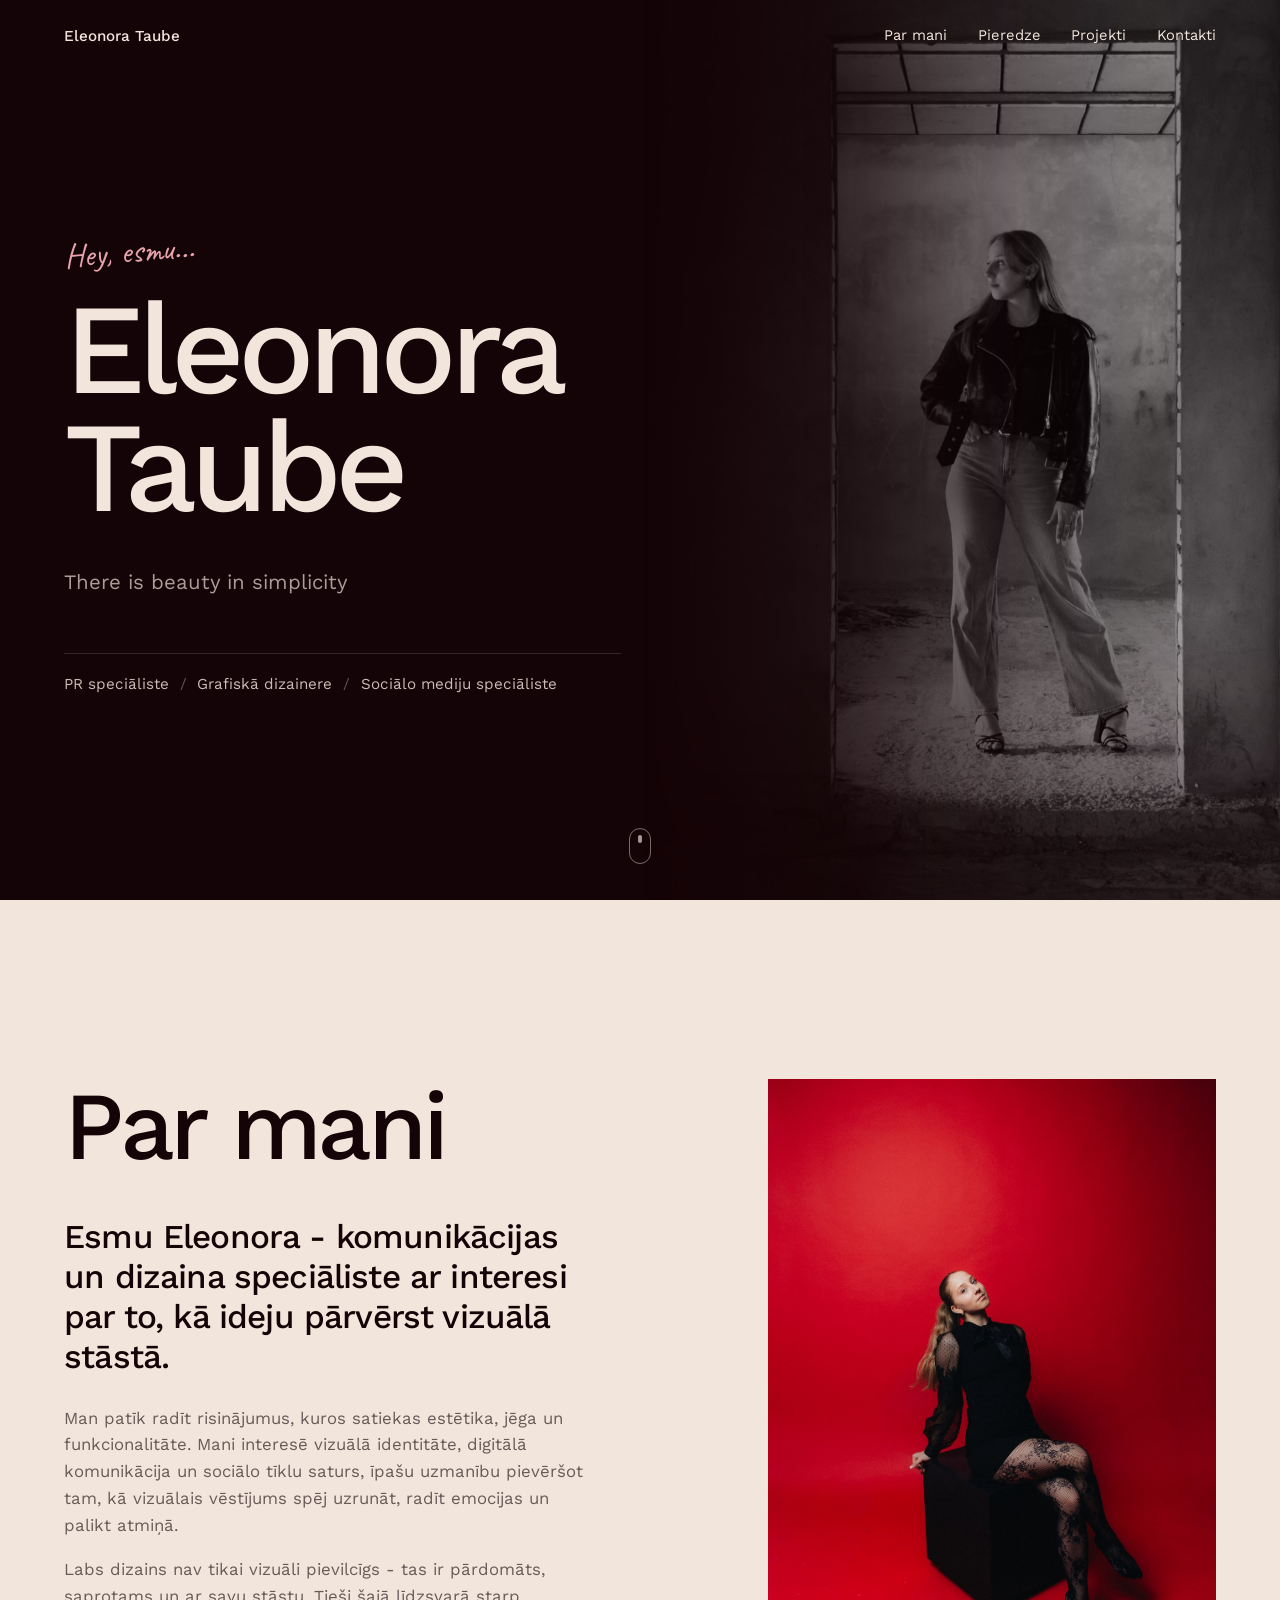
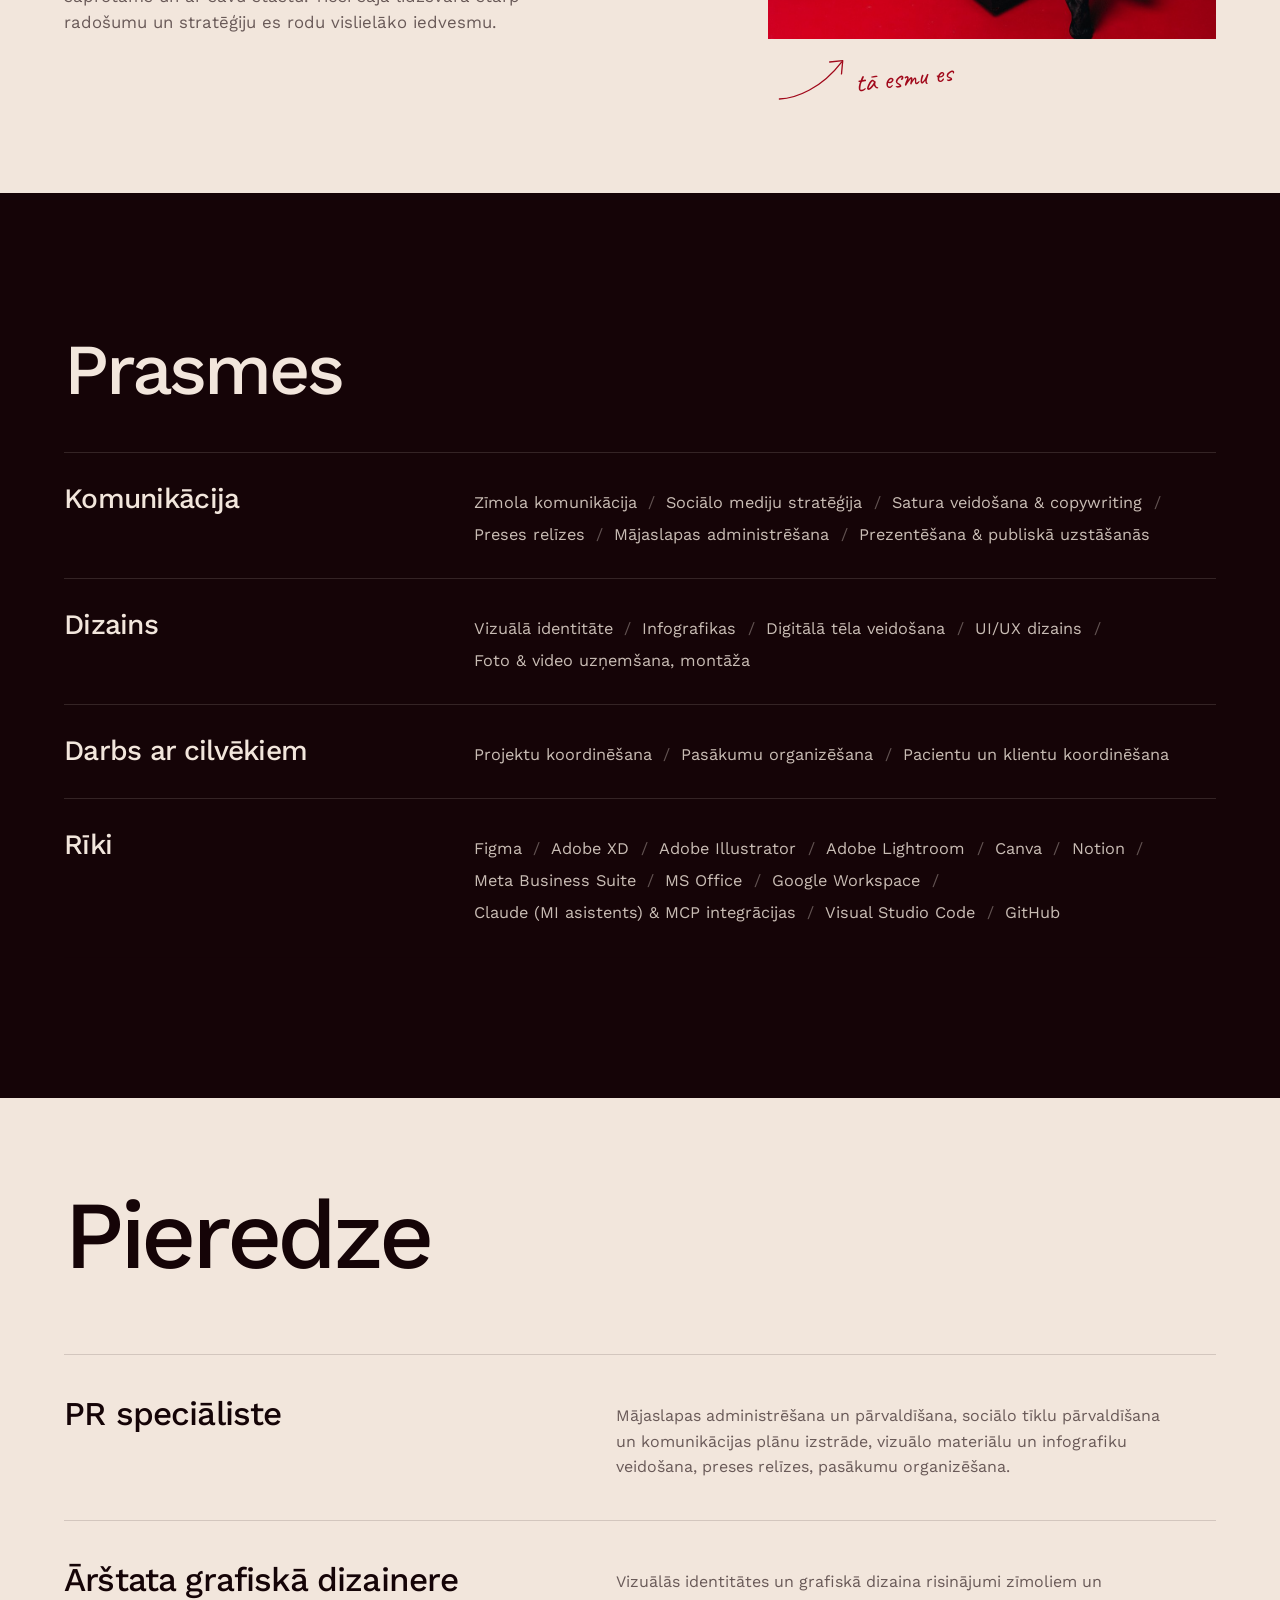
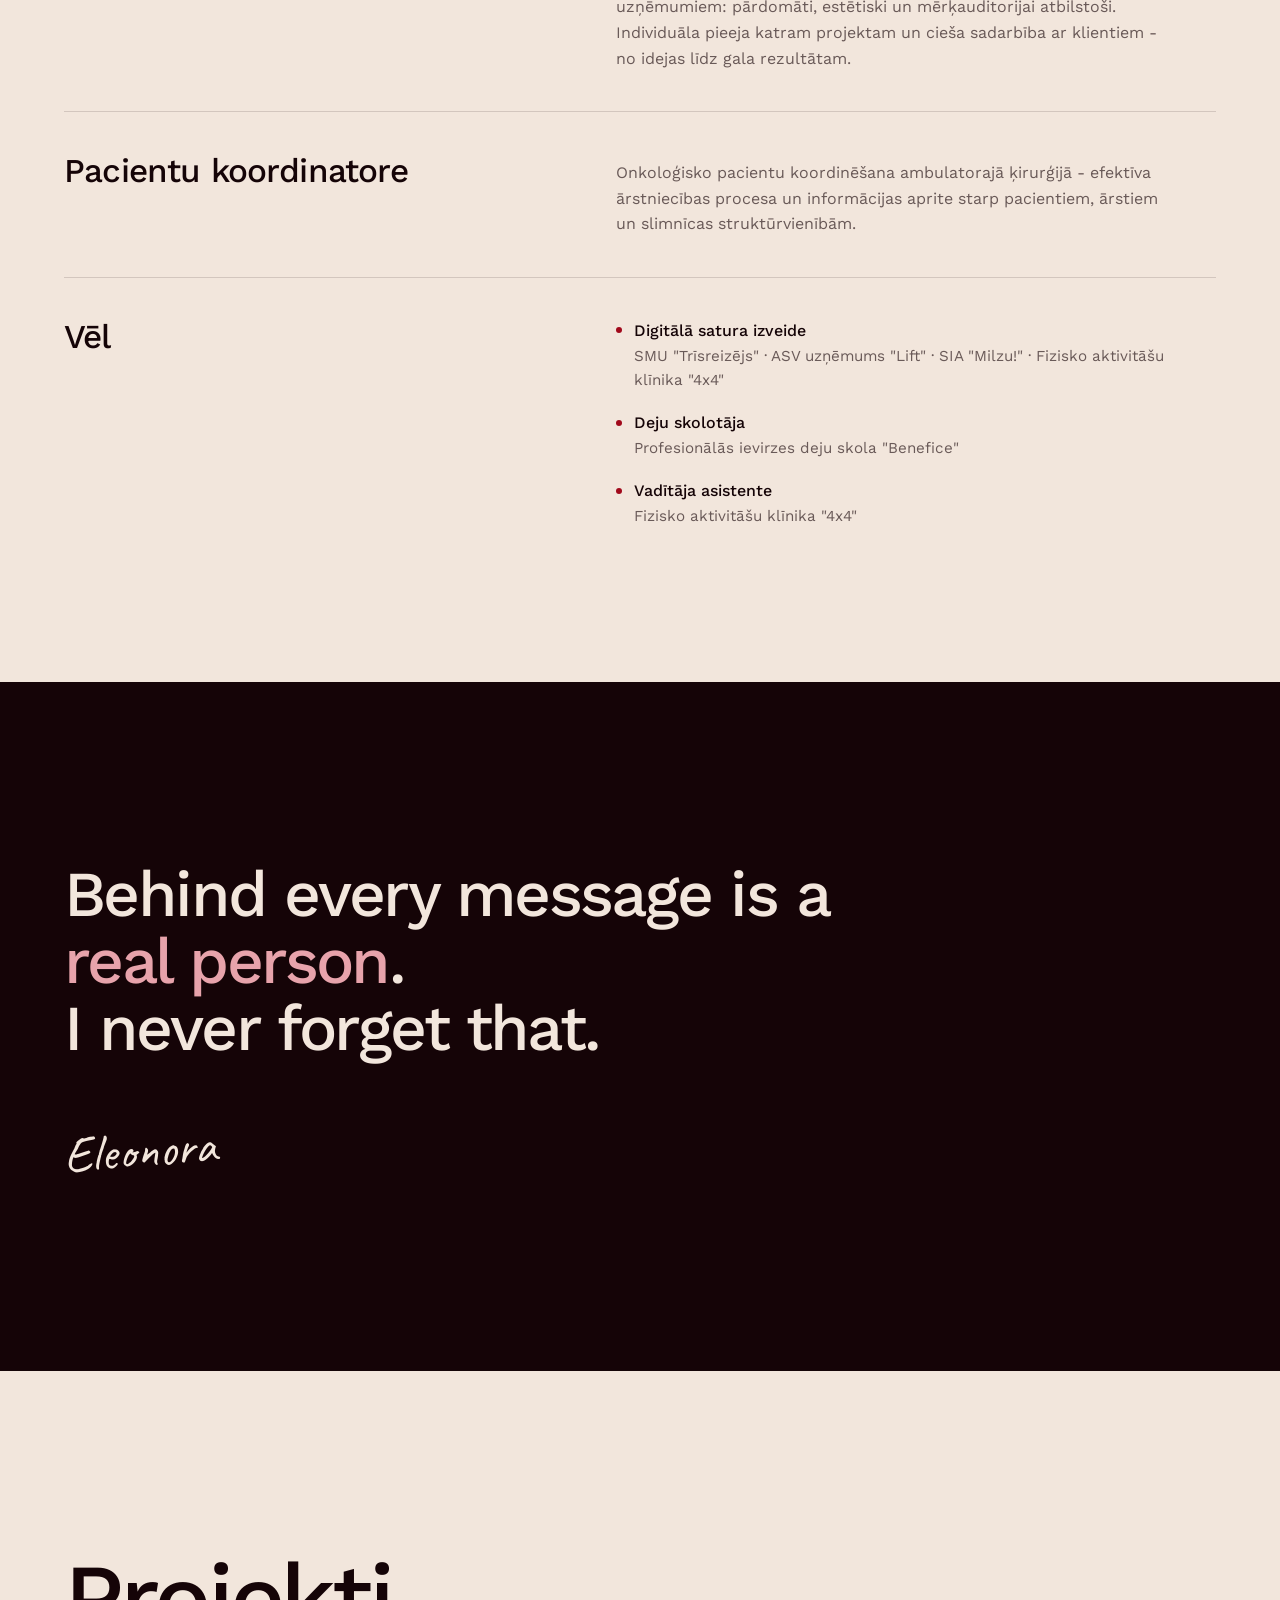
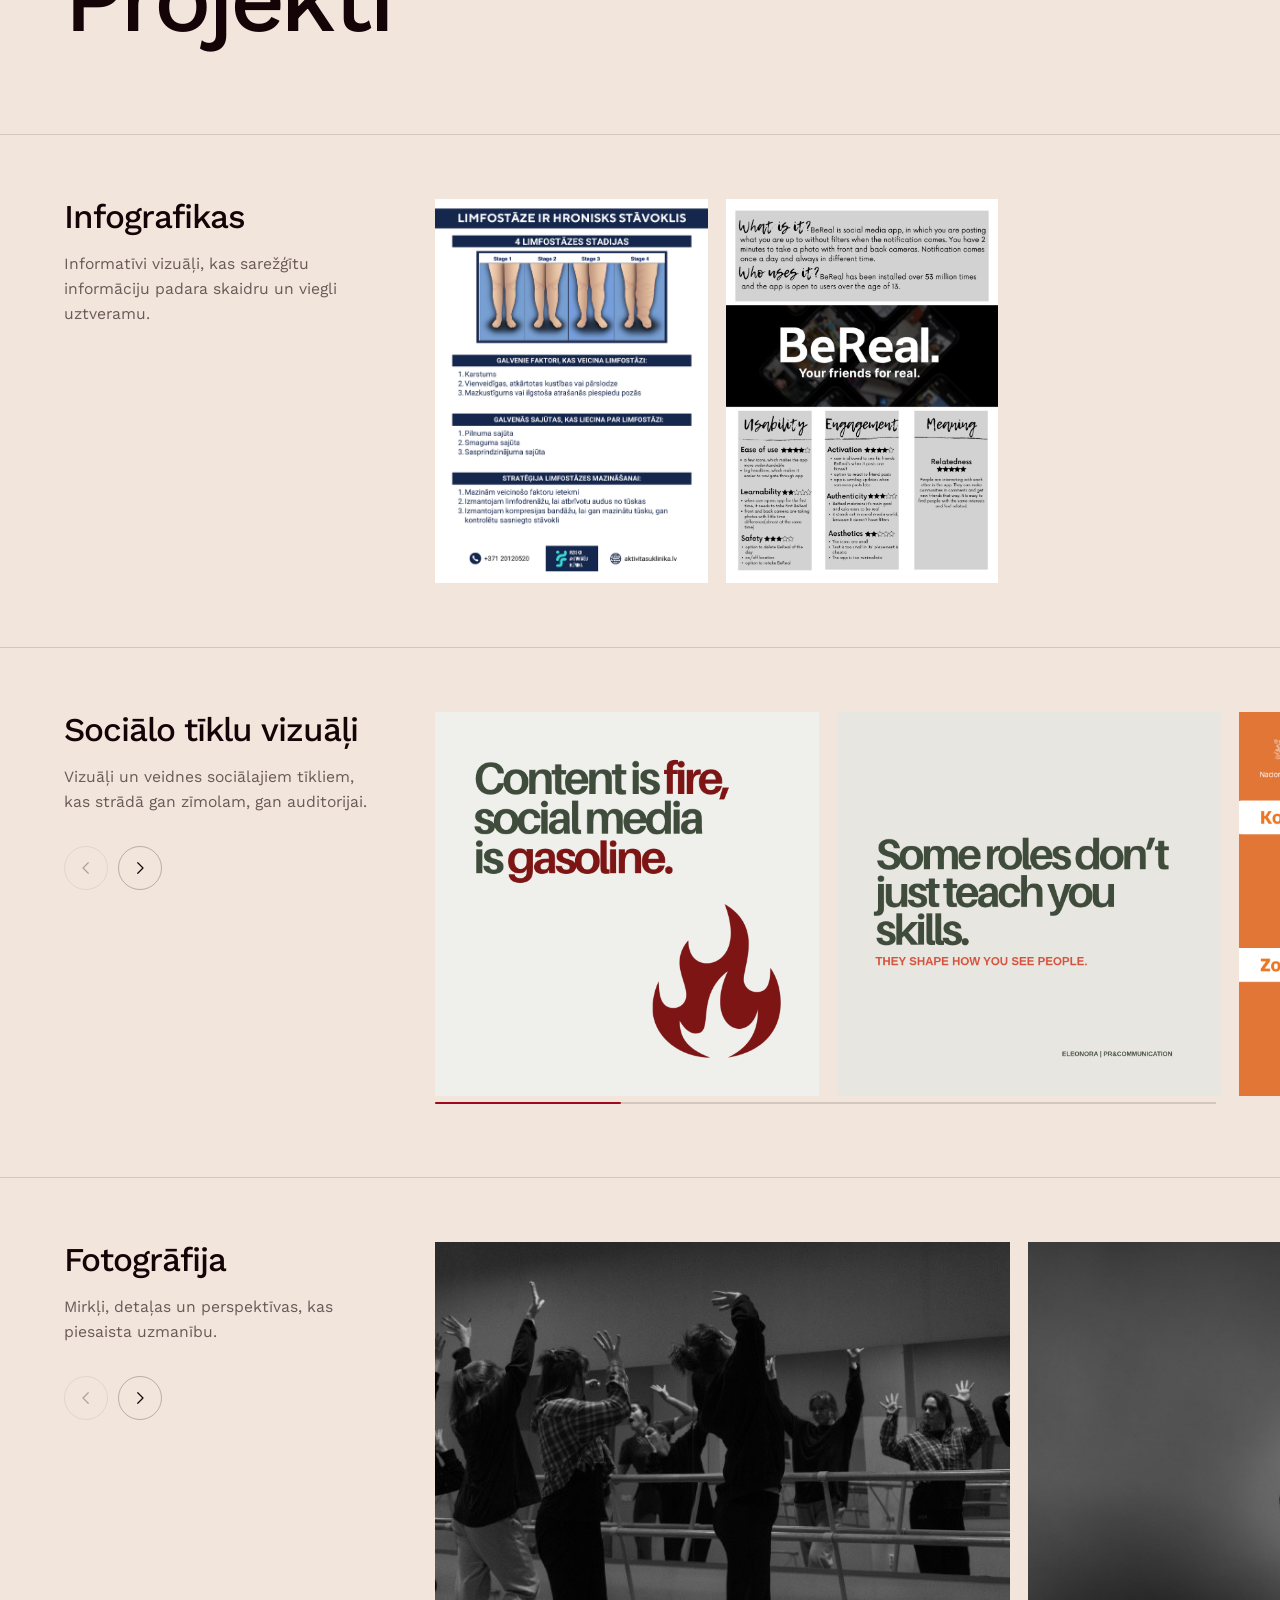
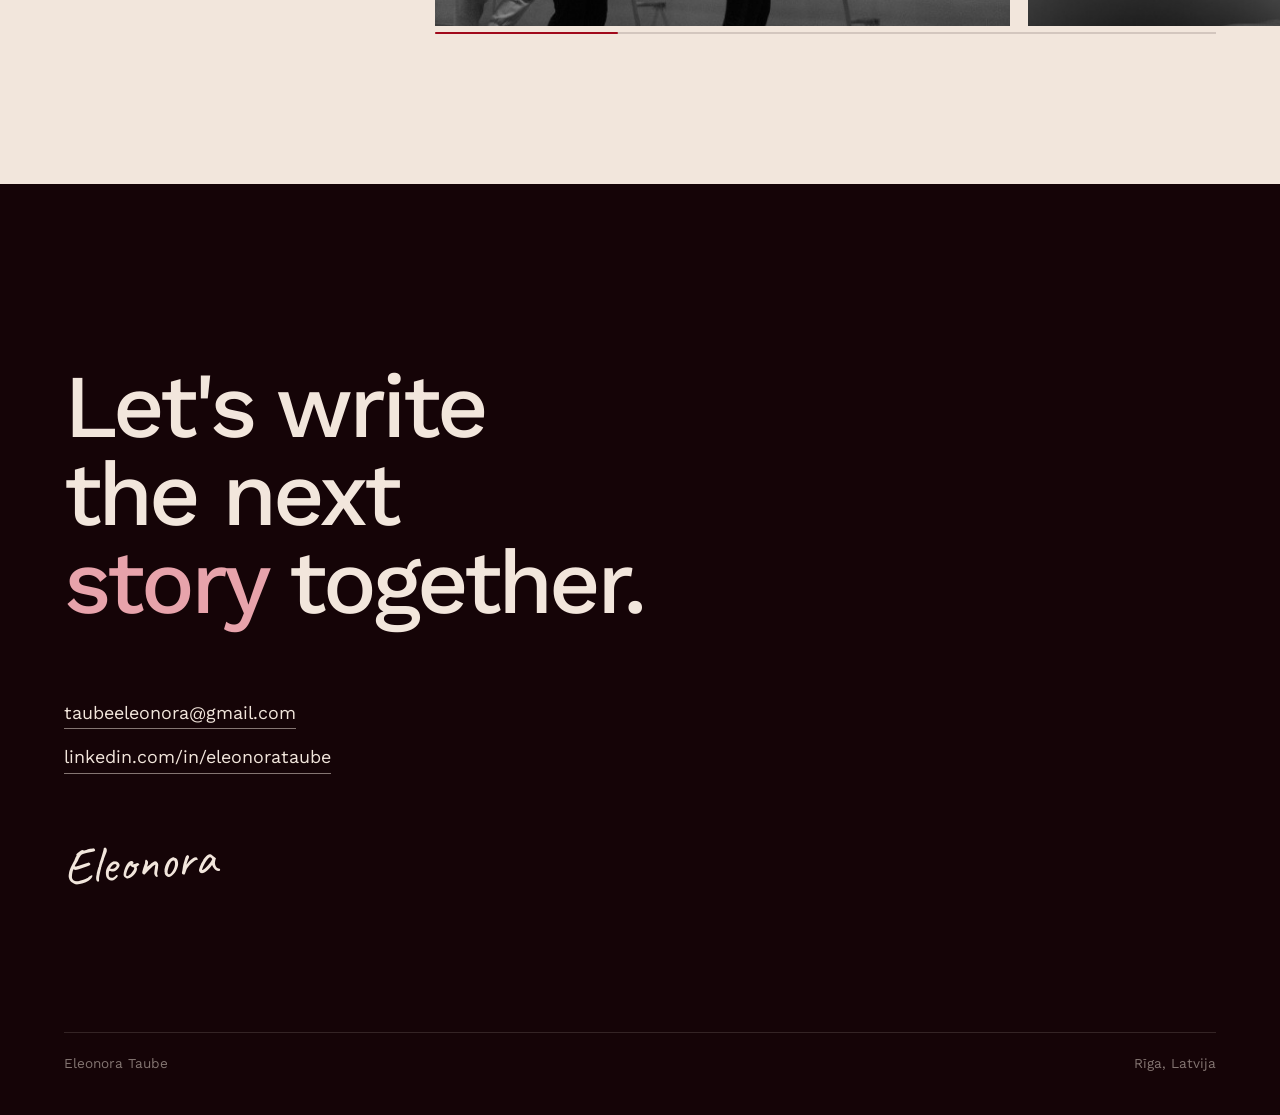
==== index.html @ 4b0c110c "Prasmes/Rīki: add Adobe Illustrator and Lightroom Co-Authored-By: Claude Opus 5.5 <noreply@anthropic" ====
<!doctype html>
<html lang="lv">
<head>
<meta charset="UTF-8" />
<meta name="viewport" content="width=device-width, initial-scale=1.0" />
<meta name="robots" content="noindex, nofollow" />
<title>Eleonora Taube - Portfolio</title>
<meta name="description" content="Eleonora Taube - PR speciāliste, grafiskā dizainere un sociālo mediju speciāliste. There is beauty in simplicity." />
<link rel="icon" href="assets/favicon.svg" type="image/svg+xml" />
<link rel="preconnect" href="https://fonts.googleapis.com" />
<link rel="preconnect" href="https://fonts.gstatic.com" crossorigin />
<link href="https://fonts.googleapis.com/css2?family=Work+Sans:wght@400;500;600&family=Caveat:wght@500&display=swap" rel="stylesheet" />
<link rel="stylesheet" href="styles.css?v=46" />
</head>
<body>

<main id="top">

  <section class="hero">
    <header class="site-nav">
      <a class="brandmark" href="#top">Eleonora Taube</a>
      <nav class="links">
        <a href="#par-mani">Par mani</a>
        <a href="#pieredze">Pieredze</a>
        <a href="#darbi">Projekti</a>
        <a href="#kontakti">Kontakti</a>
      </nav>
    </header>
    <div class="hero-photo">
      <img src="assets/images/hero-doorway.jpg" alt="Melnbalts kadrs - Eleonora ādas jakā stāv durvju ailē betona telpā" />
    </div>
    <div class="hero-inner wrap">
      <p class="hero-hello" aria-hidden="true">Hey, esmu...</p>
      <h1 class="hero-name">Eleonora<br>Taube</h1>
      <p class="hero-tagline">There is beauty in simplicity</p>
      <ul class="hero-roles">
        <li>PR speciāliste</li>
        <li>Grafiskā dizainere</li>
        <li>Sociālo mediju speciāliste</li>
      </ul>
    </div>
    <a class="hero-down" href="#par-mani" aria-label="Ritini uz leju"><span class="scroll-mouse" aria-hidden="true"><span class="scroll-dot"></span></span></a>
  </section>

  <section id="par-mani" class="about wrap">
    <div class="about-text">
      <h2 class="display">Par mani</h2>
      <p class="about-lead">Esmu Eleonora - komunikācijas un dizaina speciāliste ar interesi par to, kā ideju pārvērst vizuālā stāstā.</p>
      <div class="about-body">
        <p>Man patīk radīt risinājumus, kuros satiekas estētika, jēga un funkcionalitāte. Mani interesē vizuālā identitāte, digitālā komunikācija un sociālo tīklu saturs, īpašu uzmanību pievēršot tam, kā vizuālais vēstījums spēj uzrunāt, radīt emocijas un palikt atmiņā.</p>
        <p>Labs dizains nav tikai vizuāli pievilcīgs - tas ir pārdomāts, saprotams un ar savu stāstu. Tieši šajā līdzsvarā starp radošumu un stratēģiju es rodu vislielāko iedvesmu.</p>
      </div>
    </div>
    <figure class="about-photo">
      <img src="assets/images/par-mani-portrait.jpg" alt="Portrets sarkanā studijas fonā, melnā kleitā" />
      <figcaption class="note-hand">
        <svg class="note-arrow" viewBox="0 0 120 70" aria-hidden="true"><path d="M4 60 C 30 62, 70 50, 104 14" /><path d="M86 12 L 106 12 L 102 32" /></svg>
        <span>tā esmu es</span>
      </figcaption>
    </figure>
  </section>

  <section class="skills">
    <div class="wrap">
      <h2 class="display display--small">Prasmes</h2>
      <dl class="skill-rows">
        <div class="skill-row">
          <dt>Komunikācija</dt>
          <dd><ul>
            <li>Zīmola komunikācija</li>
            <li>Sociālo mediju stratēģija</li>
            <li>Satura veidošana &amp; copywriting</li>
            <li>Preses relīzes</li>
            <li>Mājaslapas administrēšana</li>
            <li>Prezentēšana &amp; publiskā uzstāšanās</li>
          </ul></dd>
        </div>
        <div class="skill-row">
          <dt>Dizains</dt>
          <dd><ul>
            <li>Vizuālā identitāte</li>
            <li>Infografikas</li>
            <li>Digitālā tēla veidošana</li>
            <li>UI/UX dizains</li>
            <li>Foto &amp; video uzņemšana, montāža</li>
          </ul></dd>
        </div>
        <div class="skill-row">
          <dt>Darbs ar cilvēkiem</dt>
          <dd><ul>
            <li>Projektu koordinēšana</li>
            <li>Pasākumu organizēšana</li>
            <li>Pacientu un klientu koordinēšana</li>
          </ul></dd>
        </div>
        <div class="skill-row">
          <dt>Rīki</dt>
          <dd><ul>
            <li>Figma</li>
            <li>Adobe XD</li>
            <li>Adobe Illustrator</li>
            <li>Adobe Lightroom</li>
            <li>Canva</li>
            <li>Notion</li>
            <li>Meta Business Suite</li>
            <li>MS Office</li>
            <li>Google Workspace</li>
            <li>Claude (MI asistents) &amp; MCP integrācijas</li>
            <li>Visual Studio Code</li>
            <li>GitHub</li>
          </ul></dd>
        </div>
      </dl>
    </div>
  </section>

  <section id="pieredze" class="experience wrap">
    <h2 class="display">Pieredze</h2>
    <ol class="jobs">
      <li class="job">
        <h3>PR speciāliste</h3>
        <p>Mājaslapas administrēšana un pārvaldīšana, sociālo tīklu pārvaldīšana un komunikācijas plānu izstrāde, vizuālo materiālu un infografiku veidošana, preses relīzes, pasākumu organizēšana.</p>
      </li>
      <li class="job">
        <h3>Ārštata grafiskā dizainere</h3>
        <p>Vizuālās identitātes un grafiskā dizaina risinājumi zīmoliem un uzņēmumiem: pārdomāti, estētiski un mērķauditorijai atbilstoši. Individuāla pieeja katram projektam un cieša sadarbība ar klientiem - no idejas līdz gala rezultātam.</p>
      </li>
      <li class="job">
        <h3>Pacientu koordinatore</h3>
        <p>Onkoloģisko pacientu koordinēšana ambulatorajā ķirurģijā - efektīva ārstniecības procesa un informācijas aprite starp pacientiem, ārstiem un slimnīcas struktūrvienībām.</p>
      </li>
    </ol>
    <div class="also">
      <h3 class="also-title">Vēl</h3>
      <ul class="also-list">
        <li><strong>Digitālā satura izveide</strong> SMU "Trīsreizējs" · ASV uzņēmums "Lift" · SIA "Milzu!" · Fizisko aktivitāšu klīnika "4x4"</li>
        <li><strong>Deju skolotāja</strong> Profesionālās ievirzes deju skola "Benefice"</li>
        <li><strong>Vadītāja asistente</strong> Fizisko aktivitāšu klīnika "4x4"</li>
      </ul>
    </div>
  </section>

  <section class="quote">
    <div class="wrap">
      <blockquote>
        <p>Behind every message is a <em>real person</em>.<br>I never forget that.</p>
        <footer class="signature">Eleonora</footer>
      </blockquote>
    </div>
  </section>

  <section id="darbi" class="projects">
    <div class="wrap">
      <h2 class="display">Projekti</h2>
    </div>

    <article class="case-block">
      <div class="case-text">
        <h3>Infografikas</h3>
        <p>Informatīvi vizuāļi, kas sarežģītu informāciju padara skaidru un viegli uztveramu.</p>
      </div>
      <div class="strip">
        <div class="frame" role="button" tabindex="0" data-full="assets/images/infografika-2.png"><img src="assets/images/infografika-2.png" alt="Infografika 'Limfostāze ir hronisks stāvoklis': stadijas, faktori un mazināšanas stratēģija" loading="lazy" /></div>
        <div class="frame" role="button" tabindex="0" data-full="assets/images/infografika-bereal.jpg"><img src="assets/images/infografika-bereal.jpg" alt="Infografika par lietotni BeReal: lietojamība, iesaiste un nozīme" loading="lazy" /></div>
      </div>
    </article>

    <article class="case-block">
      <div class="case-text">
        <h3>Sociālo tīklu vizuāļi</h3>
        <p>Vizuāļi un veidnes sociālajiem tīkliem, kas strādā gan zīmolam, gan auditorijai.</p>
      </div>
      <div class="strip">
        <div class="frame" role="button" tabindex="0" data-full="assets/images/linkedin-content-fire.png"><img src="assets/images/linkedin-content-fire.png" alt="LinkedIn vizuālis: Content is fire, social media is gasoline" loading="lazy" /></div>
        <div class="frame" role="button" tabindex="0" data-full="assets/images/linkedin-roles.png"><img src="assets/images/linkedin-roles.png" alt="LinkedIn vizuālis: Some roles don't just teach you skills. They shape how you see people." loading="lazy" /></div>
        <div class="frame" role="button" tabindex="0" data-full="assets/images/soc-fb.png"><img src="assets/images/soc-fb.png" alt="Sociālo tīklu vizuālis: konsultācijas pie speciālistiem un zobu veselība skaitļos" loading="lazy" /></div>
        <div class="frame" role="button" tabindex="0" data-full="assets/images/soc-vecmates-vizites.jpg"><img src="assets/images/soc-vecmates-vizites.jpg" alt="Sociālo tīklu vizuālis par pilotprojektu 'Vecmātes mājas vizīte'" loading="lazy" /></div>
        <div class="frame" role="button" tabindex="0" data-full="assets/images/soc-web-mockups.jpg"><img src="assets/images/soc-web-mockups.jpg" alt="Sociālo tīklu vizuālis 'Ieskaties!' ar mājaslapas maketu telefonā" loading="lazy" /></div>
        <div class="frame" role="button" tabindex="0" data-full="assets/images/coming-soon.png"><img src="assets/images/coming-soon.png" alt="Pasākuma lektoru prezentācija: Elizabete Tauriņa un Egija Troščenko" loading="lazy" /></div>
        <div class="frame" role="button" tabindex="0" data-full="assets/images/atplauksti-atsauksmes.png"><img src="assets/images/atplauksti-atsauksmes.png" alt="Atsauksmes par pasākumu 'Atplauksti sievišķībā'" loading="lazy" /></div>
        <div class="frame" role="button" tabindex="0" data-full="assets/images/atplauksti-jolanta.jpg"><img src="assets/images/atplauksti-jolanta.jpg" alt="Pasākuma 'Atplauksti sievišķībā' lektores prezentācija: Jolanta" loading="lazy" /></div>
      </div>
    </article>

    <article class="case-block">
      <div class="case-text">
        <h3>Fotogrāfija</h3>
        <p>Mirkļi, detaļas un perspektīvas, kas piesaista uzmanību.</p>
      </div>
      <div class="strip">
        <div class="frame" role="button" tabindex="0" data-full="assets/images/fotografija-4.jpg"><img src="assets/images/fotografija-4.jpg" alt="Dejotāji pie stieņa ar paceltām rokām" loading="lazy" /></div>
        <div class="frame" role="button" tabindex="0" data-full="assets/images/fotografija-2.jpg"><img src="assets/images/fotografija-2.jpg" alt="Kāju līnijas tuvplāns studijā" loading="lazy" /></div>
        <div class="frame" role="button" tabindex="0" data-full="assets/images/fotografija-3.jpg"><img src="assets/images/fotografija-3.jpg" alt="Kakla un pleca līnija, tuvplāns" loading="lazy" /></div>
        <div class="frame" role="button" tabindex="0" data-full="assets/images/fotografija-6.jpg"><img src="assets/images/fotografija-6.jpg" alt="Dejotāji kustībā deju zālē" loading="lazy" /></div>
        <div class="frame" role="button" tabindex="0" data-full="assets/images/fotografija-5.jpg"><img src="assets/images/fotografija-5.jpg" alt="Izplūdušas kājas deju zālē" loading="lazy" /></div>
        <div class="frame" role="button" tabindex="0" data-full="assets/images/fotografija-1.jpg"><img src="assets/images/fotografija-1.jpg" alt="Amsterdamas iela ar garāmbraucošām mašīnām, melnbalts kadrs" loading="lazy" /></div>
      </div>
    </article>
  </section>

  <footer id="kontakti" class="contact">
    <div class="wrap">
      <h2 class="contact-title">Let's write the next <em>story</em> together.</h2>
      <div class="contact-links">
        <a href="mailto:taubeeleonora@gmail.com">taubeeleonora@gmail.com</a>
        <a href="https://linkedin.com/in/eleonorataube" target="_blank" rel="noopener">linkedin.com/in/eleonorataube</a>
      </div>
      <p class="signature" aria-hidden="true">Eleonora</p>
      <div class="contact-bottom">
        <span>Eleonora Taube</span>
        <span>Rīga, Latvija</span>
      </div>
    </div>
  </footer>

</main>

<div class="cursor" aria-hidden="true"></div>

<div class="lightbox" id="lightbox" aria-hidden="true">
  <button class="lb-close" type="button" aria-label="Aizvērt">&times;</button>
  <button class="lb-nav lb-prev" type="button" aria-label="Iepriekšējais attēls">&#8249;</button>
  <button class="lb-nav lb-next" type="button" aria-label="Nākamais attēls">&#8250;</button>
  <figure class="lb-figure">
    <img class="lb-img" id="lightboxImg" src="" alt="" />
    <figcaption class="lb-cap">
      <span class="lb-num" id="lightboxNum"></span>
      <span class="lb-title" id="lightboxTitle"></span>
    </figcaption>
  </figure>
</div>

<script src="script.js?v=6"></script>
</body>
</html>
---- styles.css ----
/* ==========================================================================
   Eleonora Taube - Portfolio
   Editorial, near-monochrome: warm paper ground, ink type, one red accent.
   One typeface: Work Sans - weight 500 with tight tracking for headings,
   400 for text. Caveat only for "Hey, esmu...", the two "Eleonora" signatures and the
   "tā esmu es" note. Highlights ("real person", "story") use colour, not
   italics. One signature detail: the "Skatīt" cursor over project images.
   ========================================================================== */

:root{
  --paper:#f2e6dc;
  --paper-rgb:242,230,220;
  --paper-deep:#e8d9cc;
  --ink:#150407;
  --ink-rgb:21,4,7;
  --muted:rgba(21,4,7,0.62);
  --faint:rgba(21,4,7,0.45);
  --line:rgba(21,4,7,0.14);
  --accent:#a1091b;

  --serif:'Work Sans', system-ui, sans-serif; /* headings - same family as body, heavier */
  --sans:'Work Sans', system-ui, sans-serif;
  --hand:'Caveat', 'Segoe Print', cursive;

  --gutter:clamp(20px,5vw,64px);
  --max:1320px;
  /* left edge of .wrap content, used by full-bleed project strips */
  --edge:max(var(--gutter), calc((100vw - var(--max)) / 2 + var(--gutter)));
}

*,*::before,*::after{ box-sizing:border-box; }
html{ scroll-behavior:smooth; }
@media (prefers-reduced-motion: reduce){ html{ scroll-behavior:auto; } }

body{
  margin:0;
  background:var(--paper);
  color:var(--ink);
  font-family:var(--sans);
  font-size:1rem;
  line-height:1.6;
  -webkit-font-smoothing:antialiased;
  overflow-x:hidden;
}
::selection{ background:var(--accent); color:var(--paper); }
a{ color:inherit; }
img{ max-width:100%; display:block; }
h1,h2,h3{ margin:0; font-weight:400; text-wrap:balance; font-kerning:normal; }
p{ margin:0; }

.wrap{
  max-width:var(--max);
  margin:0 auto;
  padding-inline:var(--gutter);
}

/* Big section titles - real hierarchy, no labels above them */
.display{
  font-family:var(--serif);
  font-weight:500;
  font-size:clamp(2.8rem,7.5vw,7rem);
  line-height:0.98;
  letter-spacing:-0.045em;
}
.display--small{ font-size:clamp(2.4rem,5.6vw,5rem); }

/* ---------- HERO ----------
   Dark band like the quote, Prasmes and contact, so the page alternates
   dark / light from top to bottom. Text sits on the same grid as every
   section; the photo bleeds off the right edge (like the project strips)
   and fades into the ink. */
.hero{
  position:relative;
  min-height:100svh;
  display:flex; flex-direction:column; justify-content:center;
  background:var(--ink);
  color:var(--paper);
  overflow:hidden;
}
.site-nav{
  position:absolute; top:0; left:0; right:0; z-index:5;
  display:flex; align-items:center; justify-content:space-between; gap:24px;
  padding:24px var(--edge);
}
.brandmark{
  font-family:var(--sans); font-weight:500; font-size:0.95rem;
  text-decoration:none; color:var(--paper);
}
.links{ display:flex; gap:clamp(16px,2.4vw,36px); font-size:0.92rem; }
.links a{ text-decoration:none; color:var(--paper); background:linear-gradient(#e7a3ab,#e7a3ab) 0 100% / 0 1px no-repeat; transition:background-size .3s ease; }
.links a:hover, .links a:focus-visible{ background-size:100% 1px; }
@media (max-width:640px){ .links{ display:none; } }

.hero-photo{
  position:absolute; top:0; right:0; bottom:0;
  width:50%;
  /* long eased fade: the photo itself dissolves into the ink, no hard edge */
  -webkit-mask-image:linear-gradient(90deg,
    transparent 0%, rgba(0,0,0,0.05) 12%, rgba(0,0,0,0.16) 24%, rgba(0,0,0,0.34) 36%,
    rgba(0,0,0,0.56) 48%, rgba(0,0,0,0.76) 60%, rgba(0,0,0,0.9) 72%, #000 86%);
          mask-image:linear-gradient(90deg,
    transparent 0%, rgba(0,0,0,0.05) 12%, rgba(0,0,0,0.16) 24%, rgba(0,0,0,0.34) 36%,
    rgba(0,0,0,0.56) 48%, rgba(0,0,0,0.76) 60%, rgba(0,0,0,0.9) 72%, #000 86%);
}
.hero-photo img{
  width:100%; height:100%;
  object-fit:cover; object-position:50% 50%;
  opacity:0.78;
}
/* soft darkening at the bottom so the scroll mouse sits on calm ground */
.hero-photo::after{
  content:""; position:absolute; inset:0; pointer-events:none;
  background:linear-gradient(0deg, rgba(var(--ink-rgb),0.5) 0%, rgba(var(--ink-rgb),0) 32%);
}

.hero-inner{
  position:relative; z-index:2;
  width:100%;
  padding-block:clamp(120px,18vh,180px) clamp(110px,14vh,150px);
}
.hero-hello{
  font-family:var(--hand); font-size:clamp(1.8rem,2.6vw,2.4rem); line-height:1;
  color:#e7a3ab;
  transform:rotate(-4deg); transform-origin:left center;
  margin-bottom:clamp(10px,1.4vw,18px);
}
.hero-name{
  font-family:var(--serif);
  font-weight:500;
  font-size:clamp(3.6rem,10vw,9.6rem);
  line-height:0.92;
  letter-spacing:-0.055em;
}
.hero-tagline{
  margin-top:clamp(24px,3.4vw,40px);
  font-size:clamp(1.1rem,1.6vw,1.35rem);
  color:rgba(var(--paper-rgb),0.68);
}
/* Roles in the same row style as Prasmes */
.hero-roles{
  list-style:none; margin:clamp(36px,6vh,64px) 0 0; padding:18px clamp(40px,5vw,80px) 0 0;
  width:fit-content; max-width:100%;
  border-top:1px solid rgba(var(--paper-rgb),0.14);
  display:flex; flex-wrap:wrap; gap:6px 0;
  font-size:0.95rem;
  color:rgba(var(--paper-rgb),0.82);
}
.hero-roles li:not(:last-child)::after{ content:"/"; margin:0 0.7em; color:rgba(var(--paper-rgb),0.35); }

.hero-down{
  position:absolute; left:50%; bottom:clamp(20px,3.5vw,32px); z-index:3;
  transform:translateX(-50%);
  padding:4px;
}
.scroll-mouse{
  display:block; position:relative;
  width:22px; height:36px;
  border:1.5px solid rgba(var(--paper-rgb),0.45);
  border-radius:12px;
  transition:border-color .3s ease;
}
.hero-down:hover .scroll-mouse, .hero-down:focus-visible .scroll-mouse{ border-color:var(--paper); }
.hero-down:focus-visible{ outline:1px solid #e7a3ab; outline-offset:4px; }
.scroll-dot{
  position:absolute; top:6px; left:50%;
  width:4px; height:8px; margin-left:-2px;
  border-radius:2px;
  background:rgba(var(--paper-rgb),0.65);
  animation:scrollDot 1.6s ease-in-out infinite;
}
@keyframes scrollDot{
  0%{ opacity:1; transform:translateY(0); }
  70%{ opacity:0; transform:translateY(10px); }
  100%{ opacity:0; transform:translateY(0); }
}
@media (prefers-reduced-motion: reduce){ .scroll-dot{ animation:none; } }

@media (max-width:760px){
  .hero{ justify-content:flex-start; }
  .hero-photo{
    position:relative; width:100%; height:52svh;
    -webkit-mask-image:linear-gradient(0deg, transparent 0%, rgba(0,0,0,0.3) 18%, rgba(0,0,0,0.75) 34%, #000 50%);
            mask-image:linear-gradient(0deg, transparent 0%, rgba(0,0,0,0.3) 18%, rgba(0,0,0,0.75) 34%, #000 50%);
  }
  .hero-photo img{ object-position:54% 40%; }
  .hero-photo::after{ display:none; }
  .hero-inner{ margin-top:-56px; padding-block:0 104px; }
}

/* ---------- ABOUT ---------- */
.about{
  display:grid;
  grid-template-columns:minmax(0,7fr) minmax(0,5fr);
  gap:clamp(40px,6vw,96px);
  align-items:start;
  padding-block:clamp(96px,14vw,180px) clamp(96px,12vw,160px);
}
.about .display{ margin-bottom:clamp(28px,3.4vw,44px); }
.about-lead{
  font-family:var(--serif);
  font-weight:500;
  font-size:clamp(1.5rem,2.6vw,2.3rem);
  line-height:1.2;
  letter-spacing:-0.025em;
  max-width:24ch;
}
.about-body{
  margin-top:clamp(20px,2.4vw,28px);
  max-width:52ch;
  color:var(--muted);
  font-size:1.05rem;
}
.about-body p + p{ margin-top:1em; }
.about-photo{ position:relative; margin:0; }
.about-photo img{ width:100%; aspect-ratio:4/5; object-fit:cover; }

/* Hand-written note beside the portrait */
.note-hand{
  position:absolute; top:100%; left:0; margin-top:12px;
  display:flex; align-items:flex-start;
  font-family:var(--hand); font-size:1.7rem; line-height:1;
  color:var(--accent);
  transform:rotate(-6deg);
}
.note-hand span{ margin-top:18px; }
.note-arrow{ width:80px; height:46px; fill:none; stroke:var(--accent); stroke-width:2; stroke-linecap:round; stroke-linejoin:round; margin-left:6px; }

@media (max-width:860px){
  .about{ display:block; }
  .about-photo{ margin:48px 0 64px auto; width:78%; }
  .note-hand{ font-size:1.45rem; }
  .note-hand span{ margin-top:26px; }
  .note-arrow{ width:64px; height:40px; margin-left:0; }
}

/* ---------- SKILLS ---------- */
/* Dark band, same as the quote and contact */
.skills{
  background:var(--ink);
  color:var(--paper);
  padding-block:clamp(80px,11vw,150px);
}
.skills .skill-row{ border-color:rgba(var(--paper-rgb),0.14); }
.skills .skill-row li{ color:rgba(var(--paper-rgb),0.82); }
.skills .skill-row li:not(:last-child)::after{ color:rgba(var(--paper-rgb),0.35); }
.skills .display{ margin-bottom:clamp(28px,4vw,48px); }
.skill-rows{ margin:0; }
.skill-row{
  display:grid;
  grid-template-columns:minmax(180px,1fr) 2fr;
  gap:clamp(12px,3vw,48px);
  padding-block:clamp(20px,2.6vw,30px);
  border-top:1px solid var(--line);
  align-items:baseline;
}
.skill-row:last-child{ border-bottom:1px solid var(--line); }
.skill-row dt{ font-family:var(--serif); font-weight:500; font-size:clamp(1.4rem,2.2vw,1.9rem); line-height:1.15; letter-spacing:-0.025em; }
.skill-row dd{ margin:0; }
.skill-row ul{ list-style:none; margin:0; padding:0; display:flex; flex-wrap:wrap; gap:6px 0; font-size:1.02rem; }
.skill-row li:not(:last-child)::after{ content:"/"; margin:0 0.7em; color:var(--faint); }
@media (max-width:640px){ .skill-row{ grid-template-columns:1fr; } }

/* ---------- EXPERIENCE ---------- */
.experience{ padding-block:clamp(48px,7vw,96px) clamp(96px,12vw,160px); }
.experience .display{ margin-bottom:clamp(40px,6vw,72px); }
.jobs{ list-style:none; margin:0; padding:0; }
.job{
  display:grid;
  grid-template-columns:5fr 6fr;
  gap:clamp(16px,4vw,64px);
  padding-block:clamp(26px,3.4vw,40px);
  border-top:1px solid var(--line);
}
.job h3{ font-family:var(--serif); font-weight:500; font-size:clamp(1.5rem,2.6vw,2.2rem); line-height:1.12; letter-spacing:-0.025em; }
.job p{ color:var(--muted); max-width:56ch; padding-top:0.5em; }
@media (max-width:760px){ .job{ grid-template-columns:1fr; } .job p{ padding-top:0; } }

.also{
  display:grid;
  grid-template-columns:5fr 6fr;
  gap:clamp(16px,4vw,64px);
  padding-top:clamp(26px,3.4vw,40px);
  border-top:1px solid var(--line);
}
.also-title{ font-family:var(--serif); font-weight:500; font-size:clamp(1.5rem,2.6vw,2.2rem); line-height:1.12; letter-spacing:-0.025em; }
.also-list{ list-style:none; margin:0; padding:0; display:grid; gap:18px; }
.also-list li{ position:relative; padding-left:18px; color:var(--muted); font-size:0.95rem; }
.also-list li::before{ content:""; position:absolute; left:0; top:0.62em; width:6px; height:6px; border-radius:50%; background:var(--accent); }
.also-list strong{ display:block; font-weight:500; color:var(--ink); font-size:1rem; }
@media (max-width:760px){ .also{ grid-template-columns:1fr; } }

/* ---------- QUOTE - the one full-bleed dark moment ---------- */
.quote{
  background:var(--ink);
  color:var(--paper);
  padding-block:clamp(96px,14vw,200px);
}
.quote blockquote{ margin:0; max-width:1100px; }
.quote p{
  font-family:var(--serif);
  font-weight:500;
  font-size:clamp(2rem,5vw,4.8rem);
  line-height:1.05;
  letter-spacing:-0.04em;
}
.quote em{ font-style:normal; color:#e7a3ab; white-space:nowrap; }
.signature{
  margin:clamp(28px,4vw,48px) 0 0;
  font-family:var(--hand); font-size:clamp(2.2rem,4vw,3.2rem);
  color:var(--paper);
  transform:rotate(-4deg);
  display:inline-block;
}

/* ---------- PROJECTS ---------- */
.projects{ padding-block:clamp(96px,14vw,180px) clamp(40px,6vw,80px); }
.projects .display{ margin-bottom:clamp(48px,7vw,96px); }
.case-block{
  display:grid;
  grid-template-columns:minmax(220px,320px) 1fr;
  grid-template-rows:auto 1fr;
  gap:0 clamp(24px,4vw,56px);
  padding:clamp(36px,5vw,64px) 0 clamp(36px,5vw,64px) var(--edge);
  border-top:1px solid var(--line);
}

.case-text{ grid-row:1 / span 2; }
.strip{ align-self:start; }
.case-text h3{ font-family:var(--serif); font-weight:500; font-size:clamp(1.7rem,2.6vw,2.4rem); line-height:1.08; letter-spacing:-0.03em; margin-bottom:16px; }
.case-text p{ color:var(--muted); font-size:0.98rem; max-width:34ch; }

/* Images run off the right edge of the page and scroll sideways */
.strip{
  display:flex; gap:clamp(12px,1.4vw,18px);
  overflow-x:auto;
  padding-right:var(--gutter);
  scrollbar-width:none; /* the red progress line replaces the native bar */
}
.strip::-webkit-scrollbar{ display:none; }
.strip .frame{
  flex:0 0 auto;
  height:clamp(240px,30vw,420px);
  background:var(--paper-deep);
  cursor:pointer;
  overflow:hidden;
}
.strip .frame img{ height:100%; width:auto; max-width:none; transition:transform .6s cubic-bezier(.2,.7,.2,1); }
.strip .frame:hover img{ transform:scale(1.03); }
.frame:focus-visible{ outline:2px solid var(--accent); outline-offset:3px; }

/* Arrow buttons and progress line for the image rows (added by script.js) */
.strip-nav{ display:flex; gap:10px; margin-top:clamp(20px,2.6vw,32px); }
.strip-btn{
  width:44px; height:44px; border-radius:50%;
  display:flex; align-items:center; justify-content:center;
  background:transparent; color:var(--ink);
  border:1px solid rgba(var(--ink-rgb),0.25);
  cursor:pointer;
  transition:border-color .25s ease, background-color .25s ease, color .25s ease, opacity .25s ease;
}
.strip-btn svg{ width:18px; height:18px; fill:none; stroke:currentColor; stroke-width:1.6; stroke-linecap:round; stroke-linejoin:round; }
.strip-btn:hover:not(:disabled), .strip-btn:focus-visible{ background:var(--ink); border-color:var(--ink); color:var(--paper); }
.strip-btn:focus-visible{ outline:2px solid var(--accent); outline-offset:3px; }
.strip-btn:disabled{ opacity:0.3; cursor:default; }
/* 20px tall hit area, 2px visible line in the middle */
.strip-progress{
  grid-column:2;
  position:relative;
  height:20px;
  margin:-3px var(--gutter) 0 0;
  cursor:pointer;
  touch-action:none;
}
.strip-progress::before{
  content:""; position:absolute; left:0; right:0; top:9px; height:2px;
  background:var(--line);
}
.strip-progress span{
  position:absolute; top:9px; height:2px; left:0;
  background:var(--accent);
  border-radius:2px;
  transition:left .15s linear, height .2s ease, top .2s ease;
}
.strip-progress:hover span, .strip-progress.scrubbing span{ top:8px; height:4px; }
.strip-progress.scrubbing span{ transition:height .2s ease, top .2s ease; }
@media (hover:hover) and (pointer:fine){
  .case-block:not(.no-scroll) .strip{ cursor:grab; }
  .strip.dragging, .strip.dragging .frame{ cursor:grabbing; }
}
.strip.dragging{ user-select:none; }
.strip.dragging .frame img{ transform:none; }
.case-block.no-scroll .strip-nav, .case-block.no-scroll .strip-progress{ display:none; }

@media (max-width:760px){
  .case-block{ grid-template-columns:1fr; grid-template-rows:none; row-gap:24px; padding-left:0; }
  .case-text{ grid-row:auto; }
  .case-text{ padding-inline:var(--gutter); }
  .strip{ padding-left:var(--gutter); }
  .strip .frame{ height:62vw; max-height:340px; }
  .strip-progress{ grid-column:1; margin:-27px var(--gutter) 0; }
  /* on phones swiping is natural - keep the line, drop the buttons */
  .strip-nav{ display:none; }
}

/* The "Skatīt" cursor - only with a real mouse */
.cursor{ display:none; }
@media (hover:hover) and (pointer:fine){
  .cursor{
    display:flex; align-items:center; justify-content:center;
    position:fixed; left:0; top:0; z-index:900;
    width:88px; height:88px; margin:-44px 0 0 -44px;
    border-radius:50%;
    background:var(--accent); color:var(--paper);
    font-family:var(--sans); font-weight:600; font-size:0.95rem; letter-spacing:0.005em;
    pointer-events:none;
    transform:translate3d(-200px,-200px,0) scale(0);
    transition:transform .25s cubic-bezier(.2,.7,.2,1);
  }
  .cursor.on{ transition:none; }
  .cursor::after{ content:"Skatīt"; }
  .is-dragging .cursor::after{ content:"\2190  \2192"; letter-spacing:0.1em; }
  .strip .frame{ cursor:none; }
}

/* ---------- CONTACT ---------- */
/* Dark like the quote band, so the page ends the way the quote looks */
.contact{
  background:var(--ink);
  color:var(--paper);
  padding-block:clamp(96px,14vw,200px) 40px;
}
.contact-title{
  font-family:var(--serif);
  font-weight:500;
  font-size:clamp(2.6rem,7vw,6.6rem);
  line-height:0.98;
  letter-spacing:-0.045em;
  max-width:13ch;
}
.contact-title em{ font-style:normal; color:#e7a3ab; }
.contact-links{
  margin-top:clamp(40px,6vw,72px);
  display:flex; flex-direction:column; gap:14px; align-items:flex-start;
}
.contact-links a{
  font-size:clamp(1rem,1.4vw,1.15rem);
  text-decoration:none;
  background:linear-gradient(rgba(var(--paper-rgb),0.5),rgba(var(--paper-rgb),0.5)) 0 100% / 100% 1px no-repeat;
  padding-bottom:2px;
  transition:color .25s ease, background-size .3s ease;
}
.contact-links a:hover, .contact-links a:focus-visible{ color:#e7a3ab; background-image:linear-gradient(#e7a3ab,#e7a3ab); }
.contact-bottom{
  margin-top:clamp(80px,10vw,140px);
  padding-top:20px;
  border-top:1px solid rgba(var(--paper-rgb),0.14);
  display:flex; justify-content:space-between; flex-wrap:wrap; gap:12px;
  font-size:0.85rem; color:rgba(var(--paper-rgb),0.5);
}

/* ---------- LIGHTBOX ---------- */
.lightbox{
  position:fixed; inset:0; z-index:1000;
  display:flex; align-items:center; justify-content:center;
  padding:clamp(24px,6vw,72px);
  background:rgba(var(--ink-rgb),0.94);
  opacity:0; visibility:hidden;
  transition:opacity .3s ease;
}
.lightbox.open{ opacity:1; visibility:visible; }
.lb-figure{ margin:0; width:100%; max-width:100%; max-height:100%; display:flex; flex-direction:column; align-items:center; gap:16px; }
.lb-img{
  max-width:100%; max-height:78vh; width:auto; height:auto;
  object-fit:contain;
  transform:scale(0.97); transition:transform .3s ease;
}
.lightbox.open .lb-img{ transform:scale(1); }
.lb-cap{ text-align:center; }
.lb-num{ display:block; font-size:0.85rem; color:rgba(var(--paper-rgb),0.7); }
.lb-title{ font-size:1rem; color:var(--paper); }
.lb-close, .lb-nav{
  position:absolute;
  border-radius:50%;
  border:1px solid rgba(var(--paper-rgb),0.25); background:rgba(var(--ink-rgb),0.55); color:var(--paper);
  line-height:1; cursor:pointer;
  display:flex; align-items:center; justify-content:center;
  transition:border-color .25s ease, color .25s ease;
}
.lb-close{ top:clamp(16px,4vw,32px); right:clamp(16px,4vw,32px); width:40px; height:40px; font-size:1.4rem; }
.lb-nav{ top:50%; transform:translateY(-50%); z-index:2; width:44px; height:44px; font-size:1.8rem; padding-bottom:4px; }
.lb-prev{ left:clamp(8px,3vw,32px); }
.lb-next{ right:clamp(8px,3vw,32px); }
.lb-close:hover, .lb-close:focus-visible, .lb-nav:hover, .lb-nav:focus-visible{ color:#e7a3ab; border-color:#e7a3ab; }
.lightbox.single .lb-nav{ display:none; }
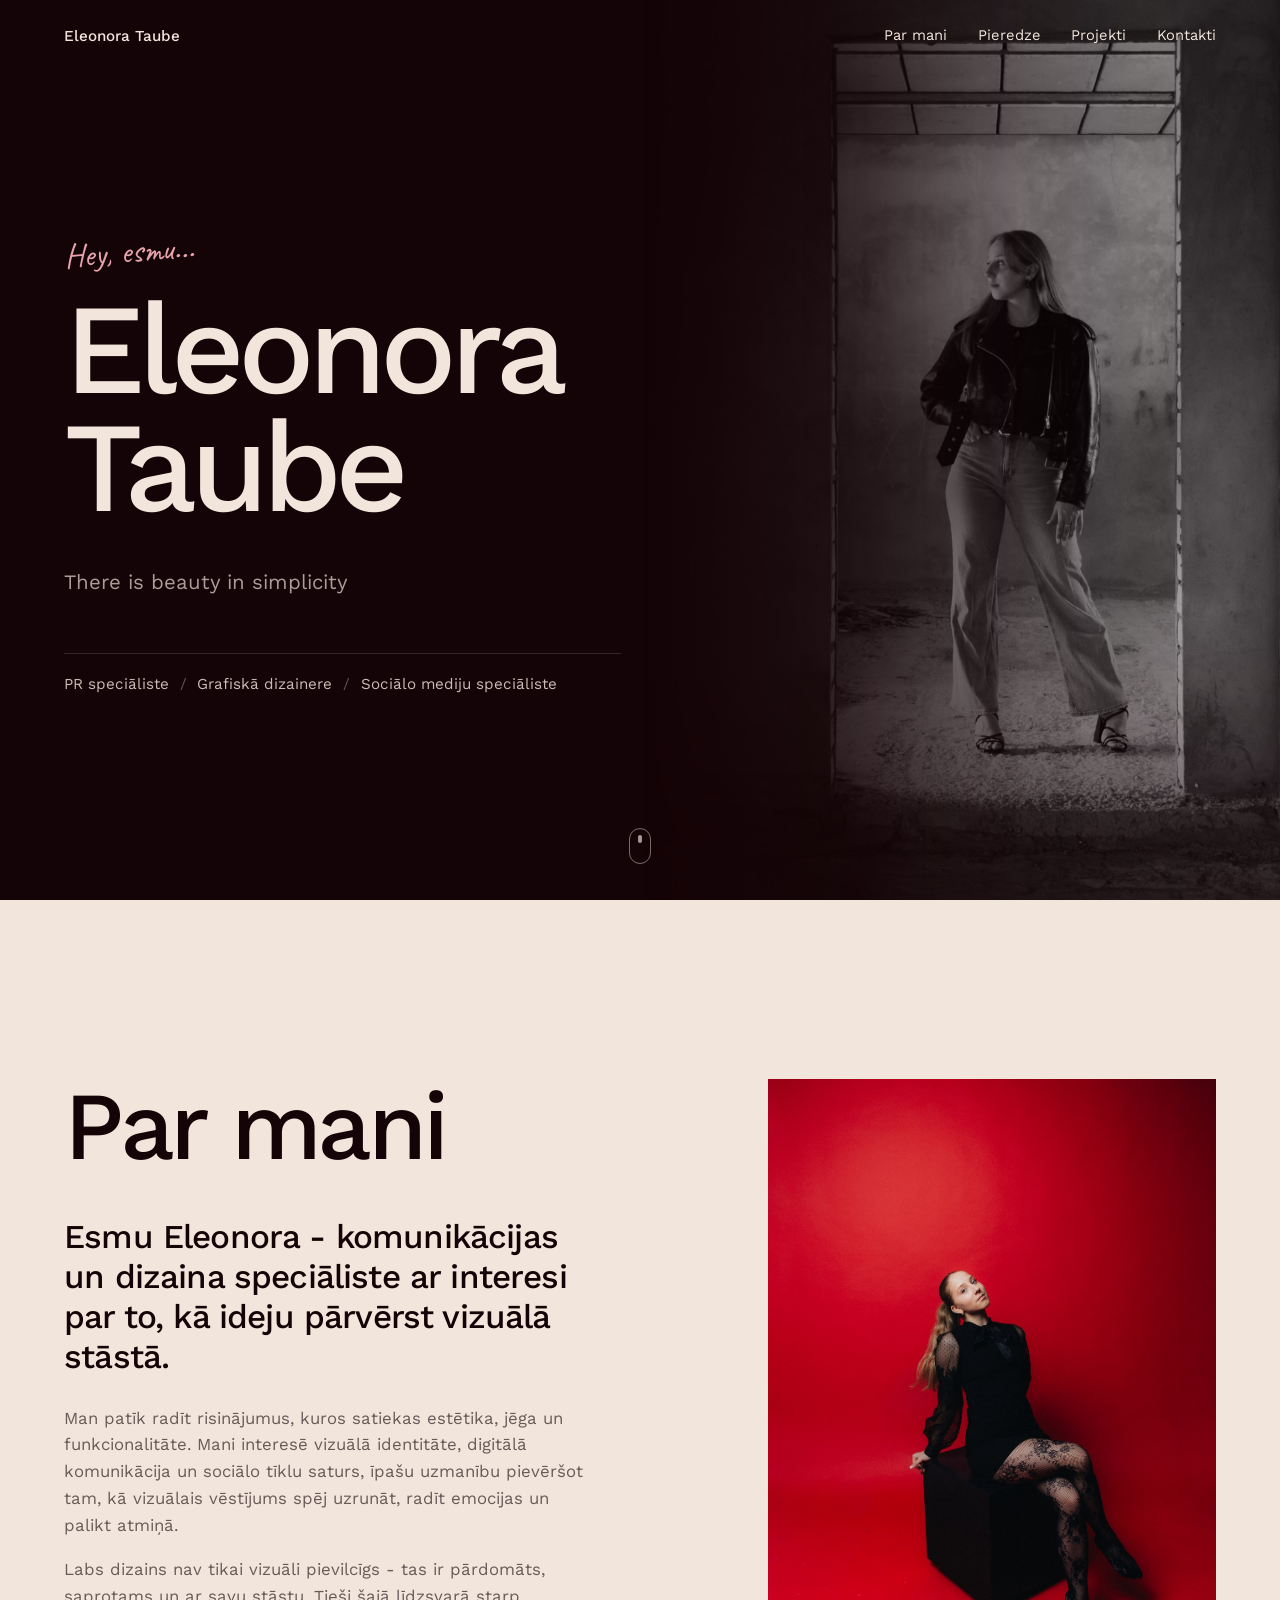
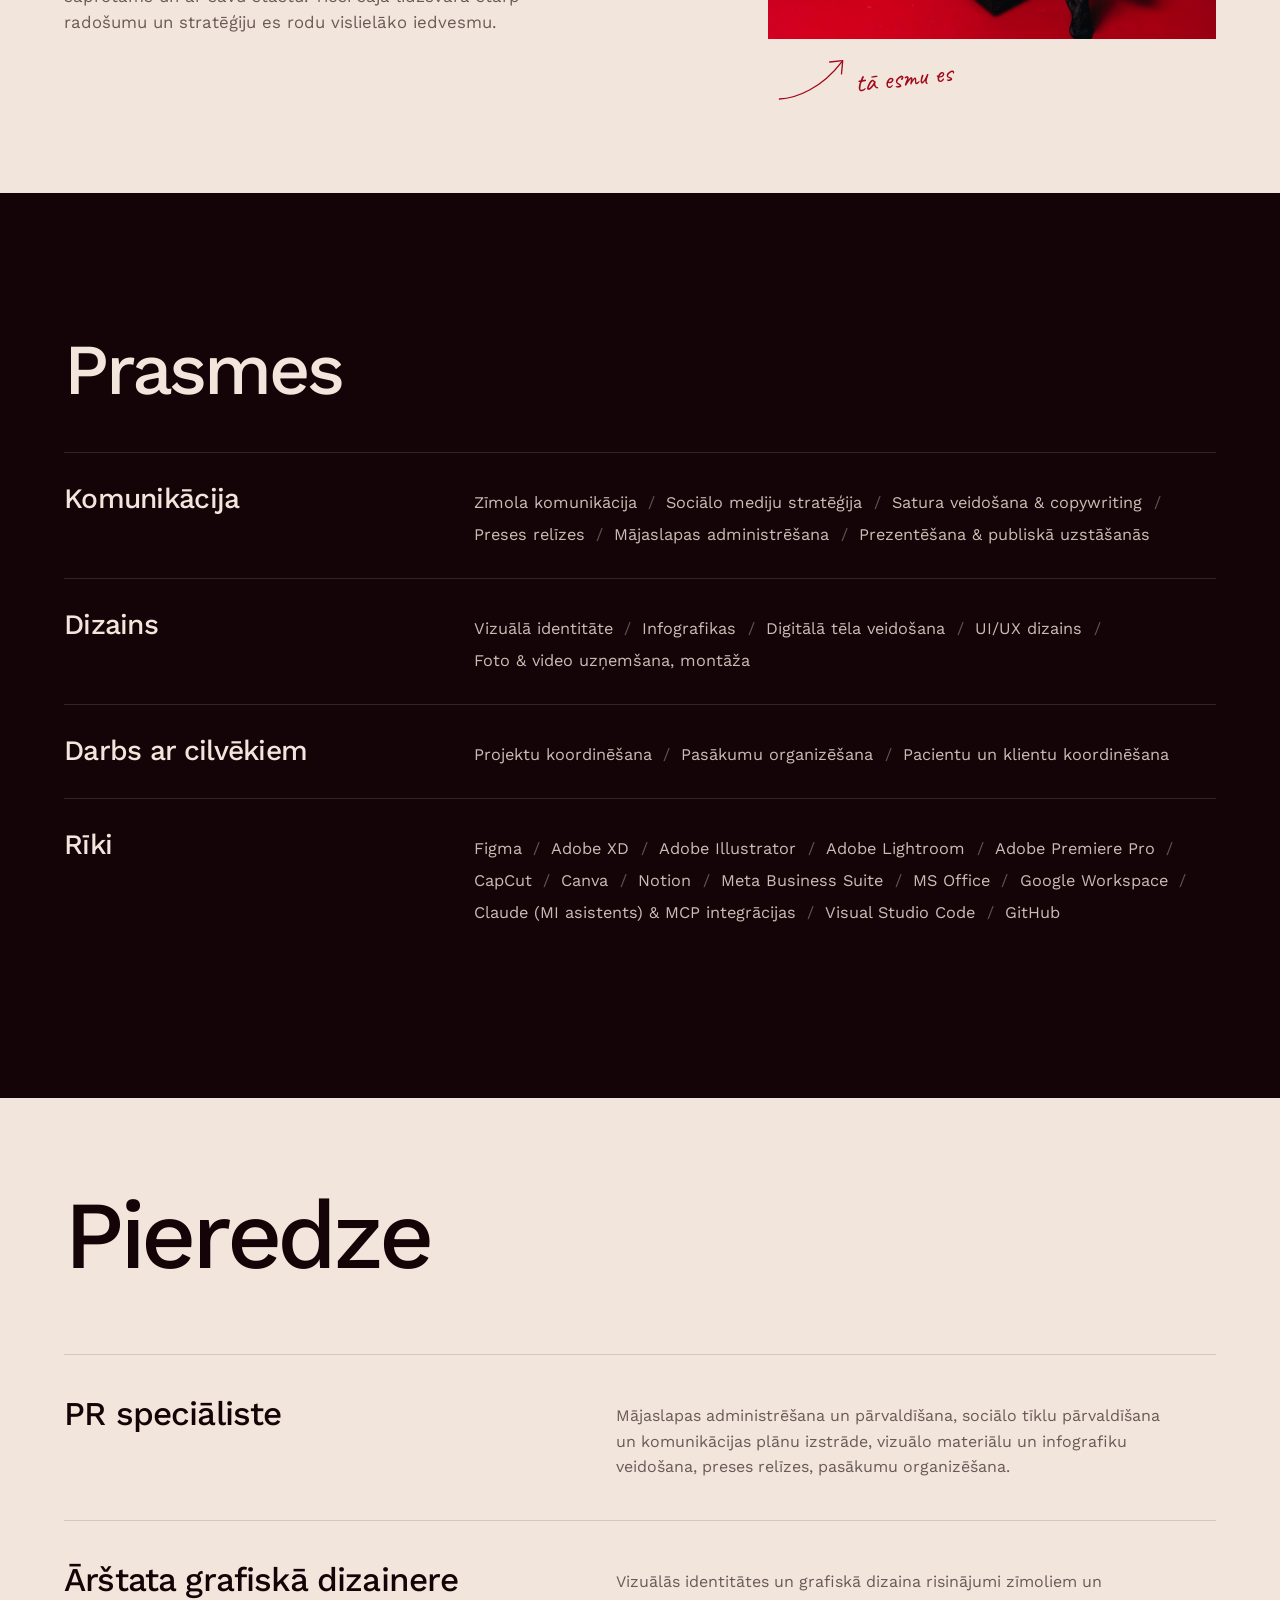
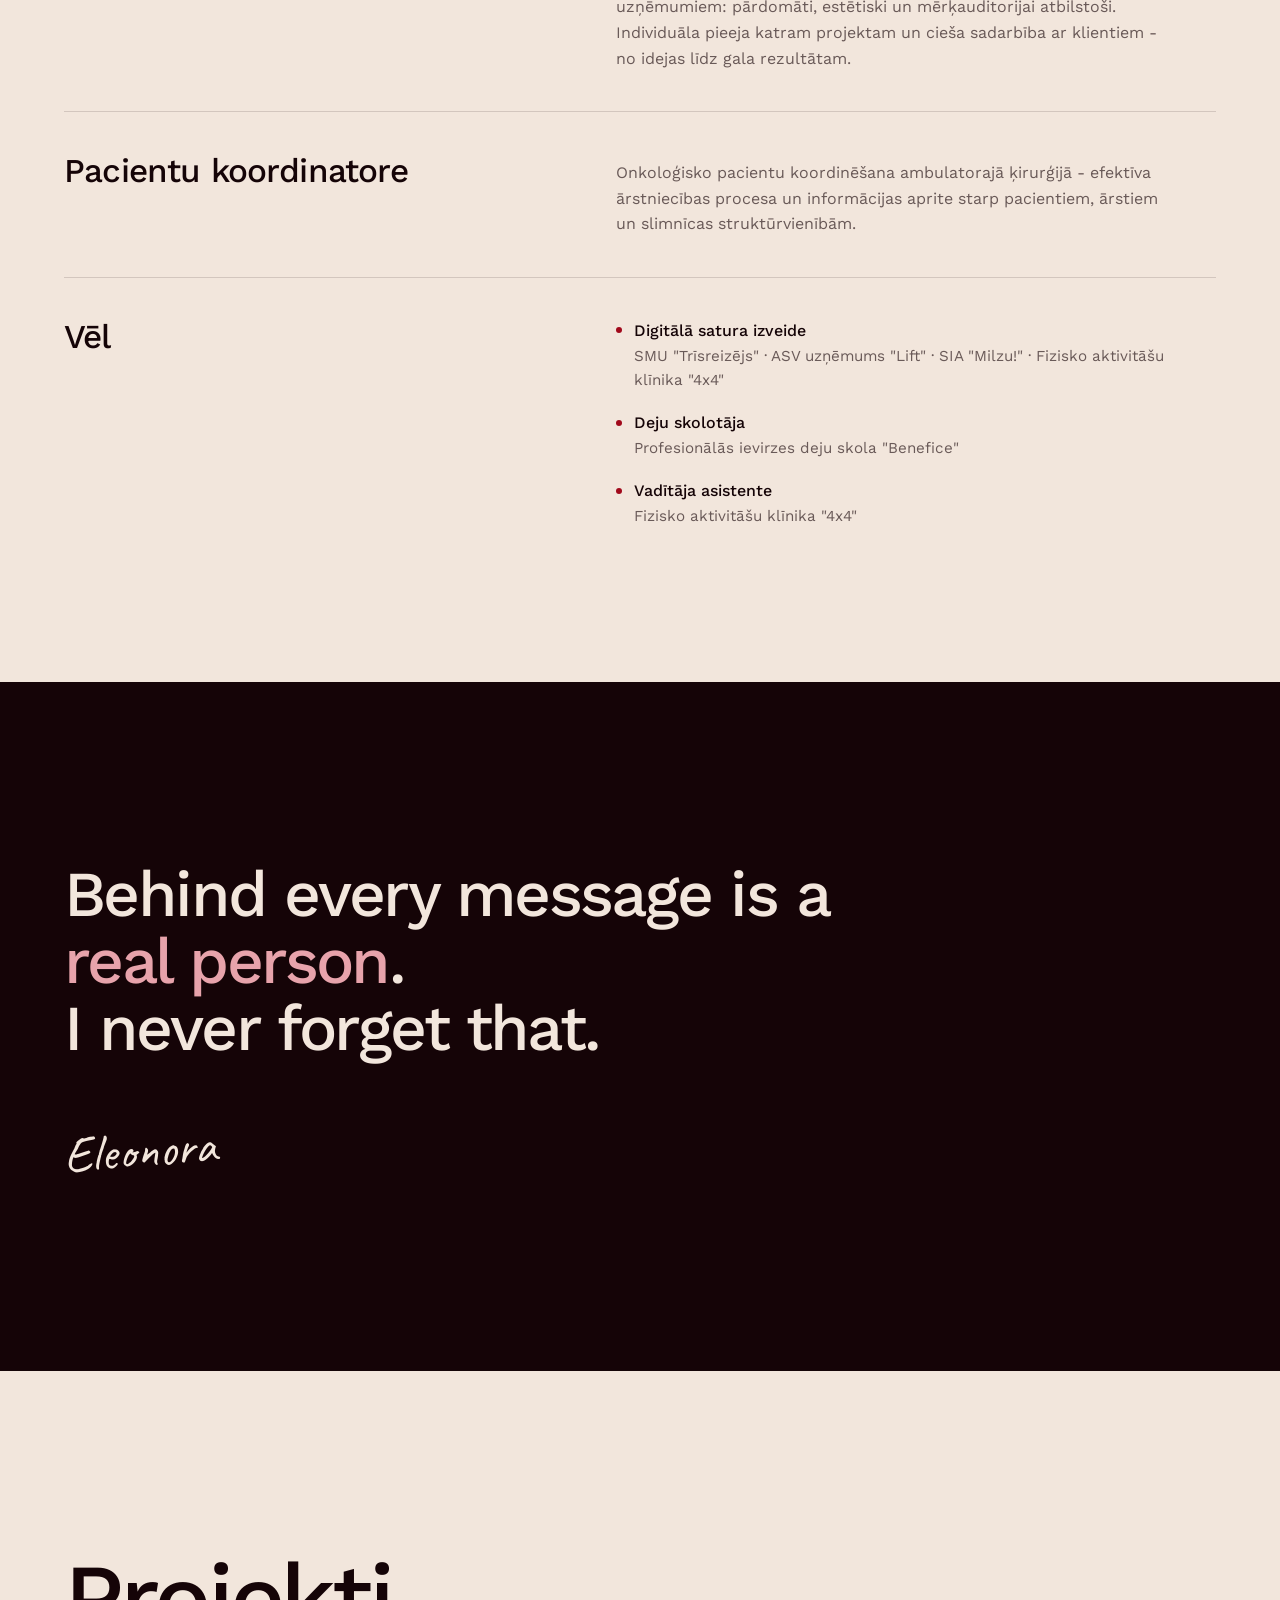
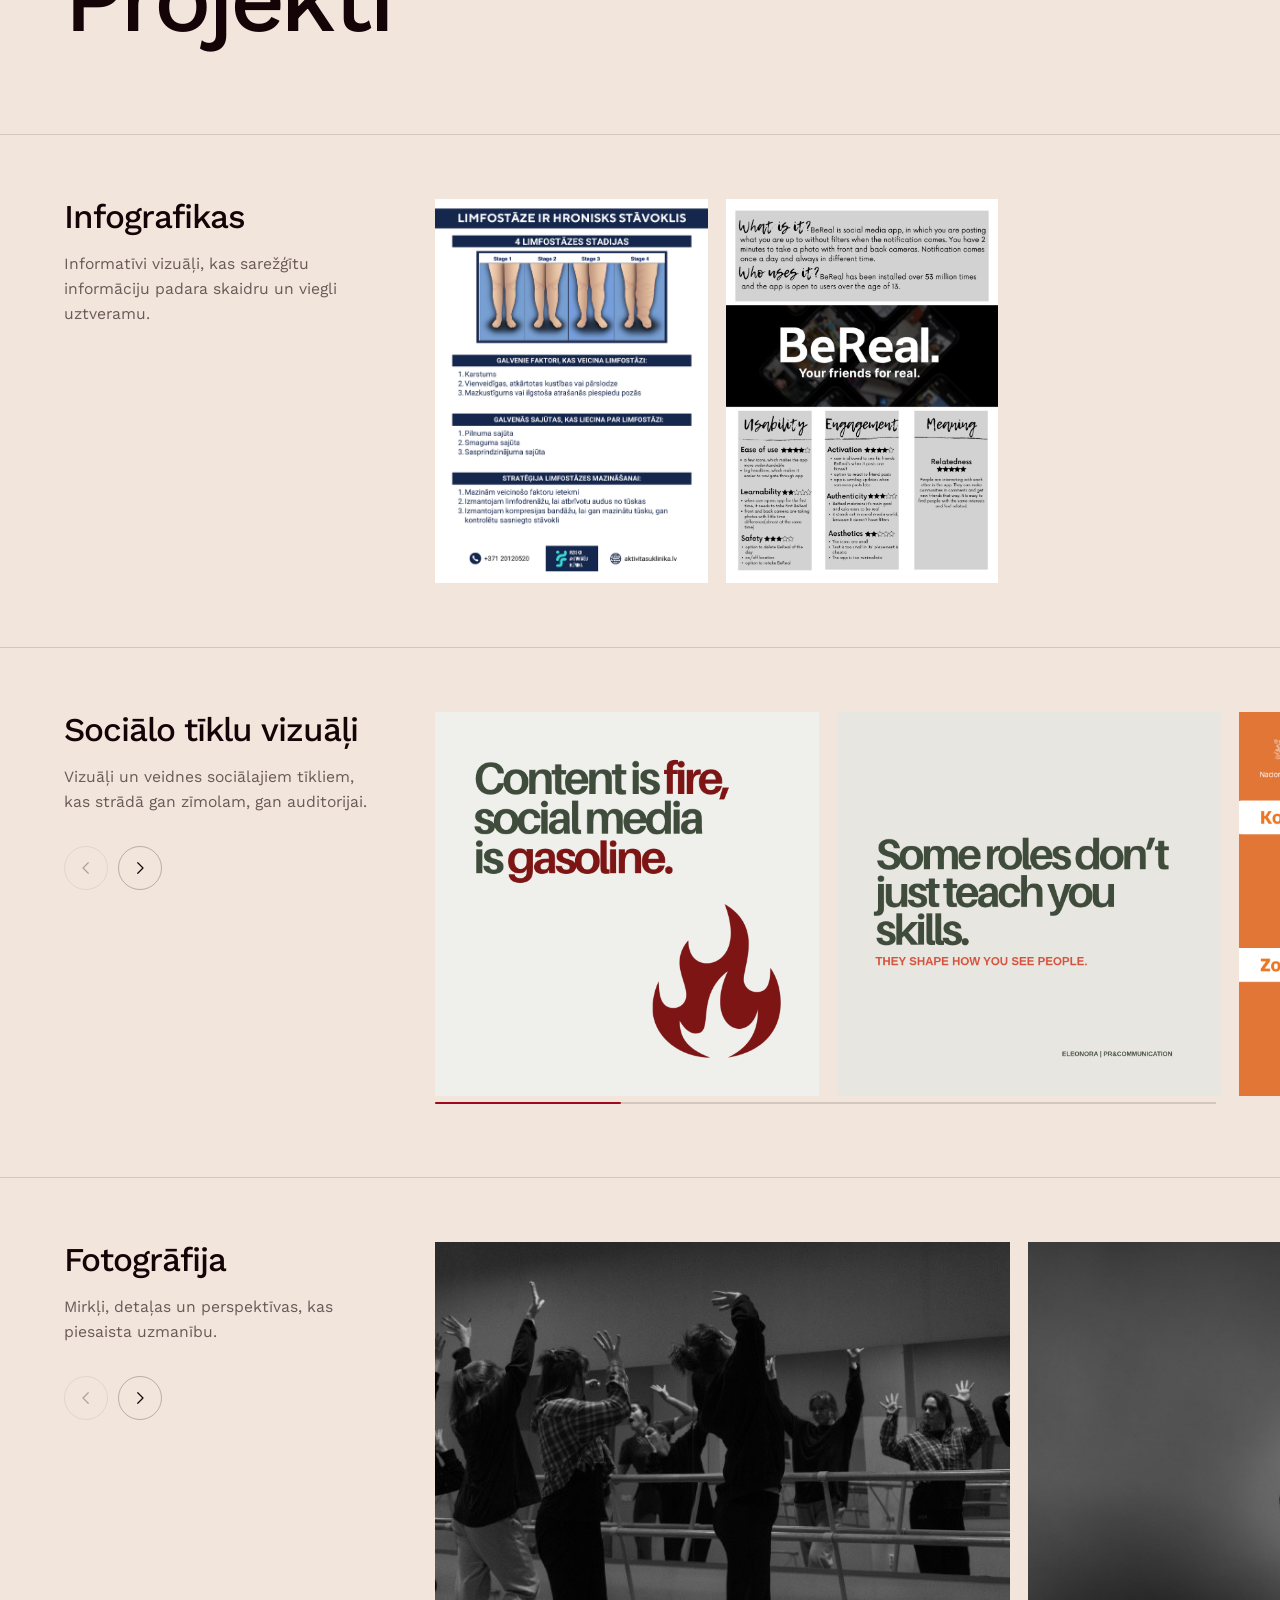
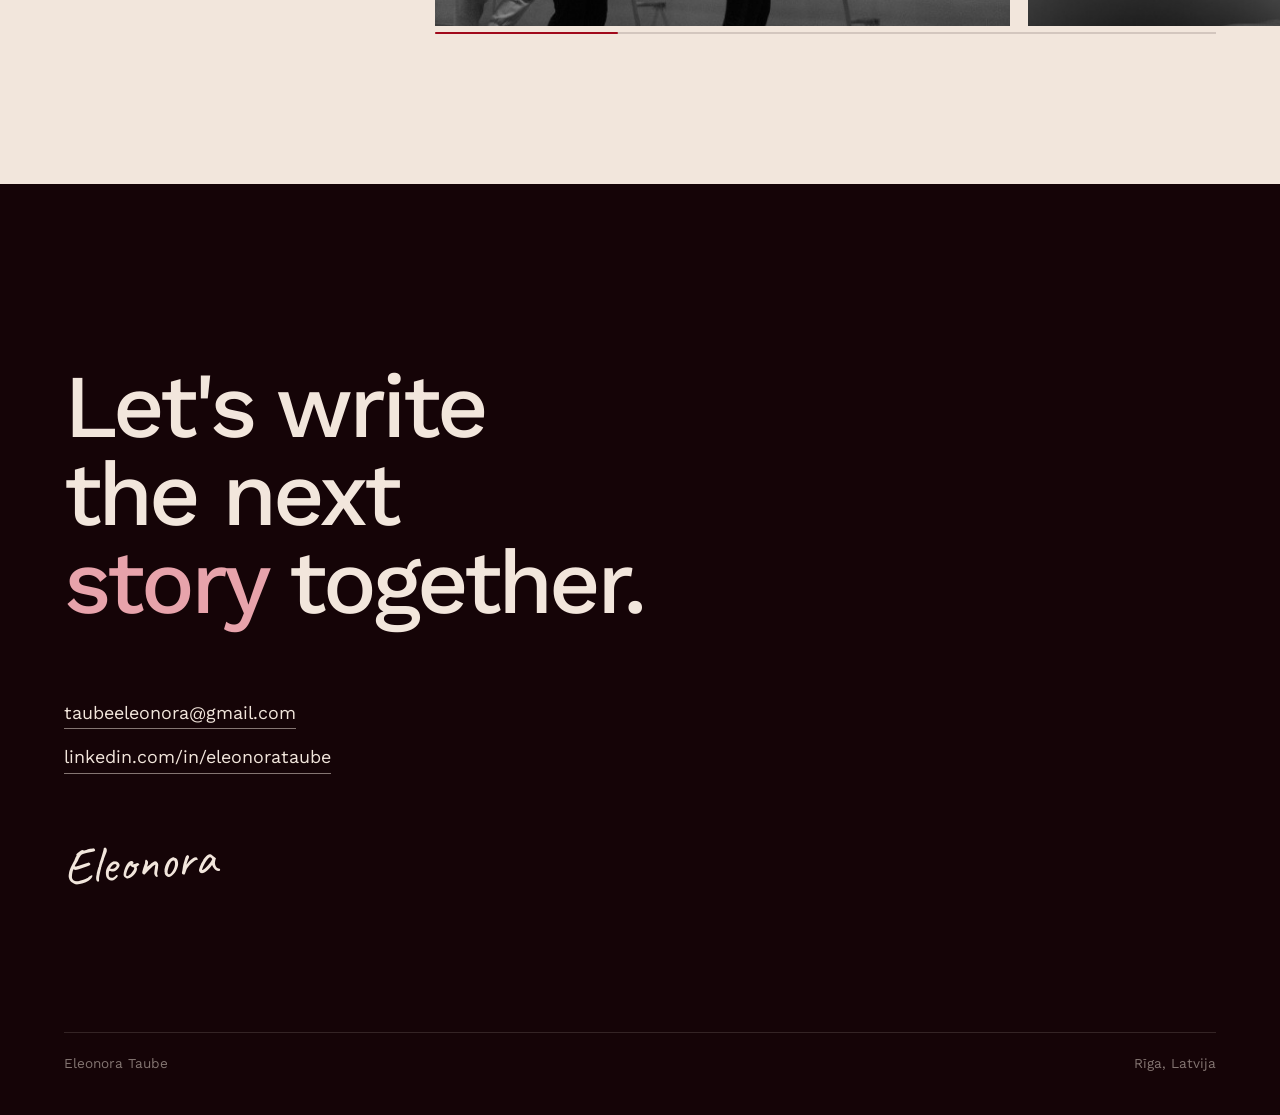
==== commit 7bca115e: "Prasmes/Rīki: add Adobe Premiere Pro and CapCut Co-Authored-By: Claude Opus 5.5 <noreply@anthropic.c" ====
--- a/index.html
+++ b/index.html
@@ -100,6 +100,8 @@
             <li>Adobe XD</li>
             <li>Adobe Illustrator</li>
             <li>Adobe Lightroom</li>
+            <li>Adobe Premiere Pro</li>
+            <li>CapCut</li>
             <li>Canva</li>
             <li>Notion</li>
             <li>Meta Business Suite</li>
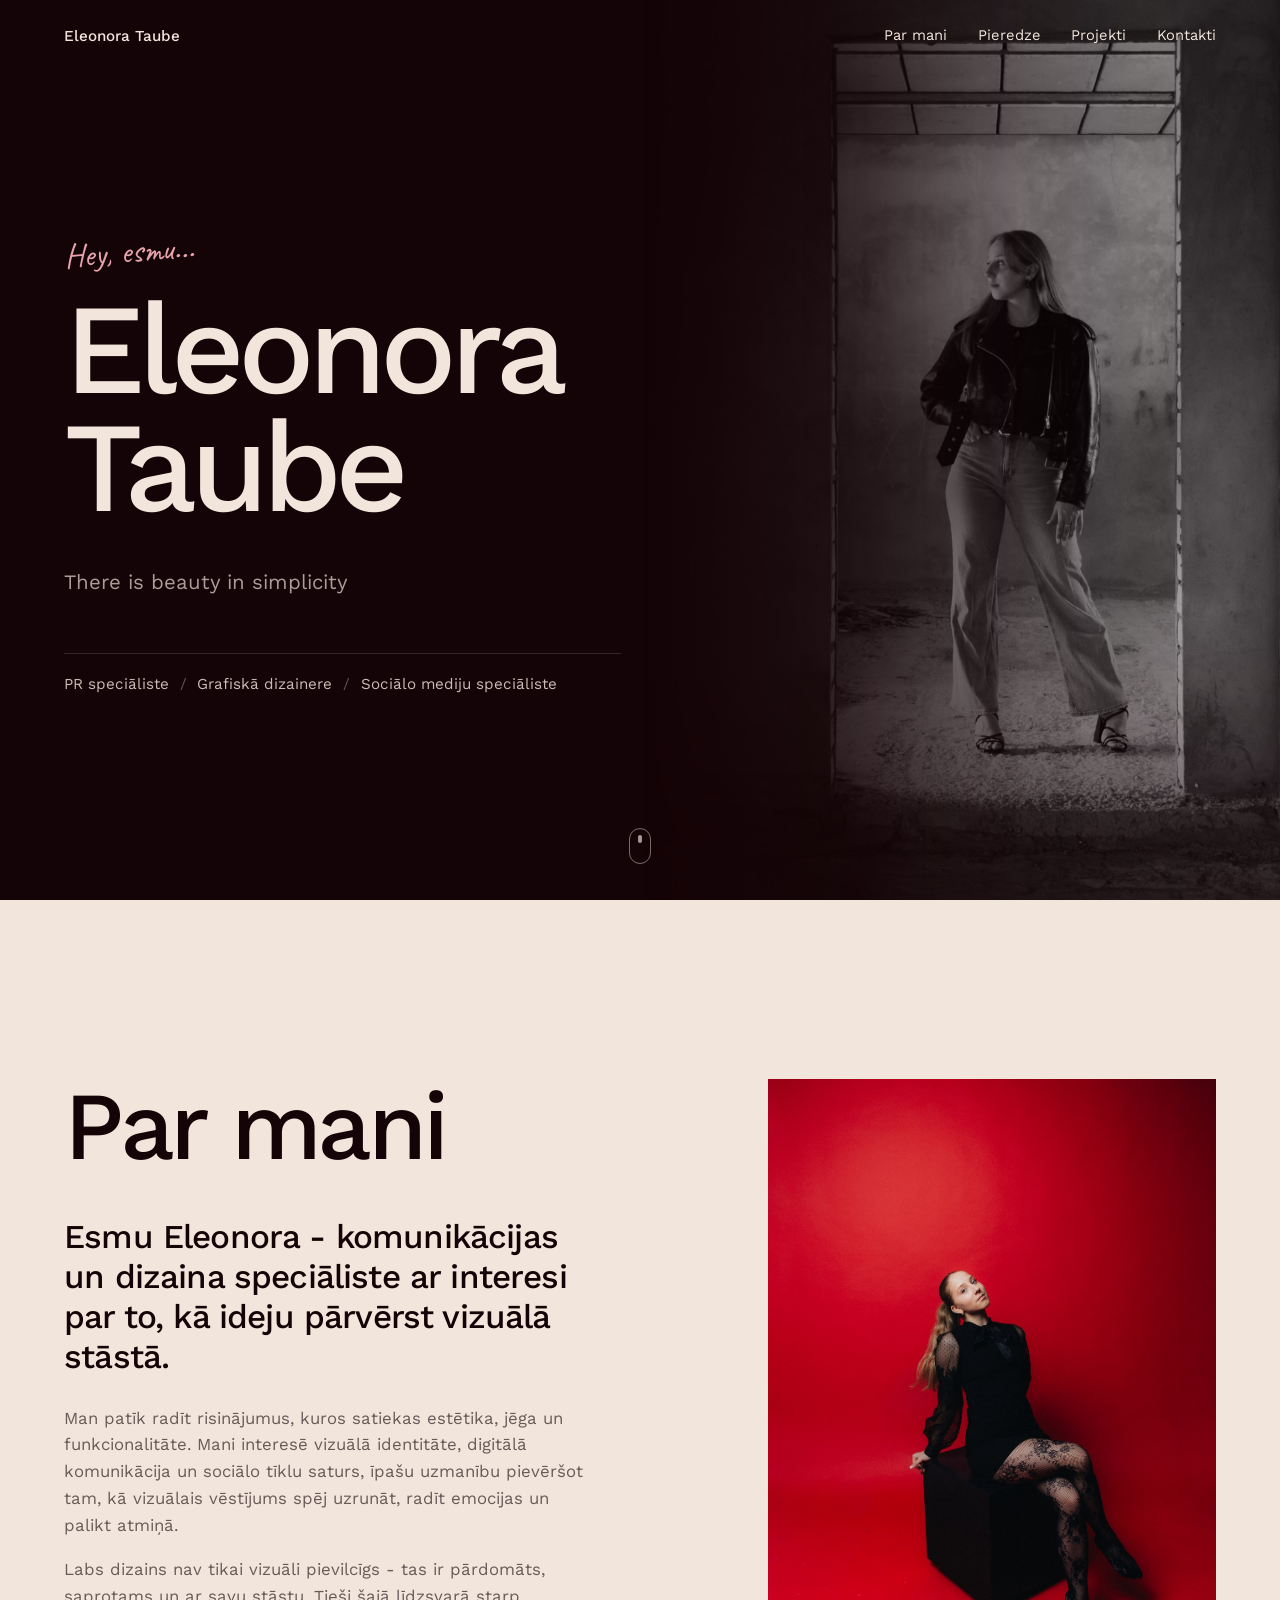
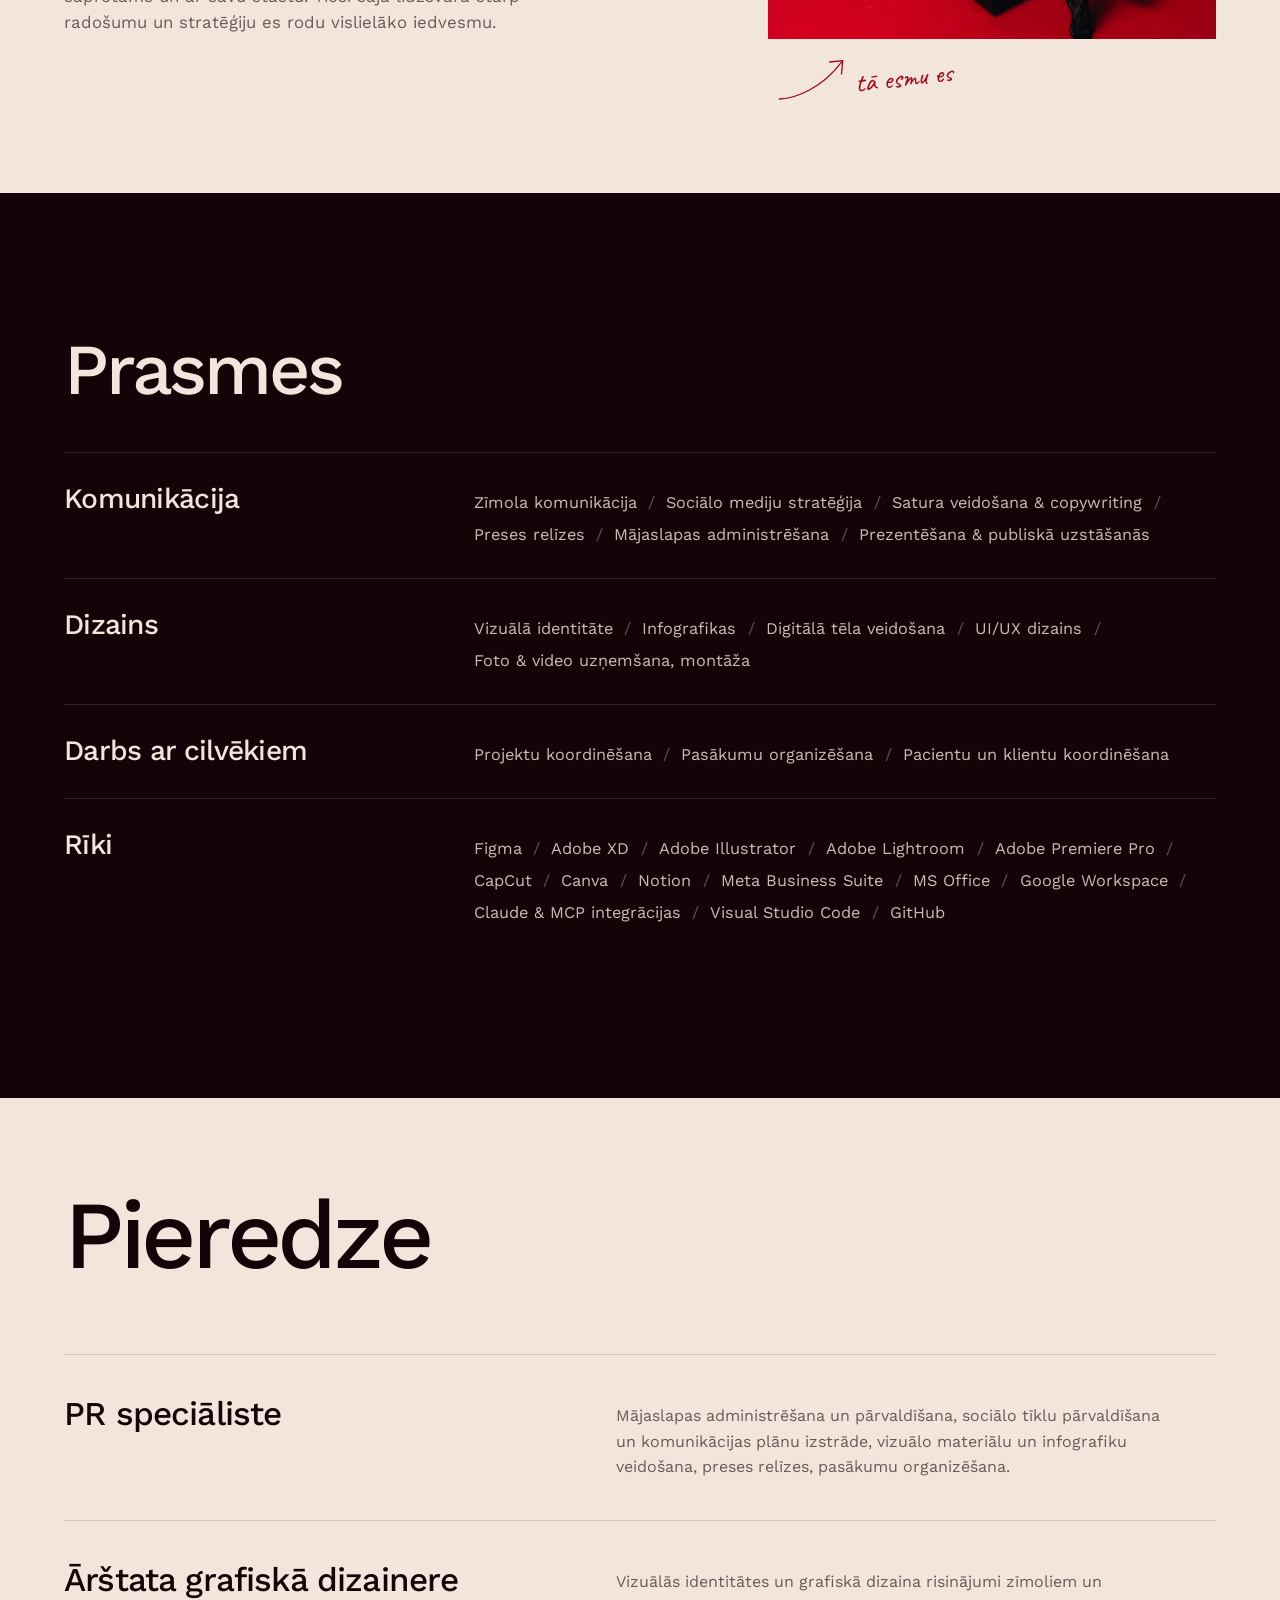
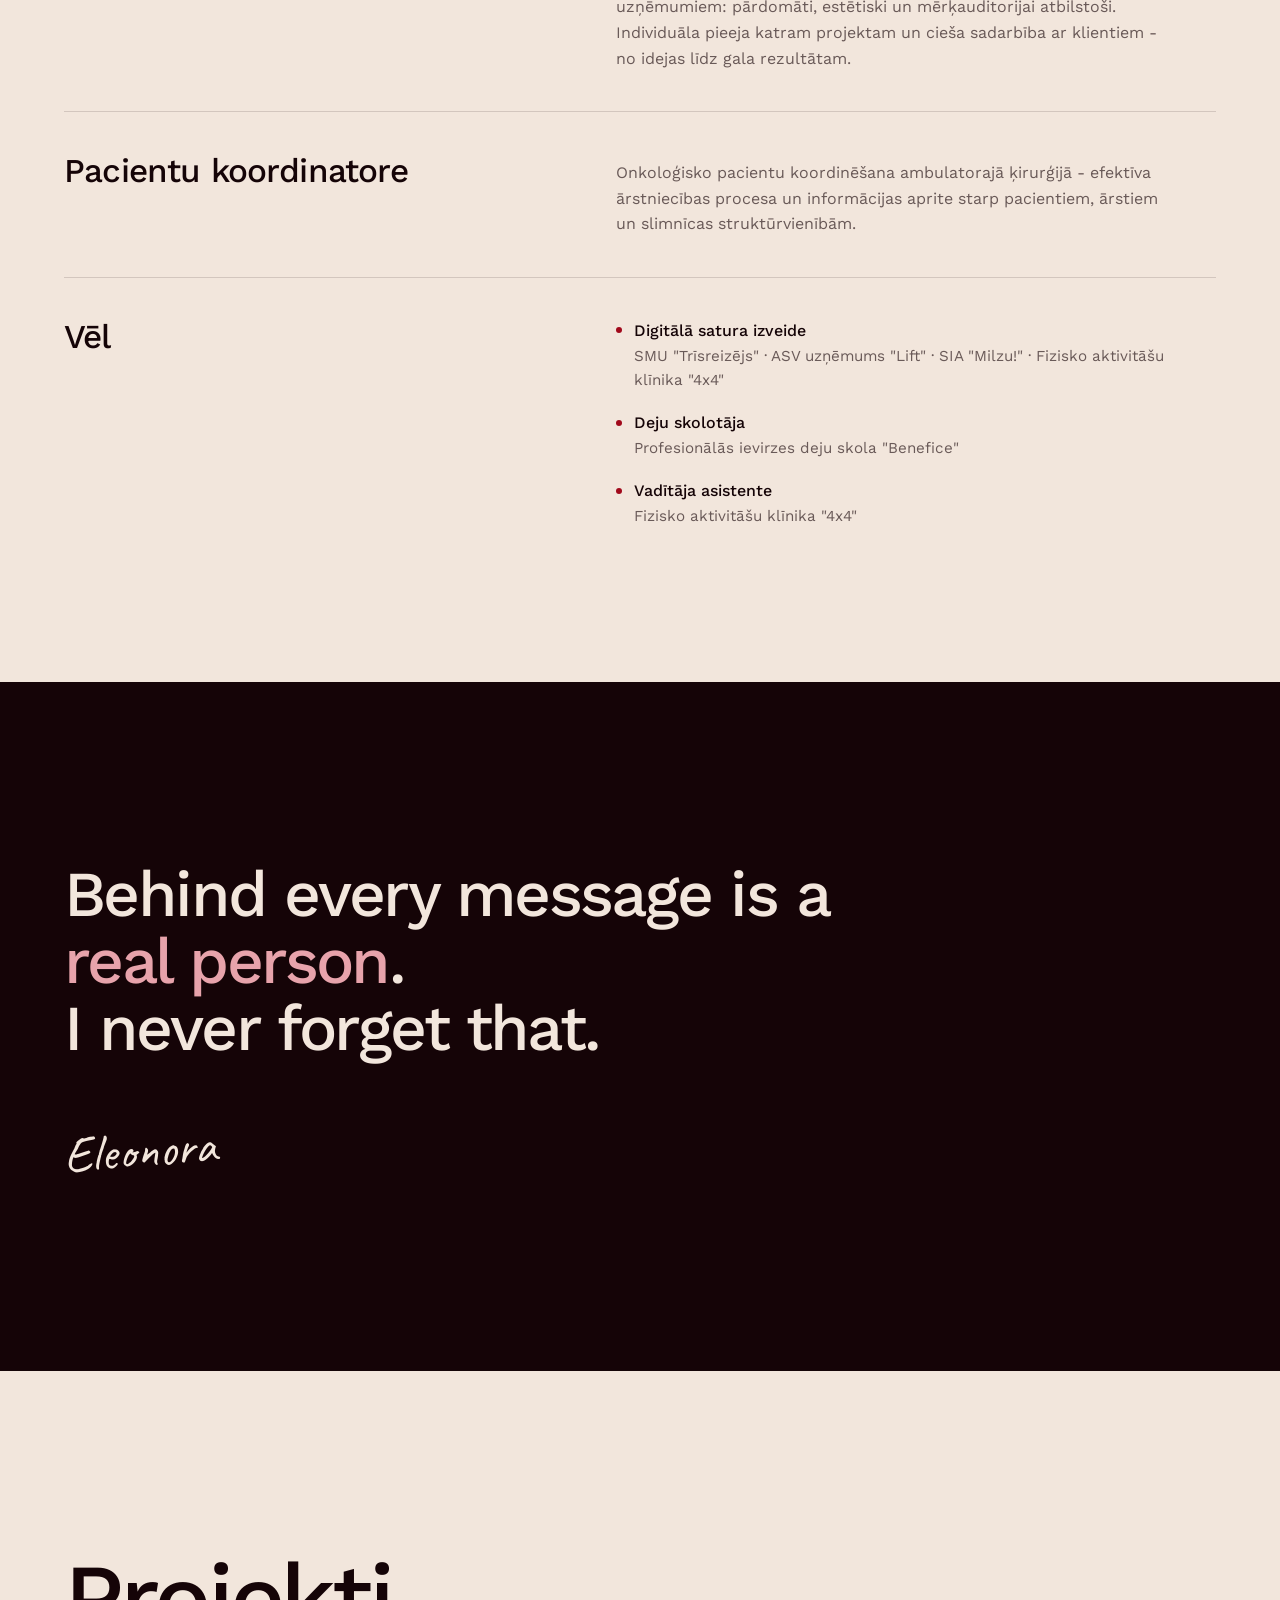
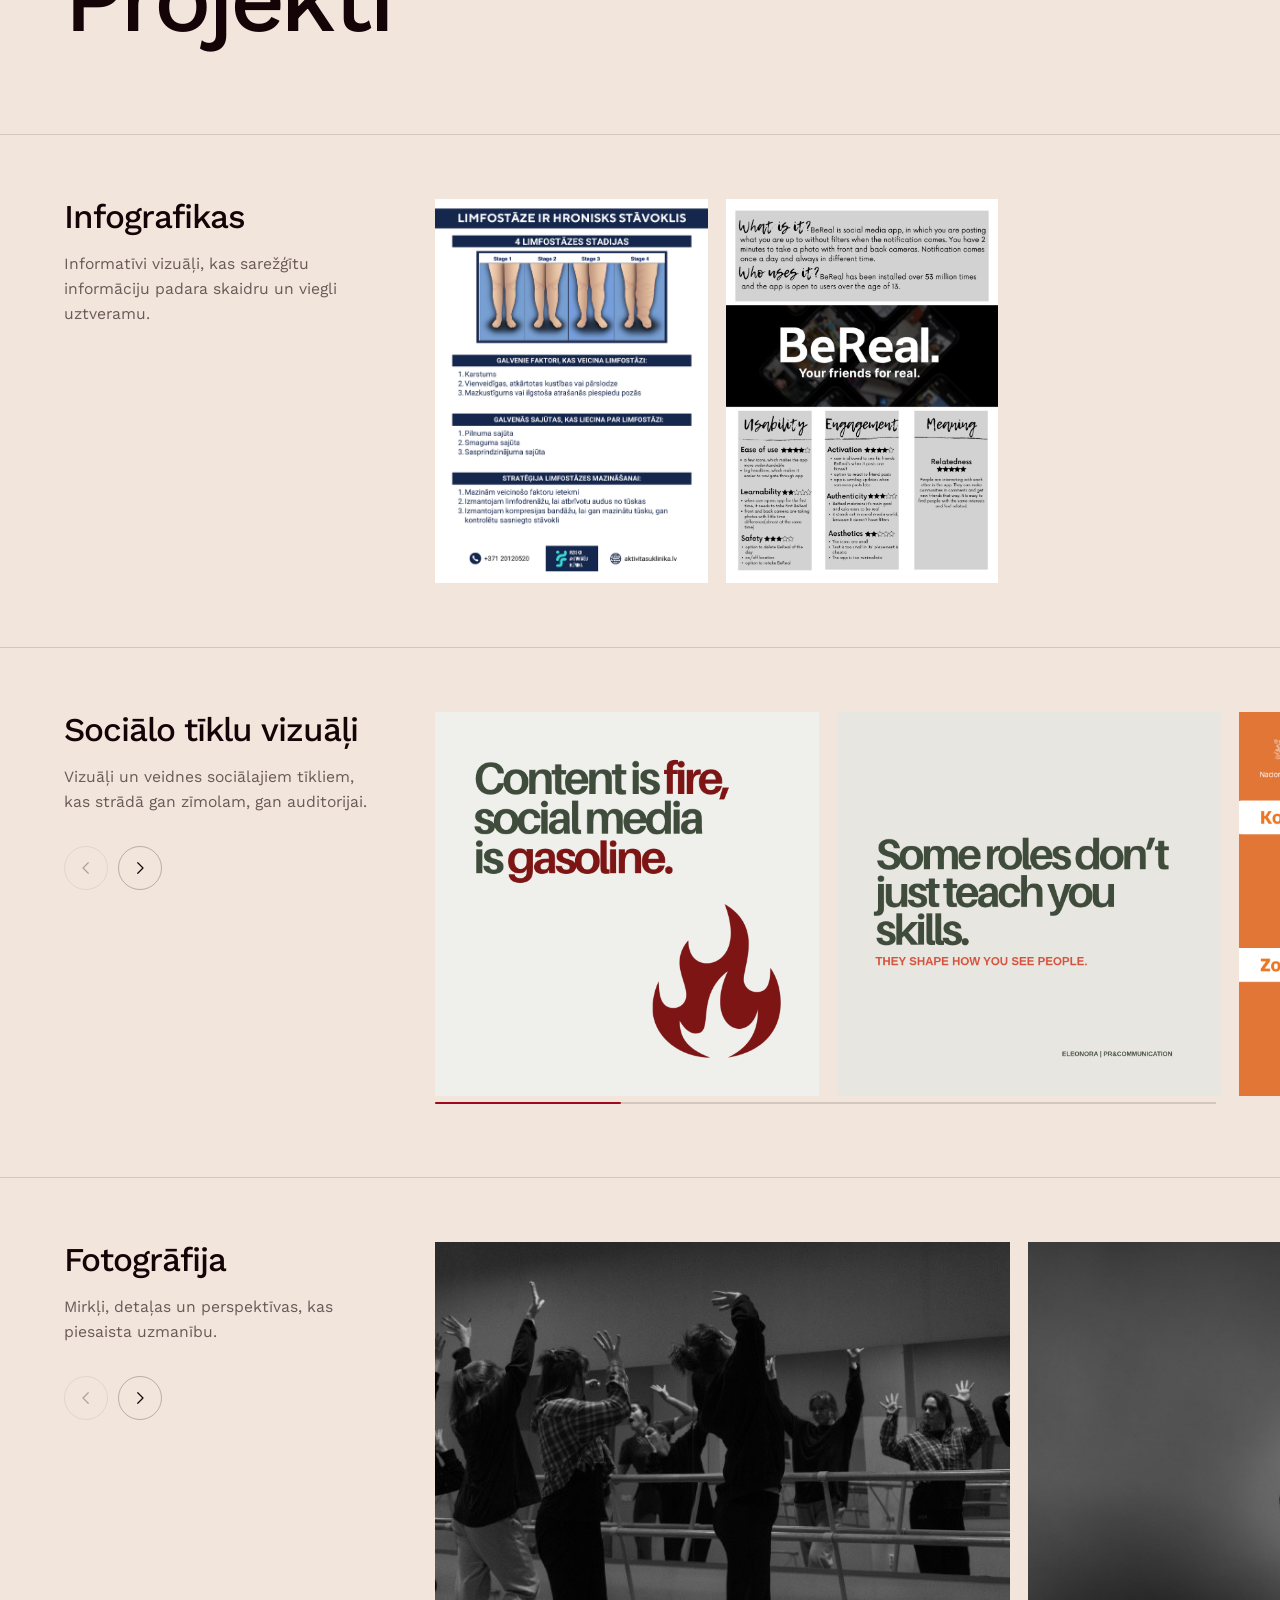
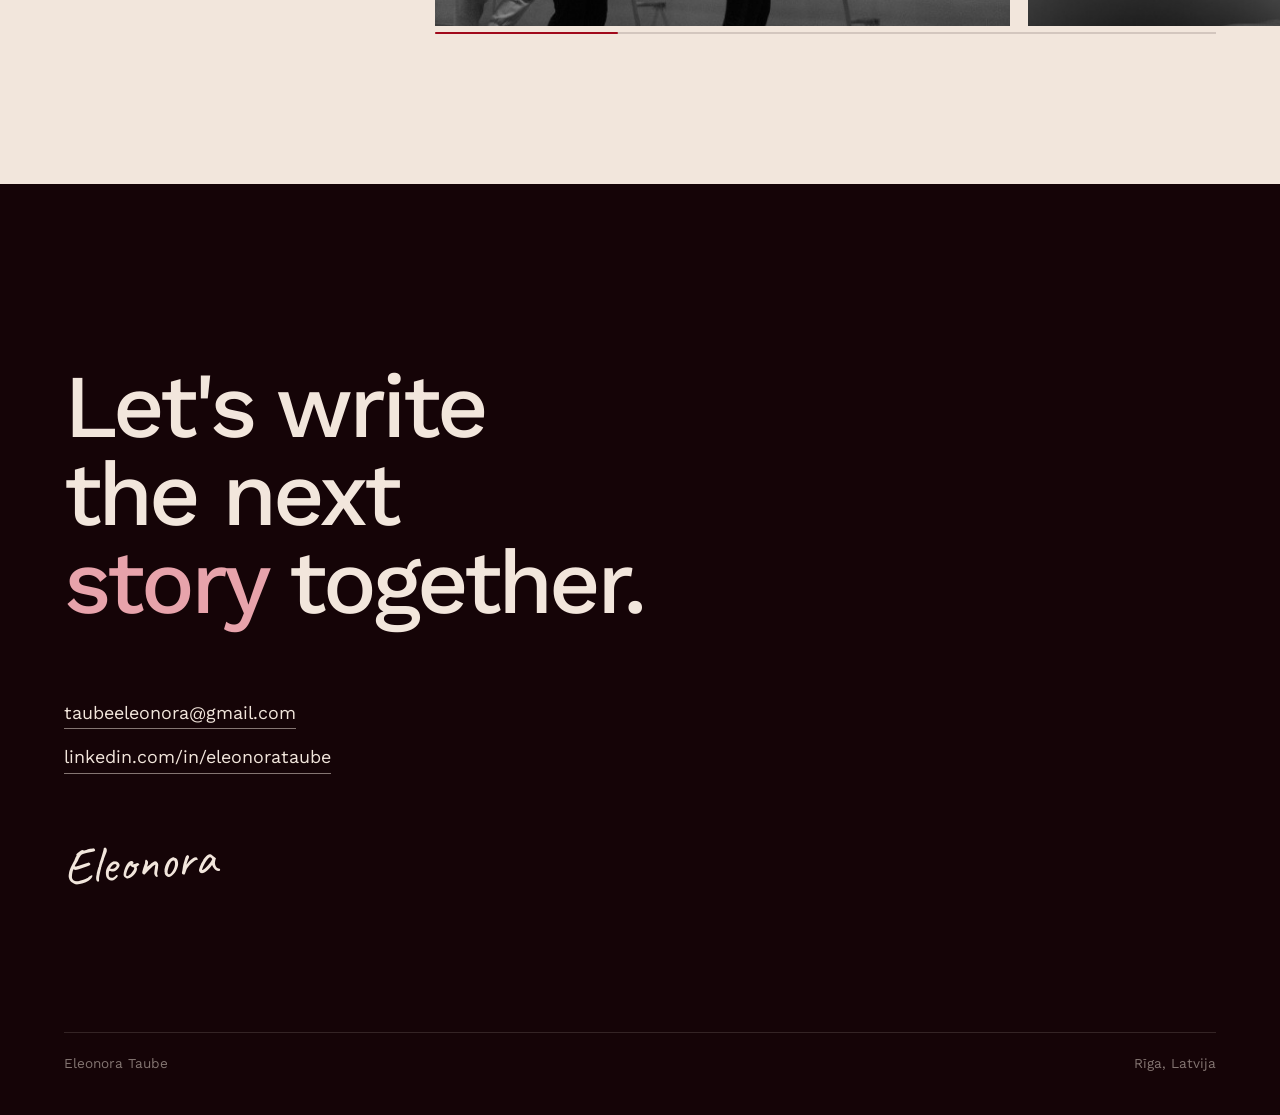
==== commit 89edcc9d: "Prasmes/Rīki: drop '(MI asistents)' Co-Authored-By: Claude Opus 5.5 <noreply@anthropic.com>" ====
--- a/index.html
+++ b/index.html
@@ -107,7 +107,7 @@
             <li>Meta Business Suite</li>
             <li>MS Office</li>
             <li>Google Workspace</li>
-            <li>Claude (MI asistents) &amp; MCP integrācijas</li>
+            <li>Claude &amp; MCP integrācijas</li>
             <li>Visual Studio Code</li>
             <li>GitHub</li>
           </ul></dd>
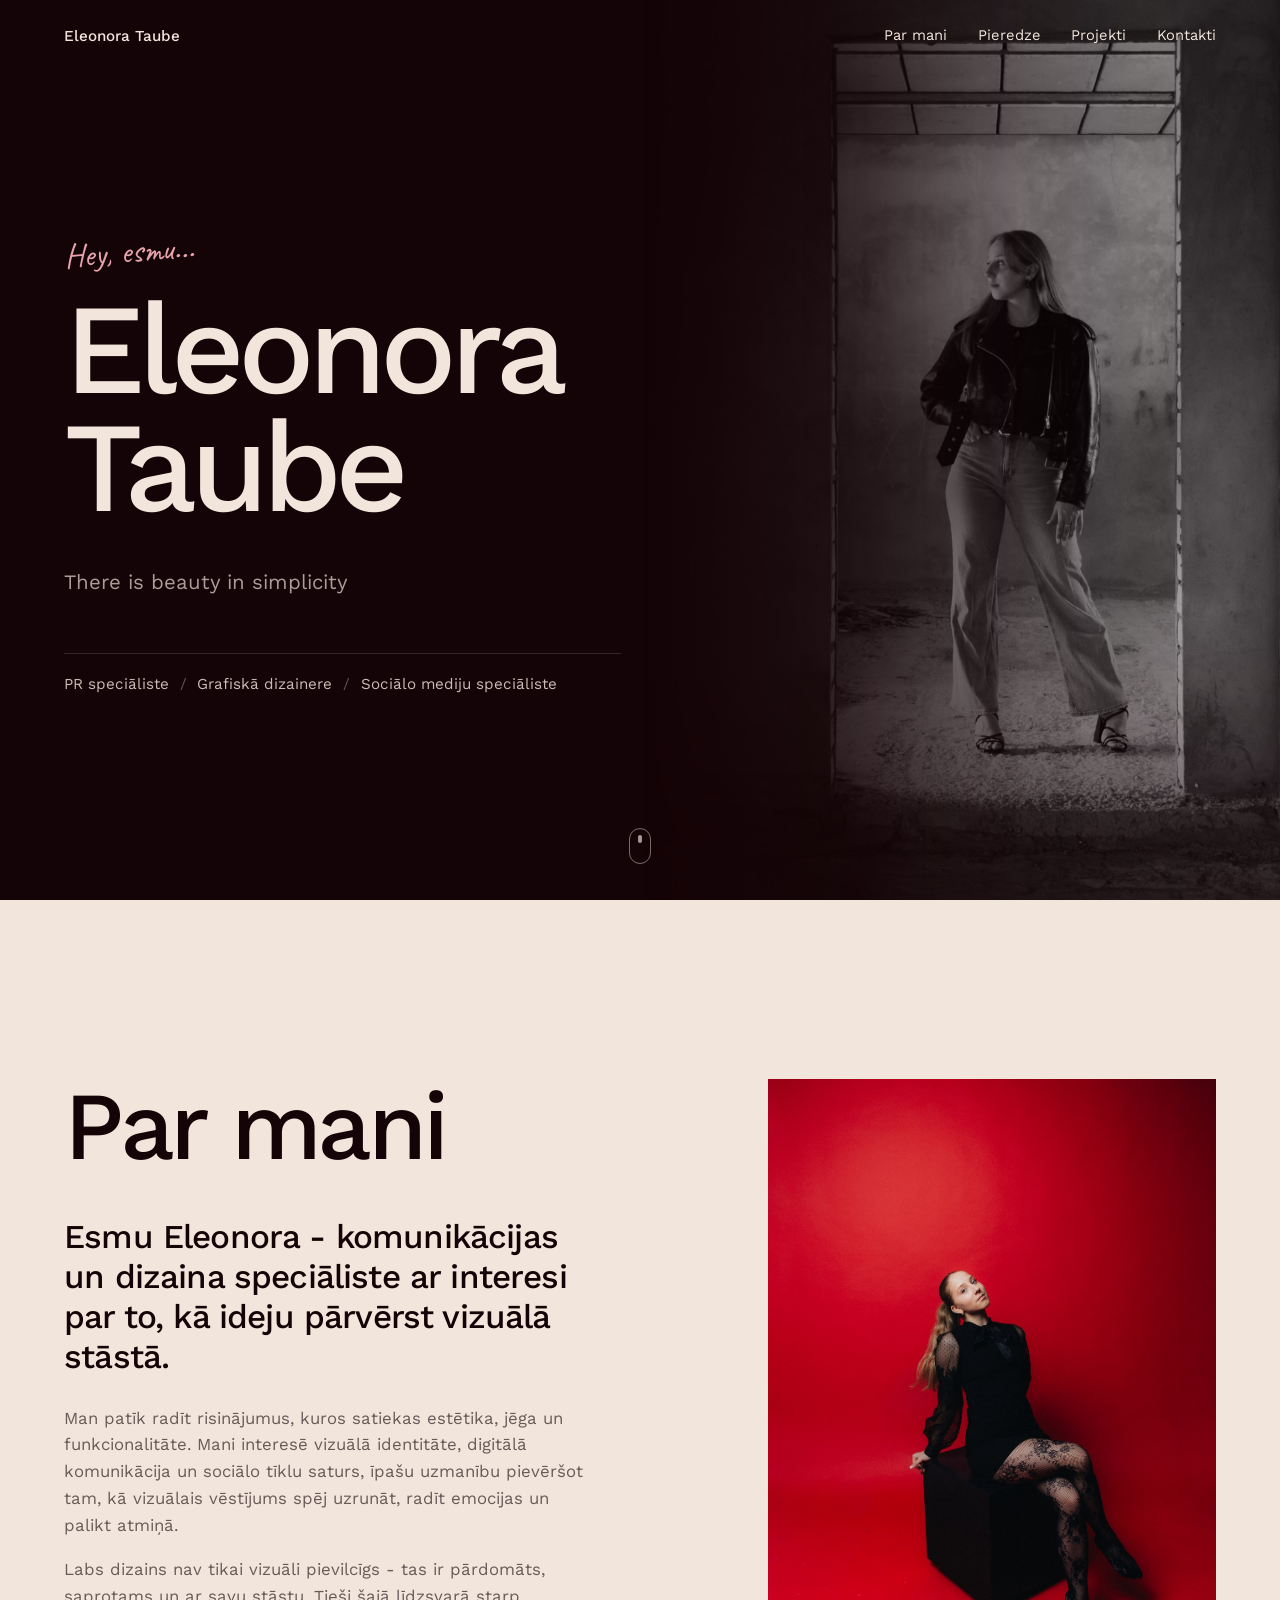
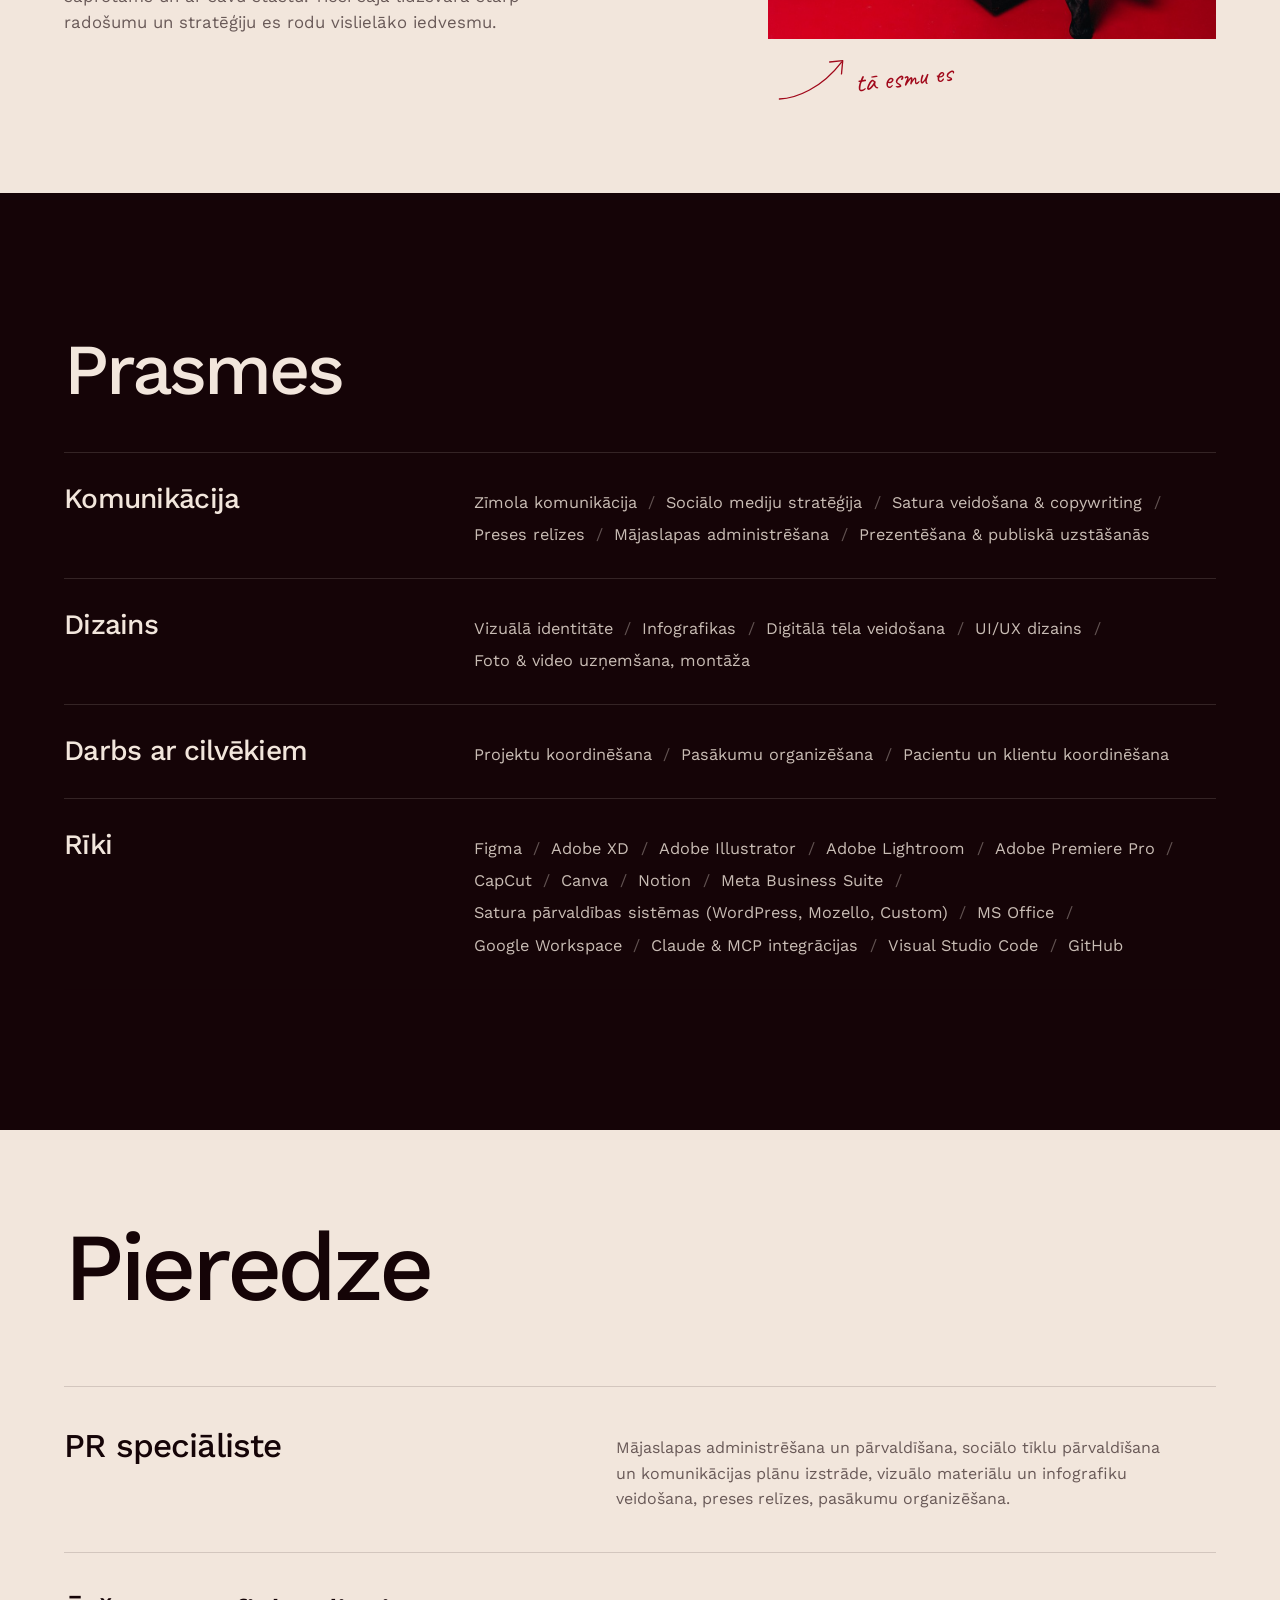
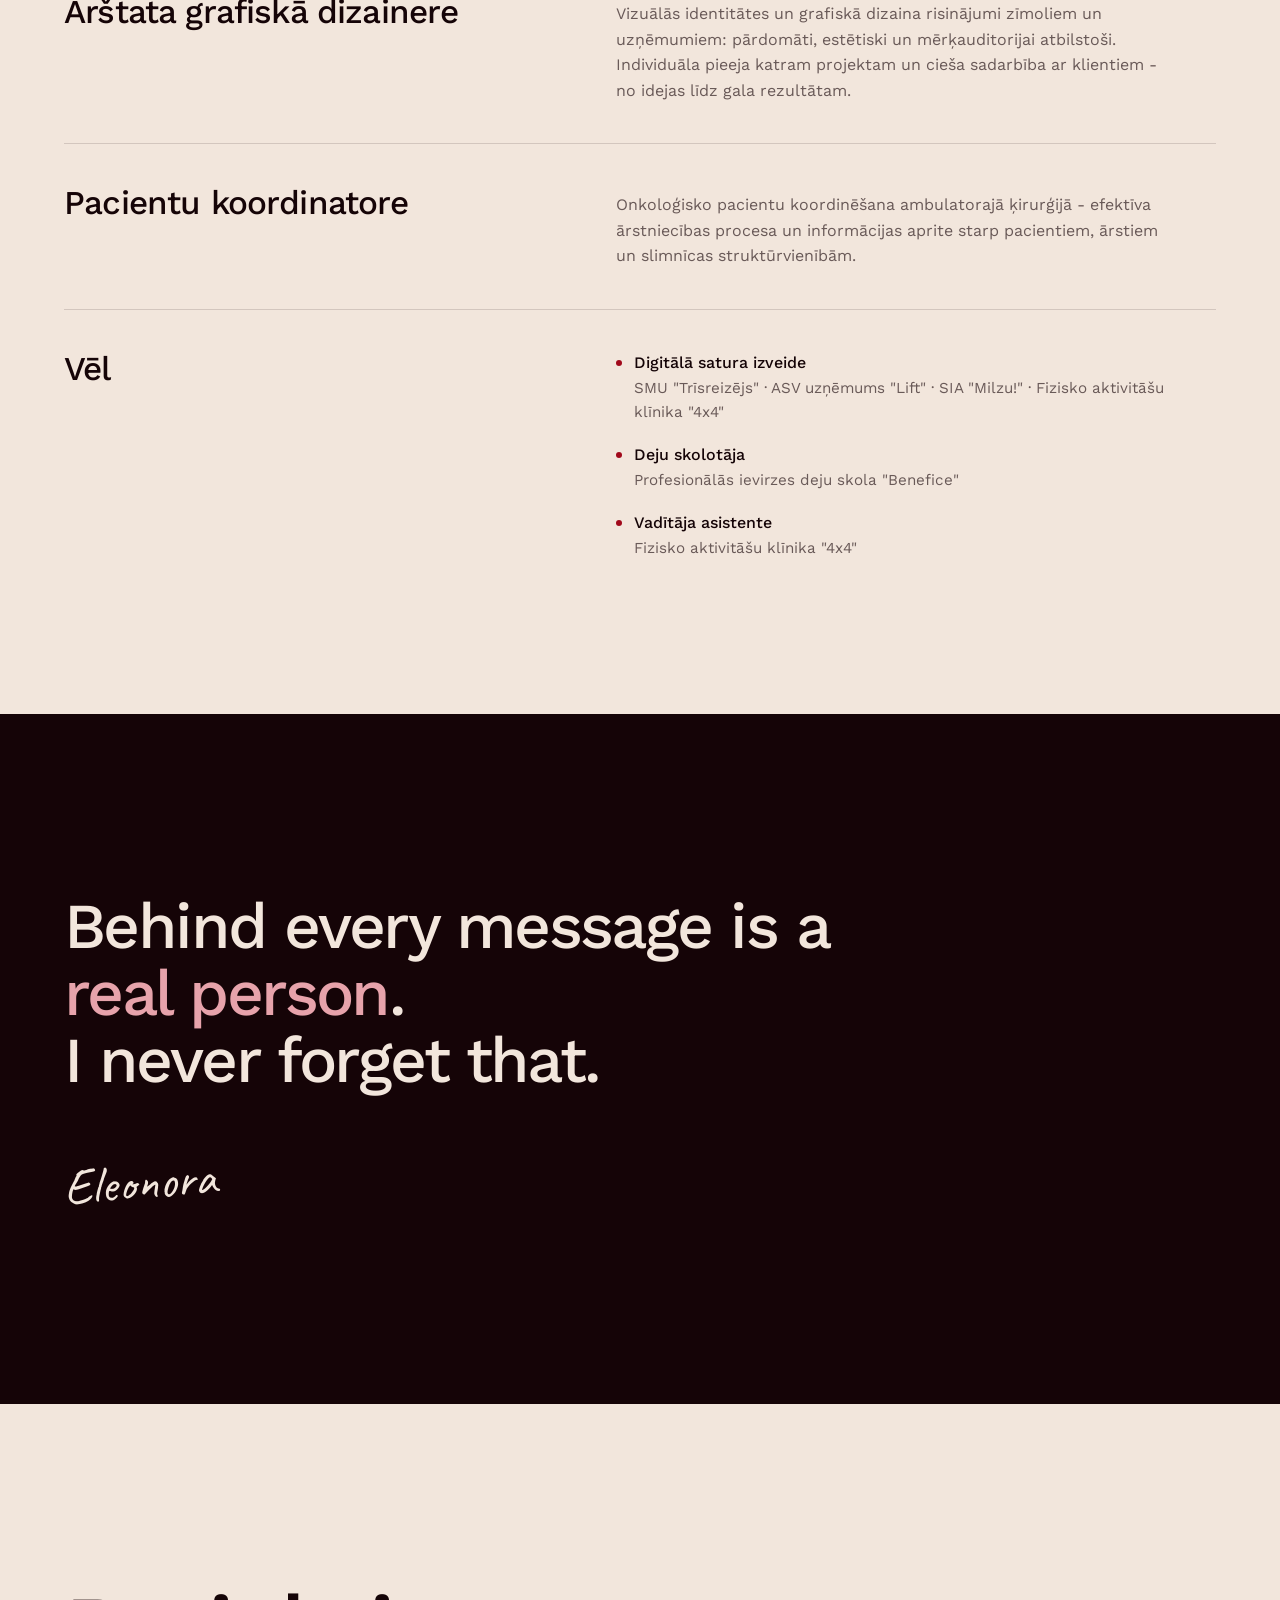
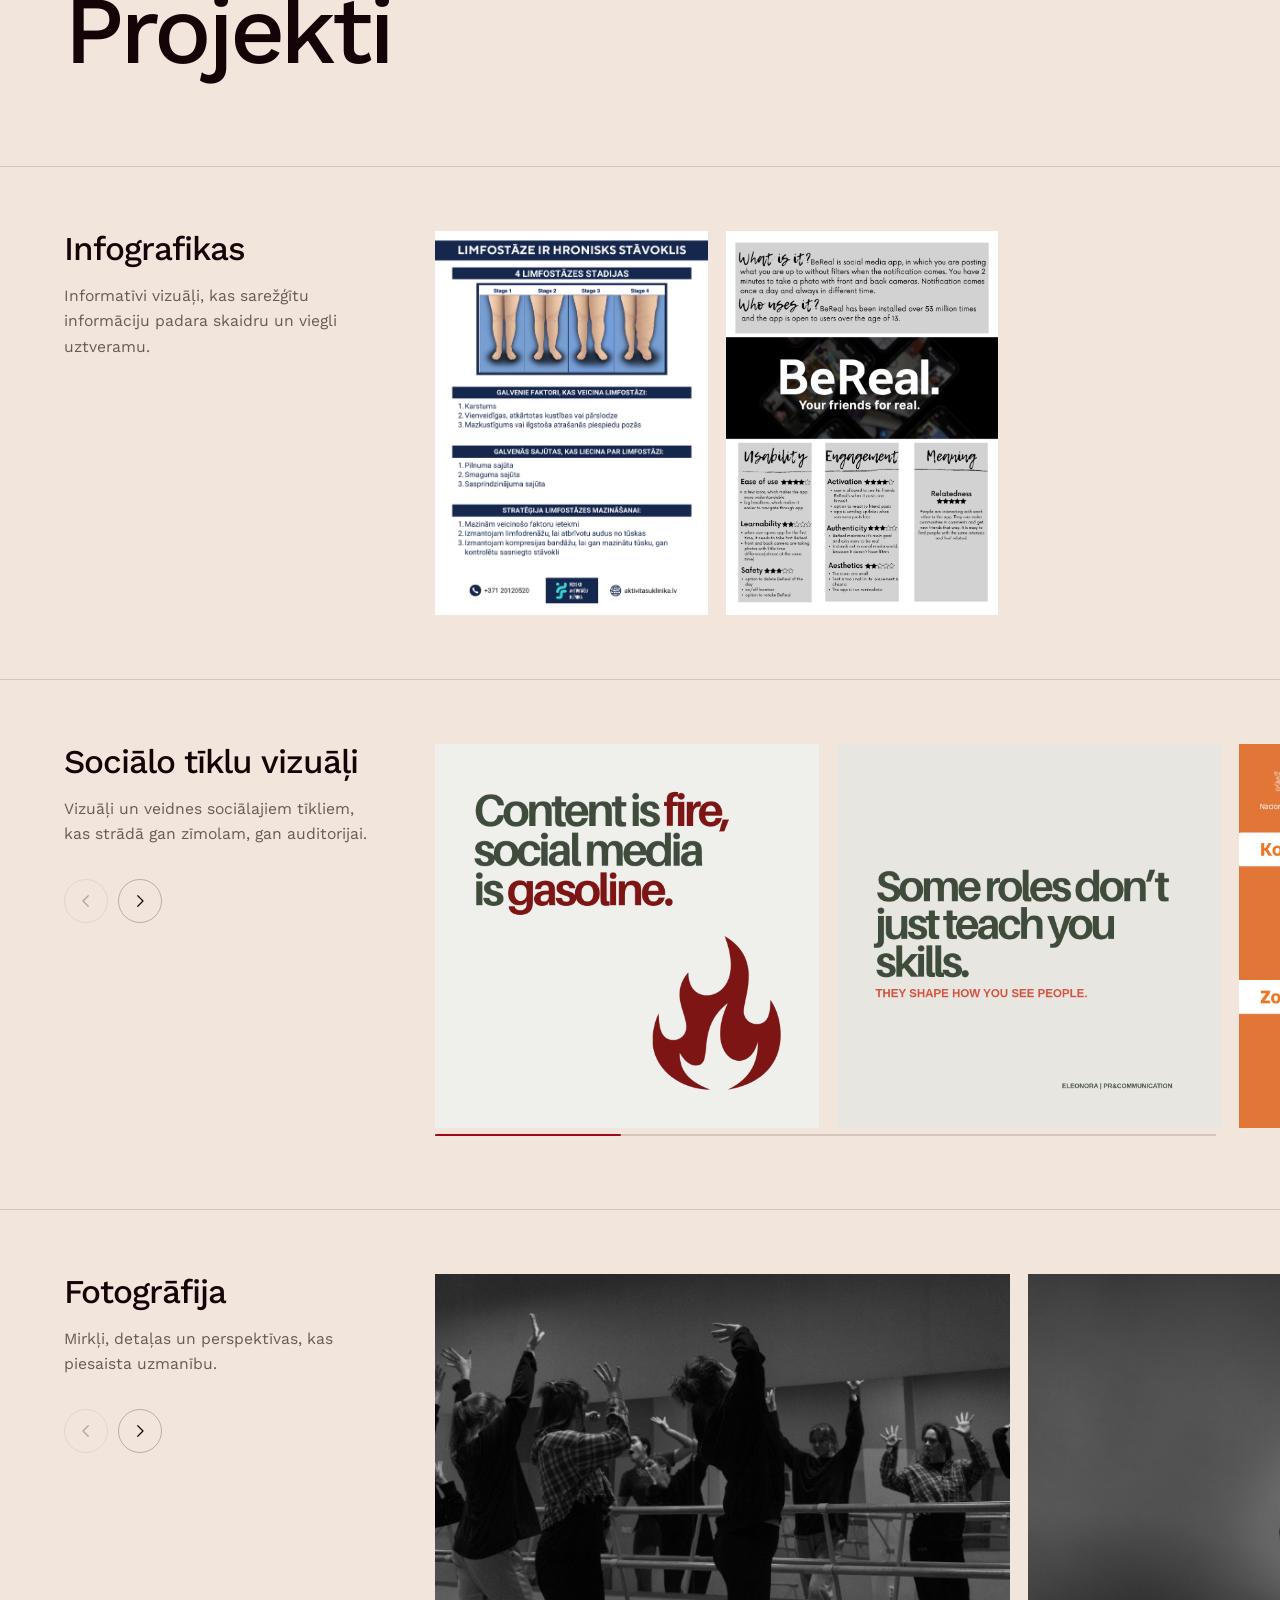
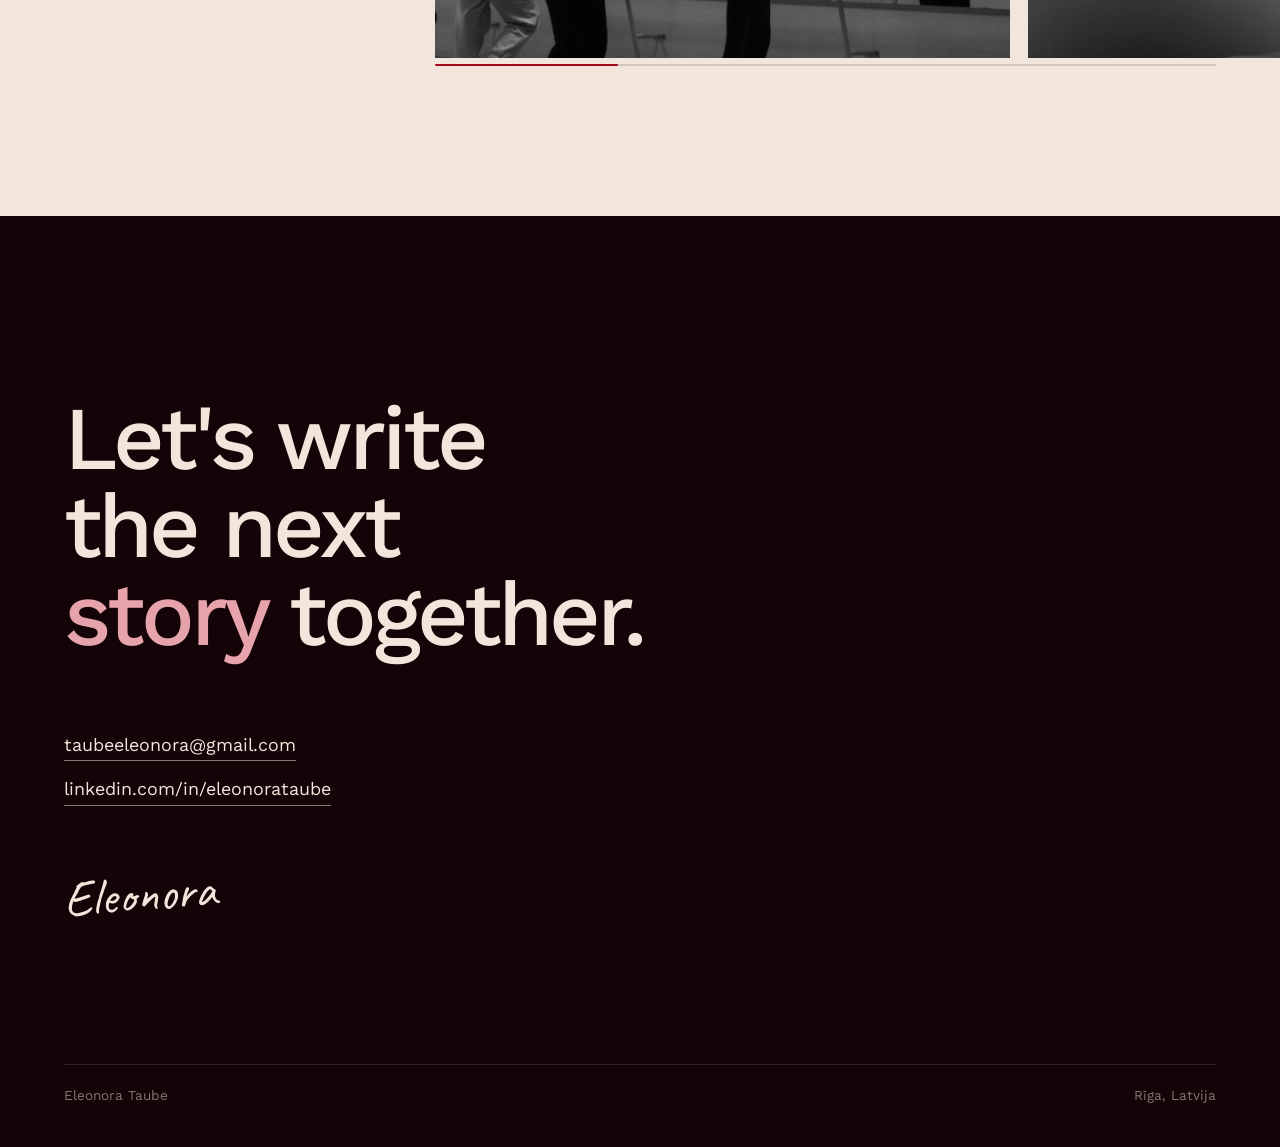
==== commit 12e04f12: "Prasmes/Rīki: add content management systems Co-Authored-By: Claude Opus 5.5 <noreply@anthropic.com>" ====
--- a/index.html
+++ b/index.html
@@ -105,6 +105,7 @@
             <li>Canva</li>
             <li>Notion</li>
             <li>Meta Business Suite</li>
+            <li>Satura pārvaldības sistēmas (WordPress, Mozello, Custom)</li>
             <li>MS Office</li>
             <li>Google Workspace</li>
             <li>Claude &amp; MCP integrācijas</li>
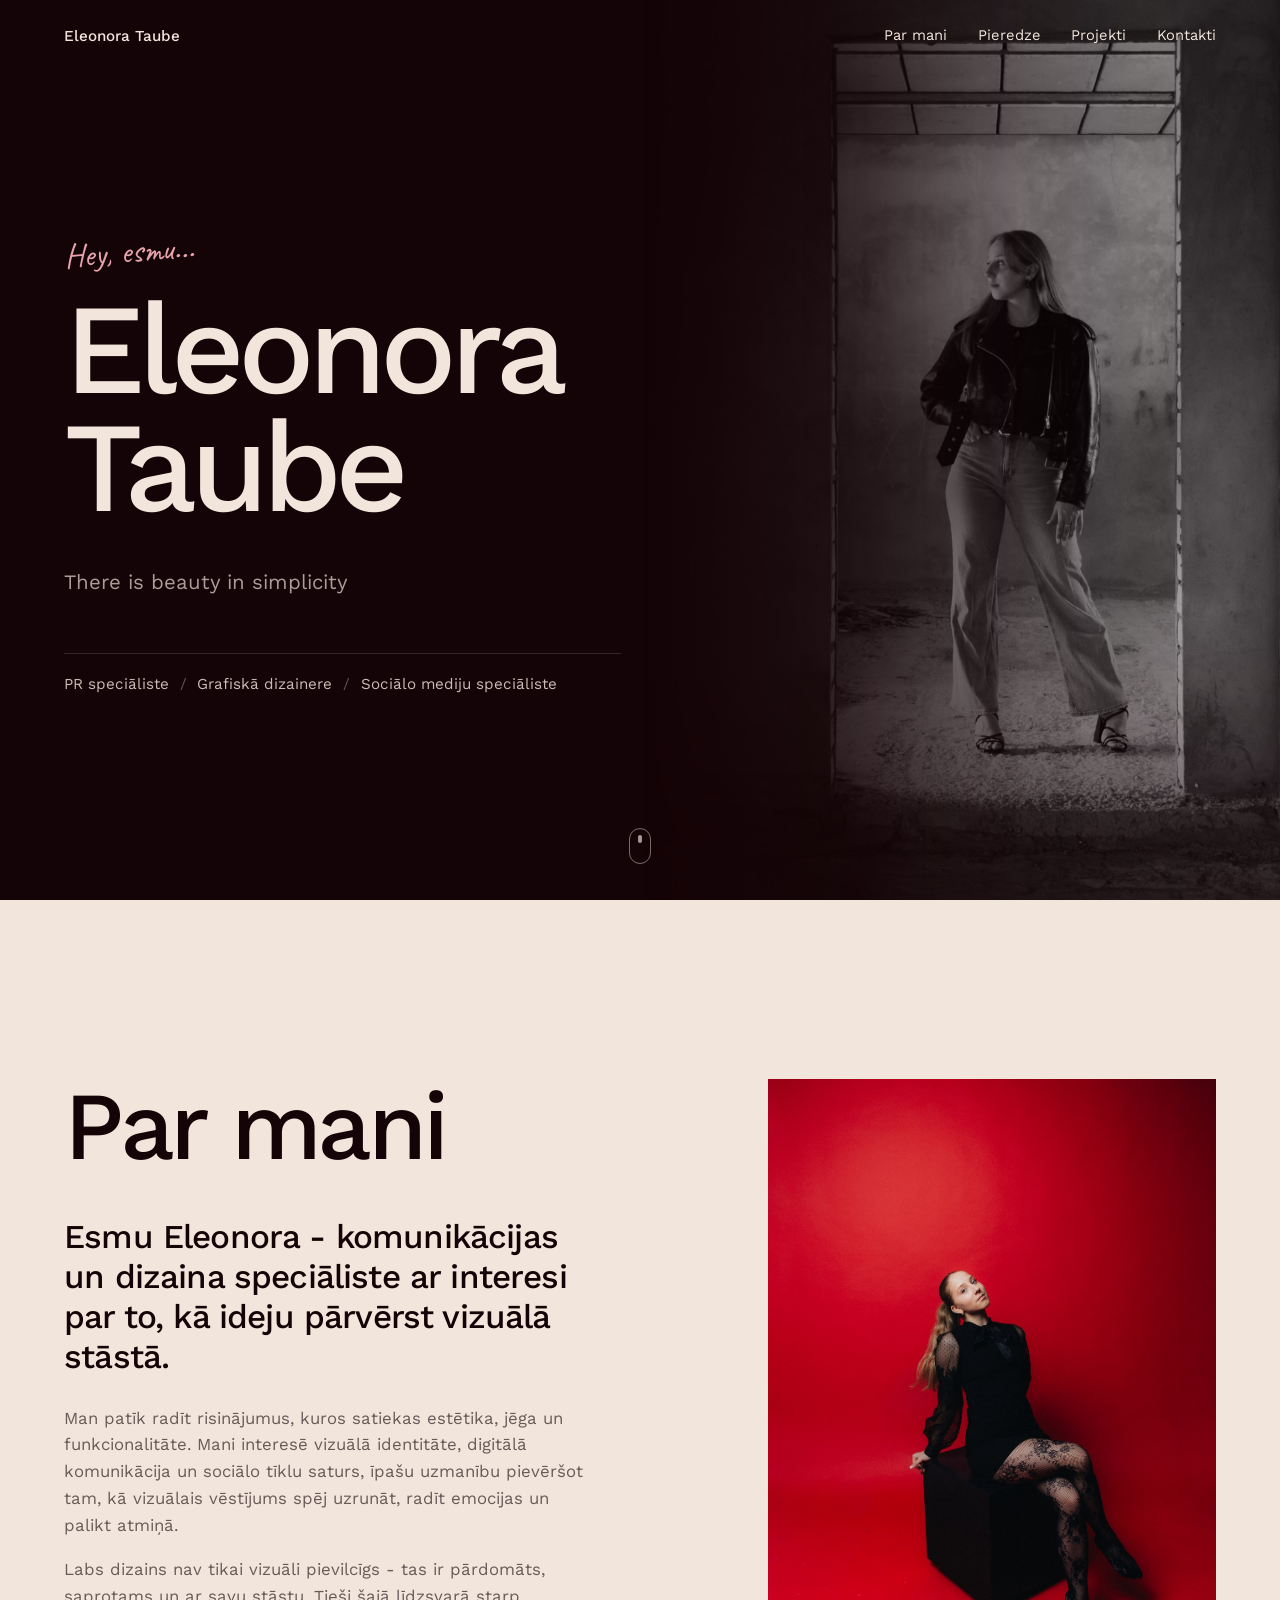
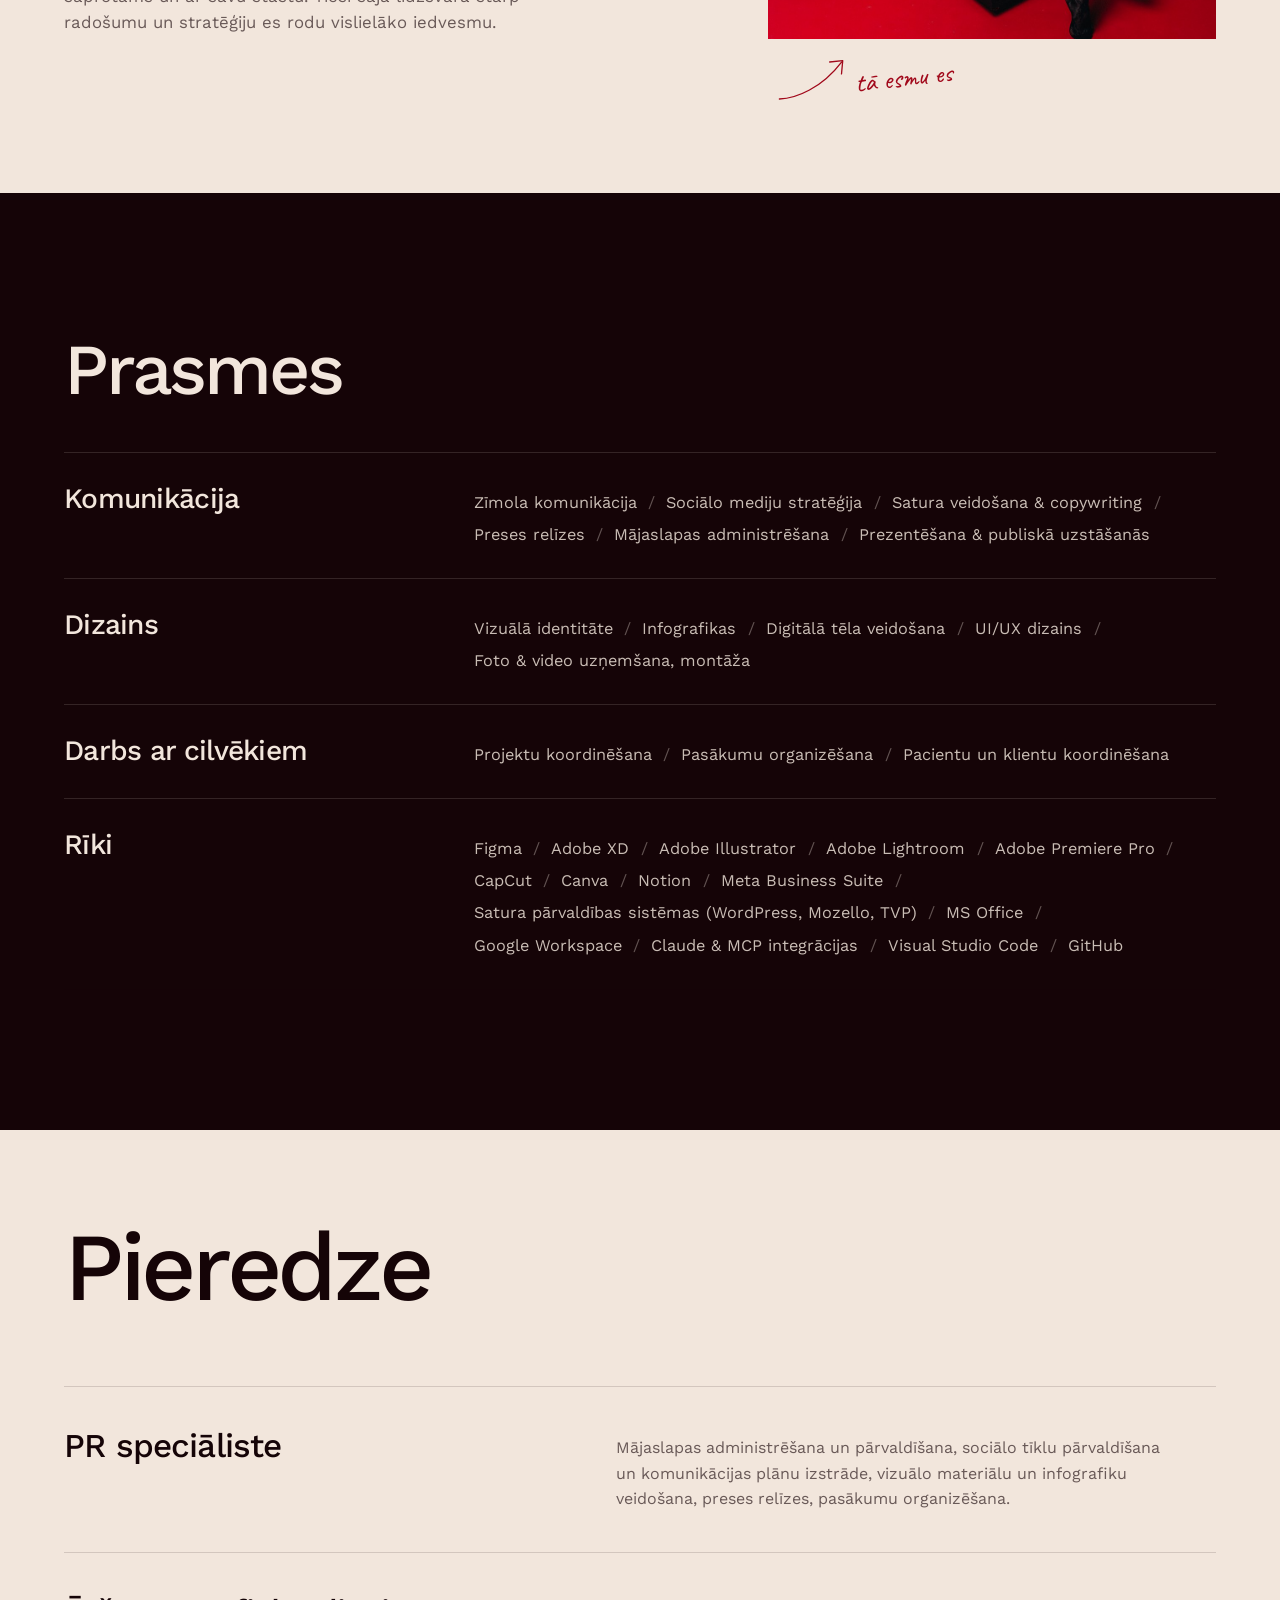
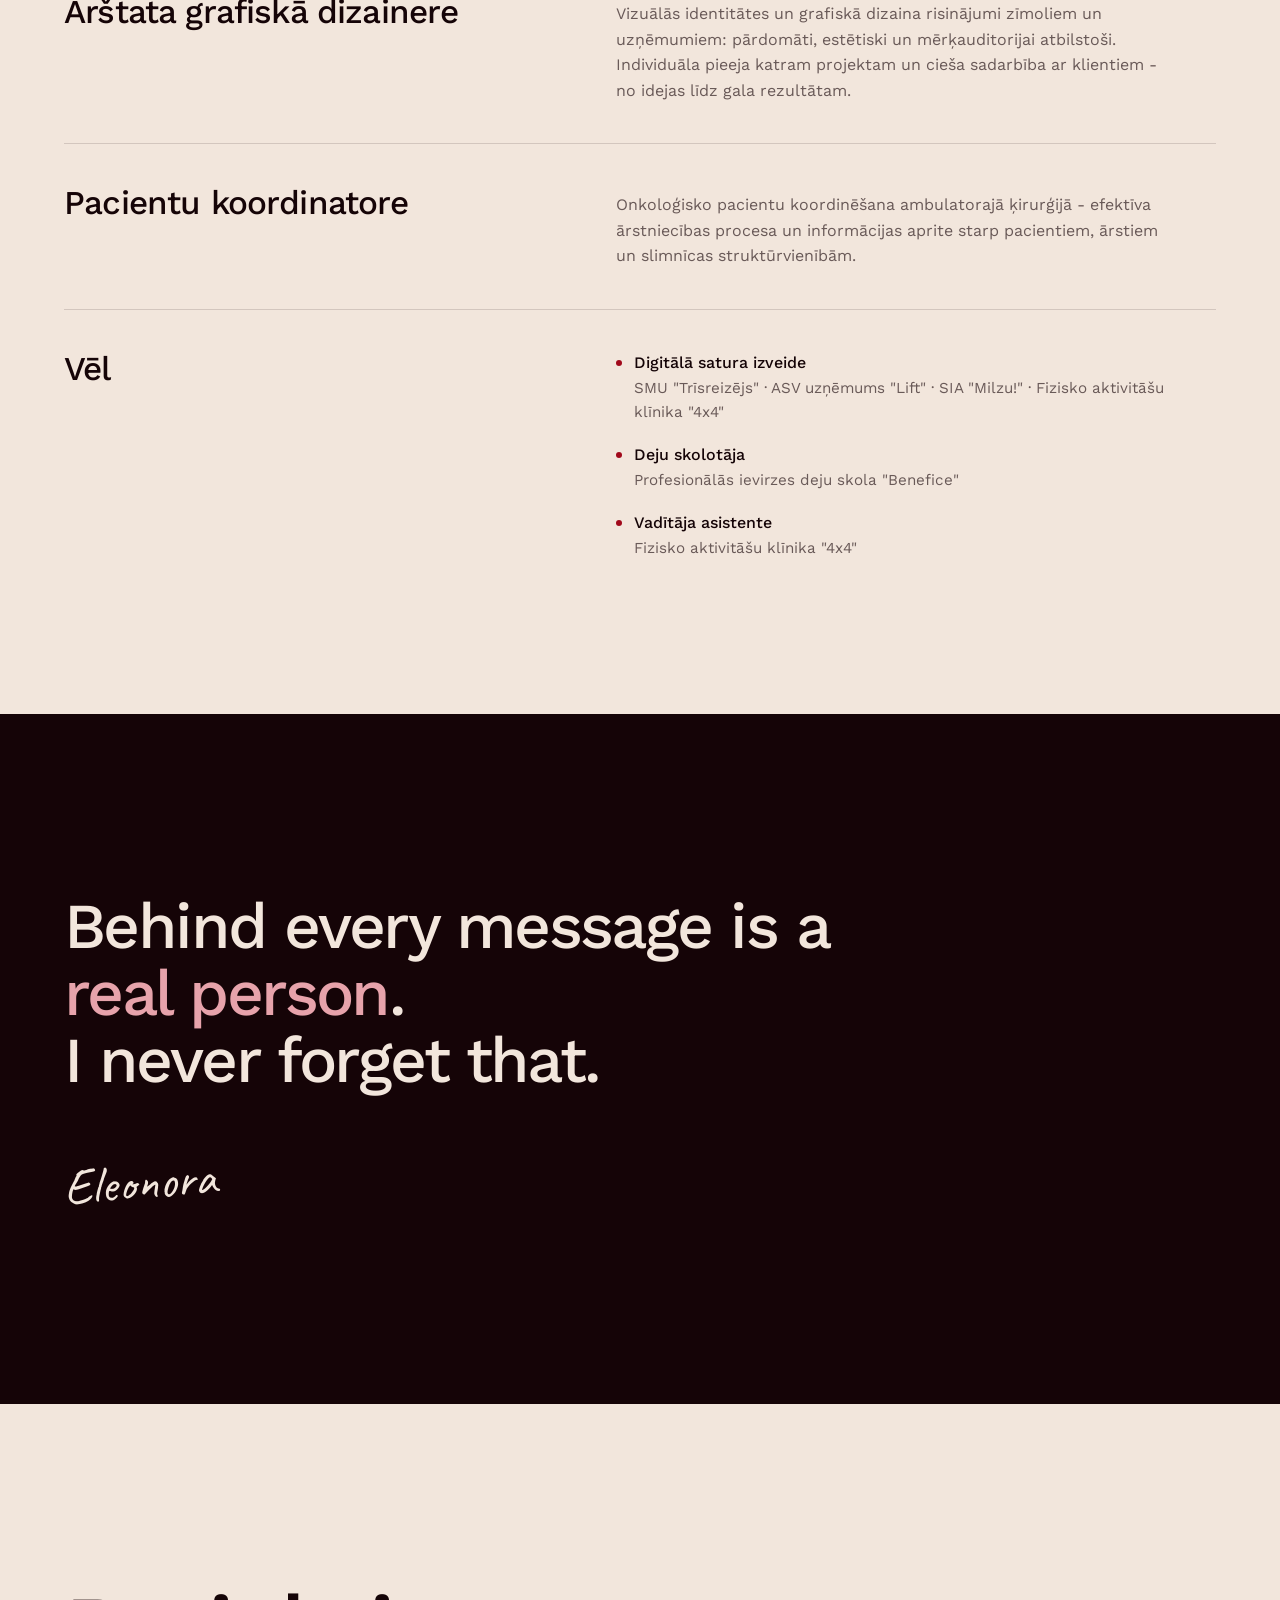
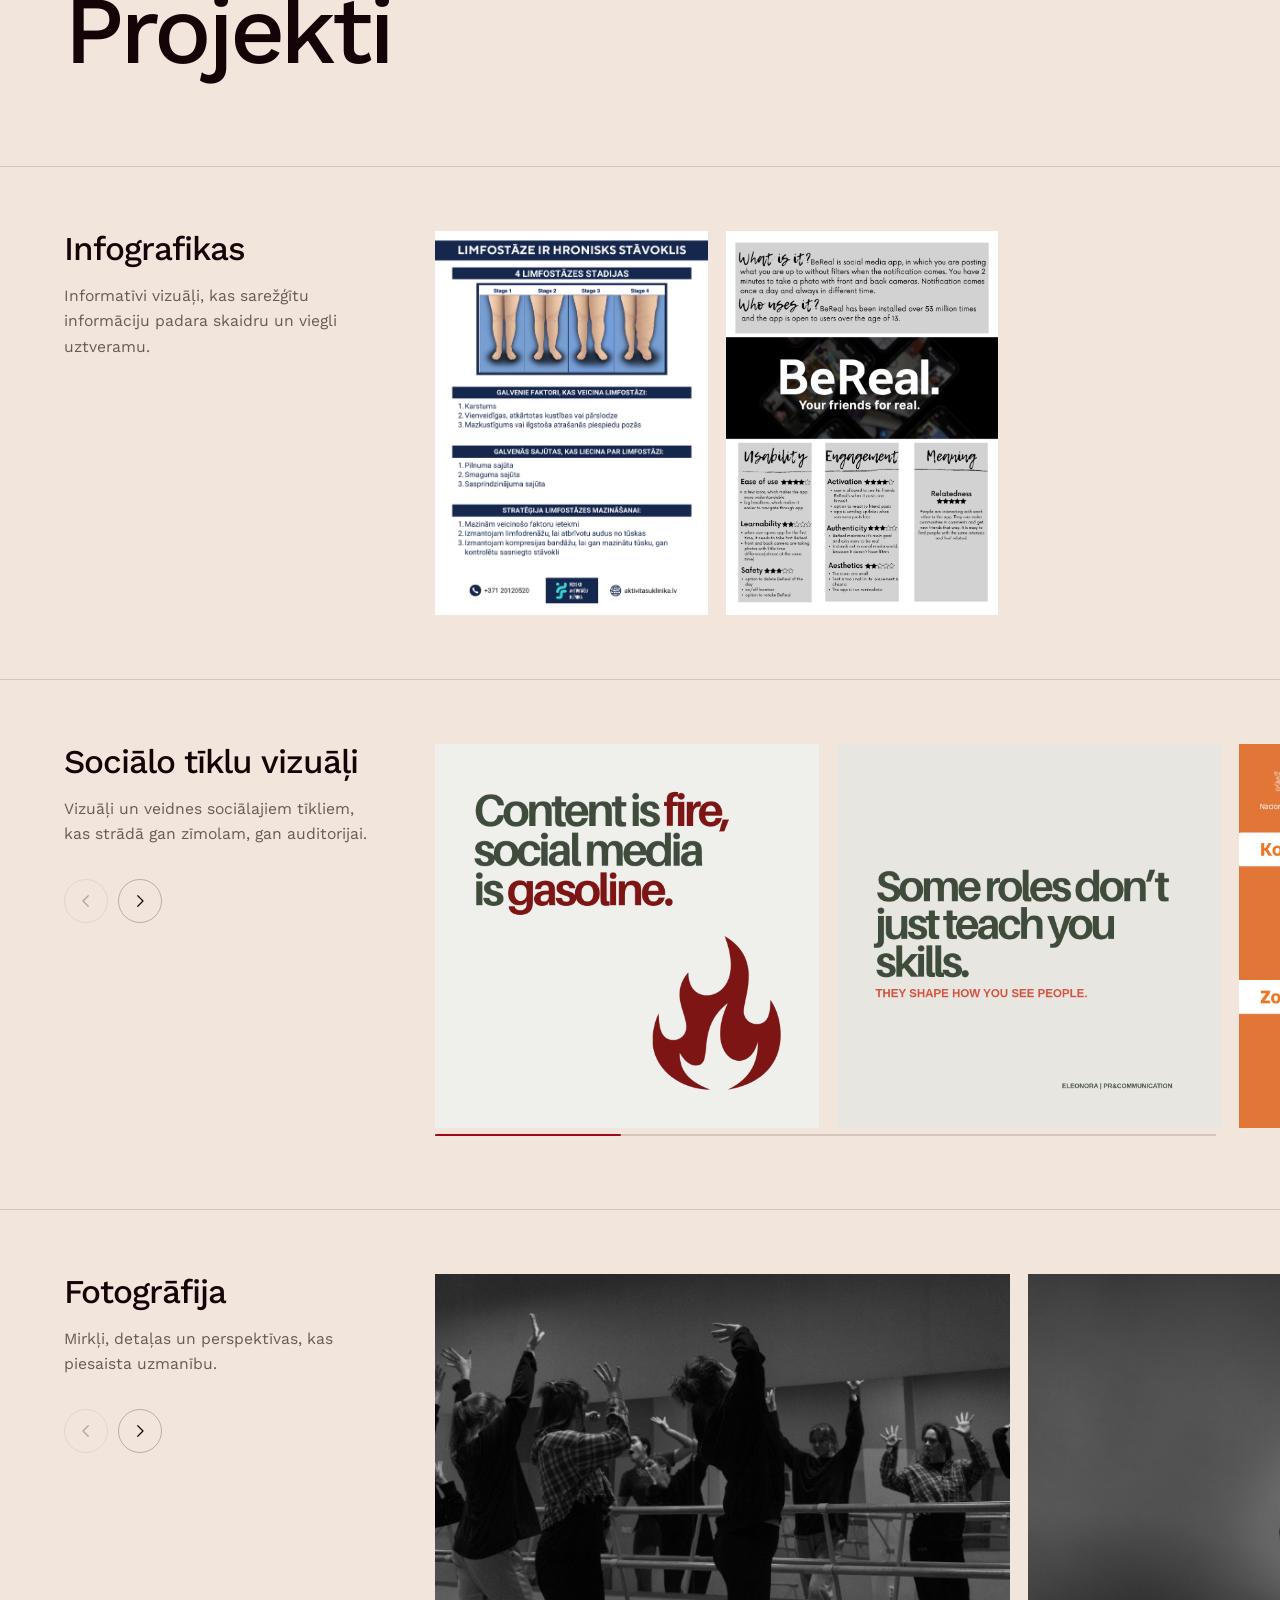
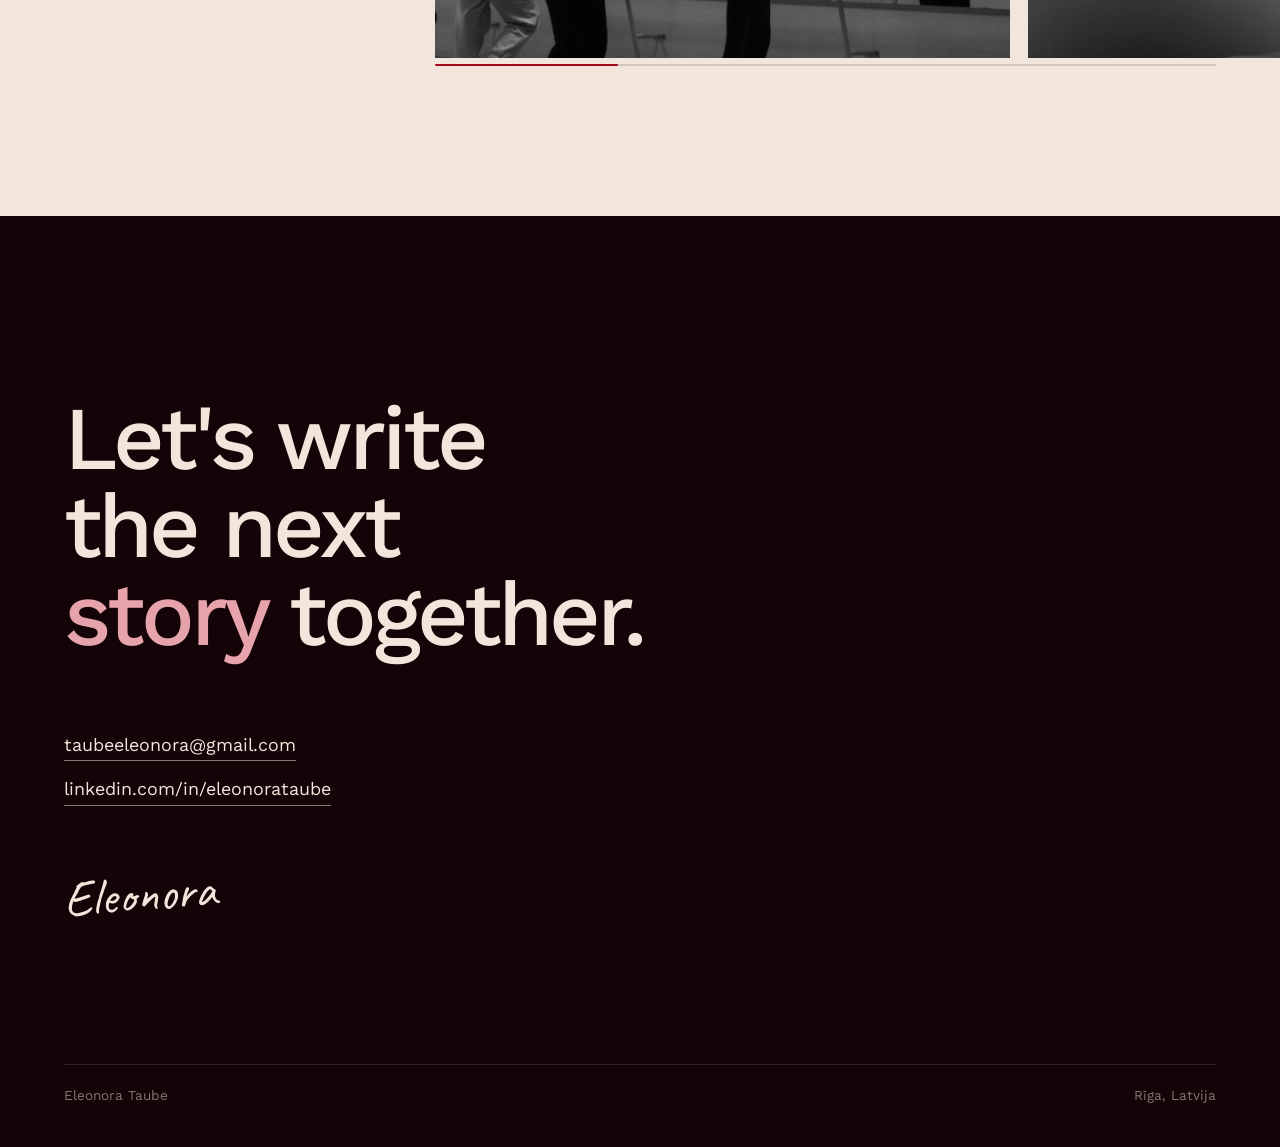
==== commit 43ecbd21: "Prasmes/Rīki: Custom -> TVP Co-Authored-By: Claude Opus 5.5 <noreply@anthropic.com>" ====
--- a/index.html
+++ b/index.html
@@ -105,7 +105,7 @@
             <li>Canva</li>
             <li>Notion</li>
             <li>Meta Business Suite</li>
-            <li>Satura pārvaldības sistēmas (WordPress, Mozello, Custom)</li>
+            <li>Satura pārvaldības sistēmas (WordPress, Mozello, TVP)</li>
             <li>MS Office</li>
             <li>Google Workspace</li>
             <li>Claude &amp; MCP integrācijas</li>
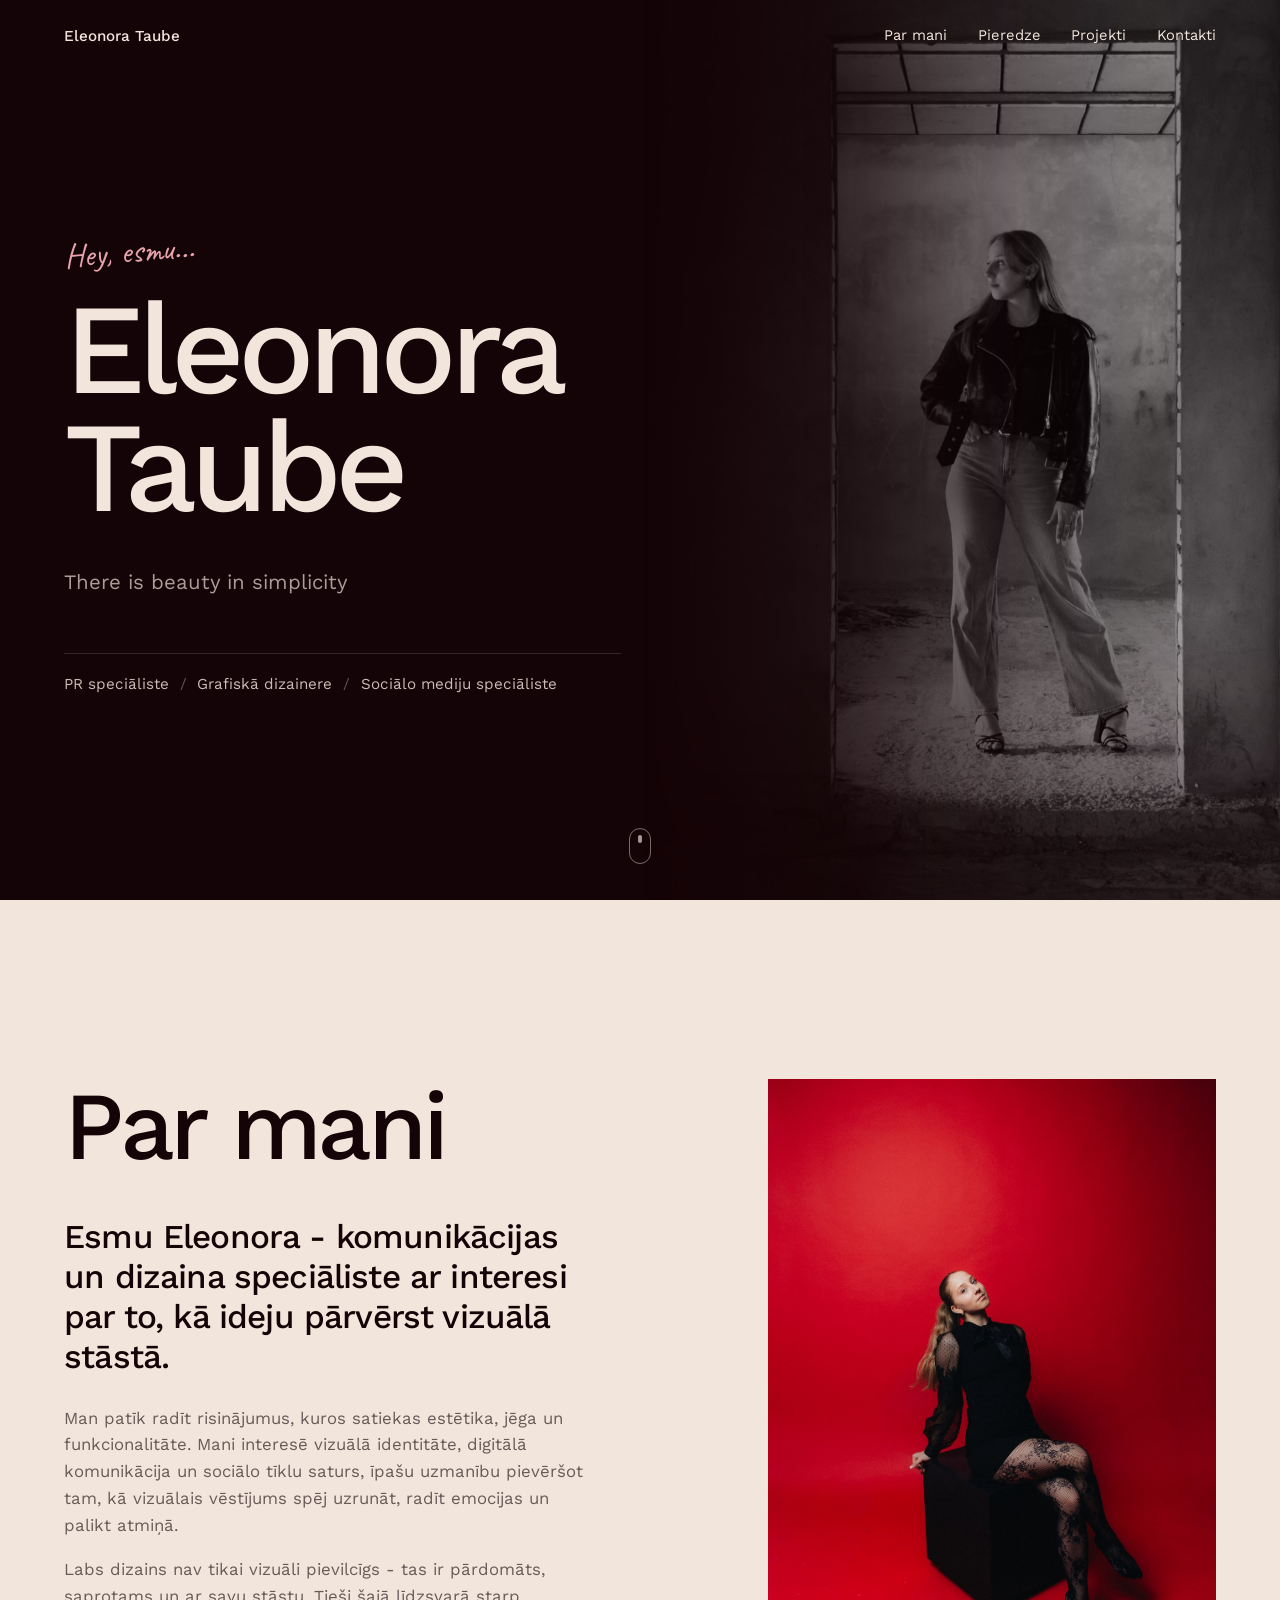
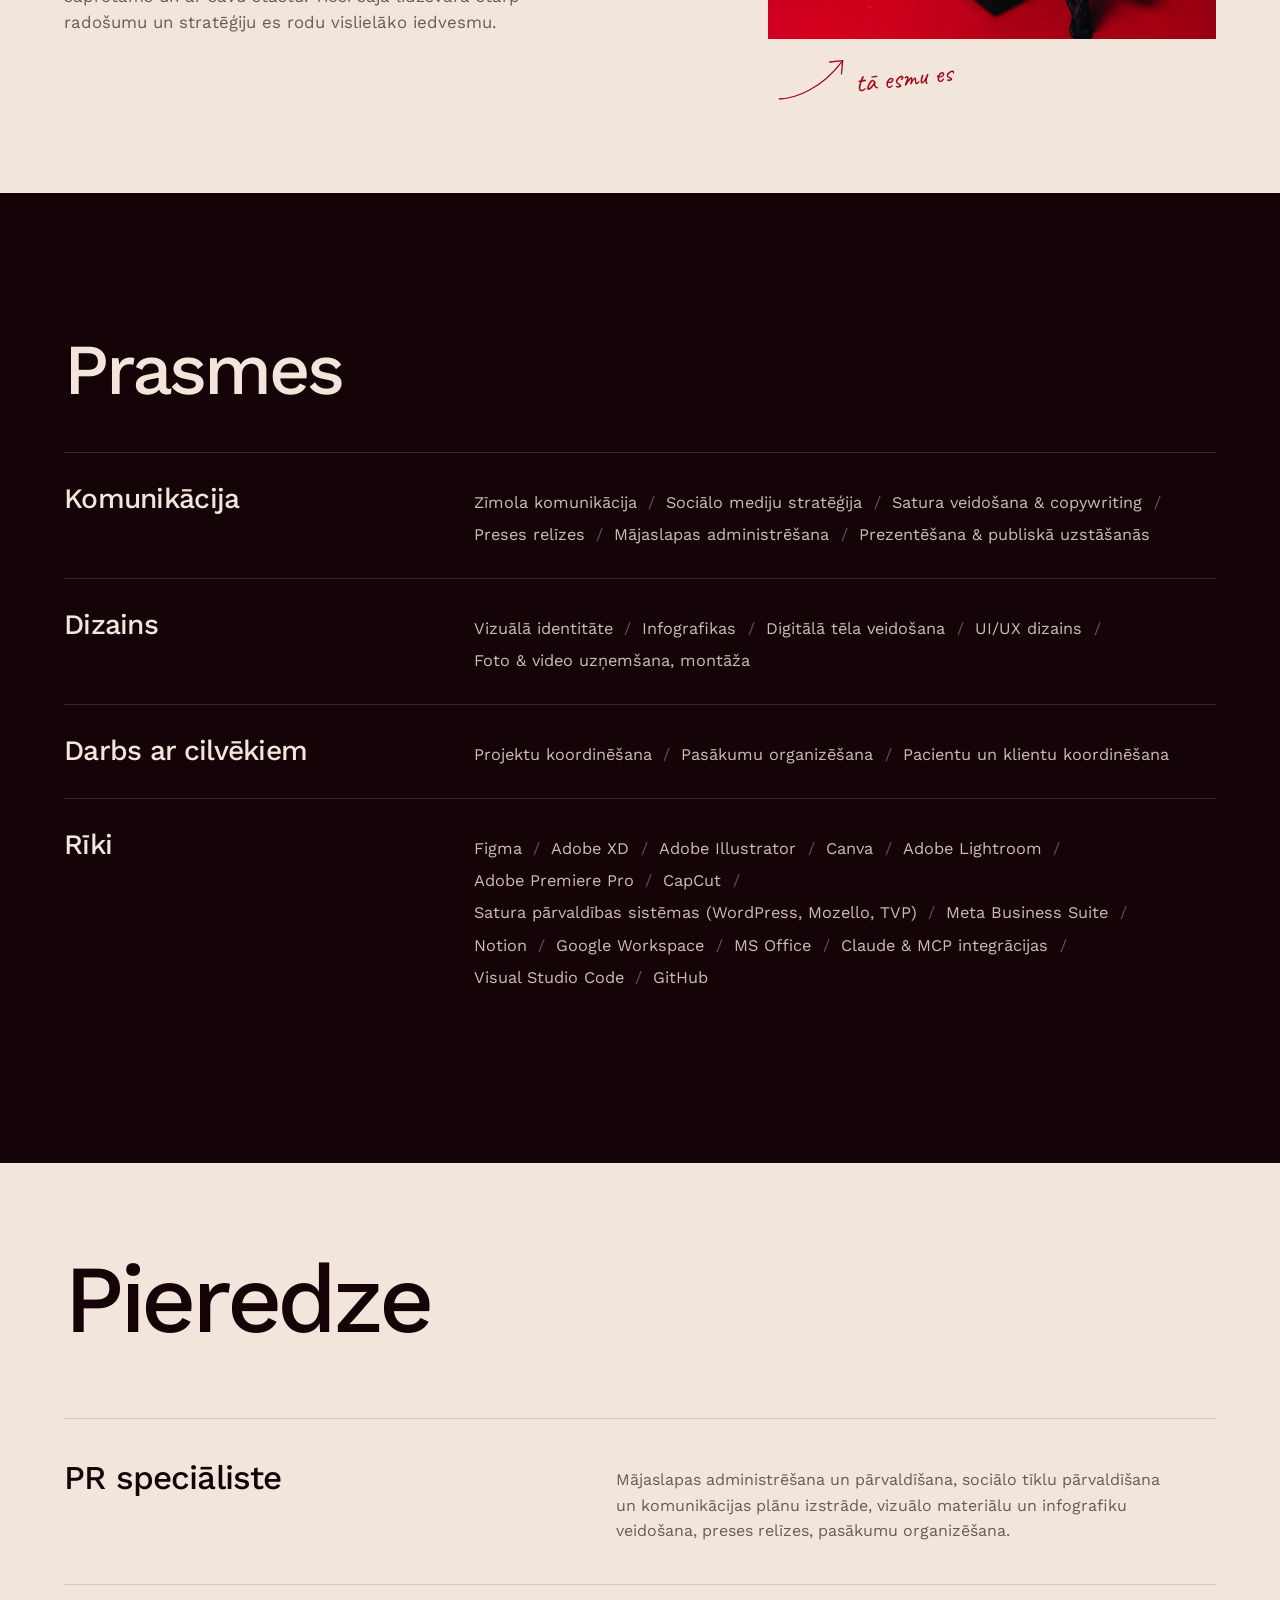
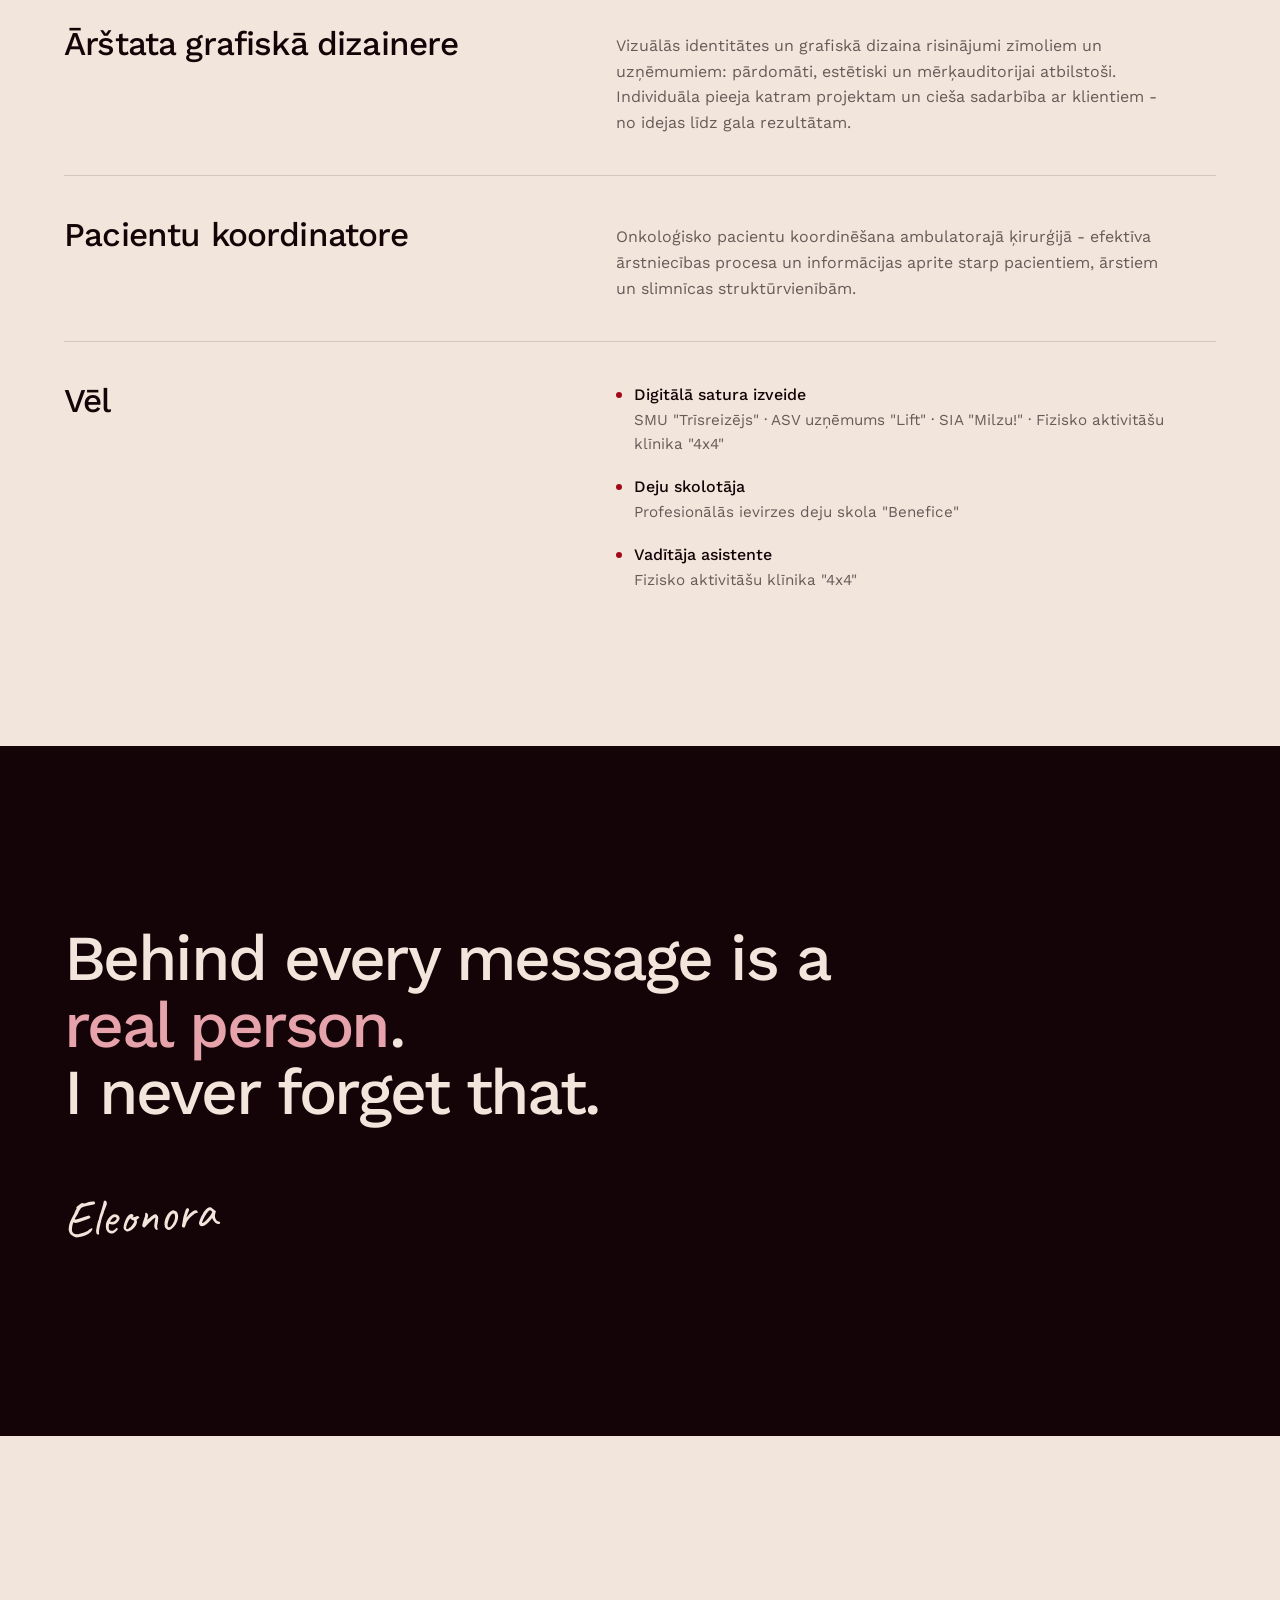
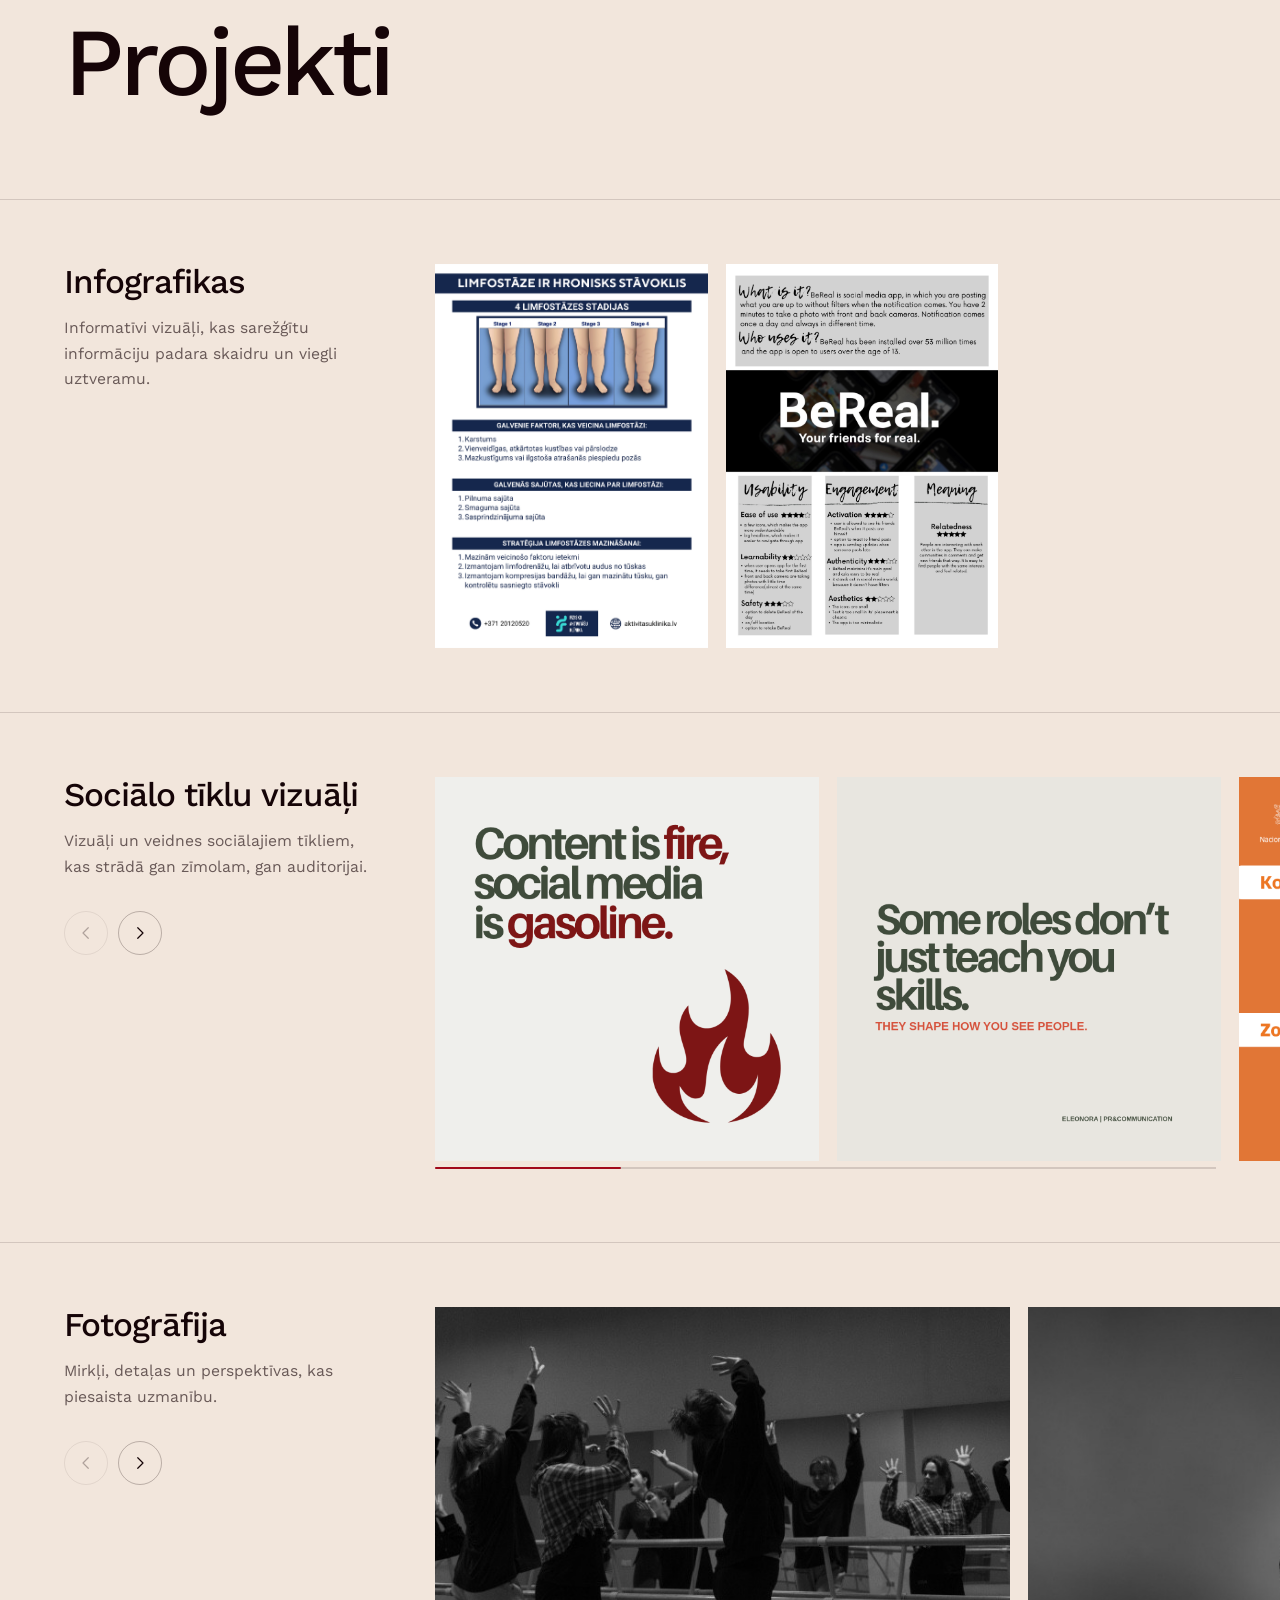
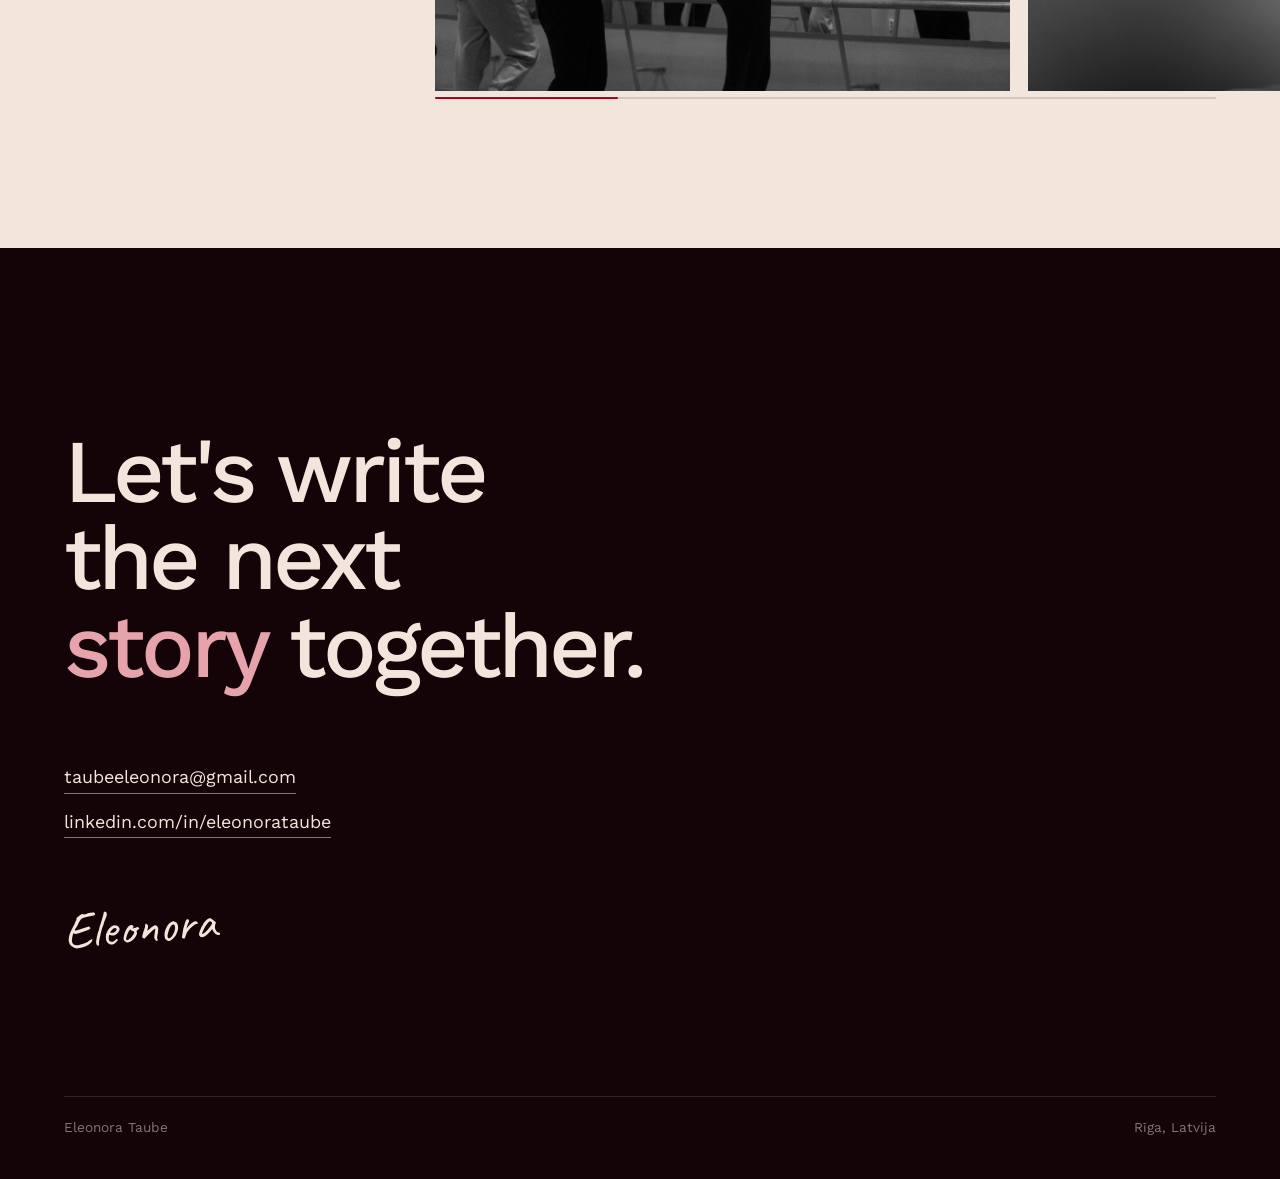
==== commit 9b310816: "Prasmes/Rīki: group tools by purpose Co-Authored-By: Claude Opus 5.5 <noreply@anthropic.com>" ====
--- a/index.html
+++ b/index.html
@@ -99,15 +99,15 @@
             <li>Figma</li>
             <li>Adobe XD</li>
             <li>Adobe Illustrator</li>
+            <li>Canva</li>
             <li>Adobe Lightroom</li>
             <li>Adobe Premiere Pro</li>
             <li>CapCut</li>
-            <li>Canva</li>
+            <li>Satura pārvaldības sistēmas (WordPress, Mozello, TVP)</li>
+            <li>Meta Business Suite</li>
             <li>Notion</li>
-            <li>Meta Business Suite</li>
-            <li>Satura pārvaldības sistēmas (WordPress, Mozello, TVP)</li>
+            <li>Google Workspace</li>
             <li>MS Office</li>
-            <li>Google Workspace</li>
             <li>Claude &amp; MCP integrācijas</li>
             <li>Visual Studio Code</li>
             <li>GitHub</li>
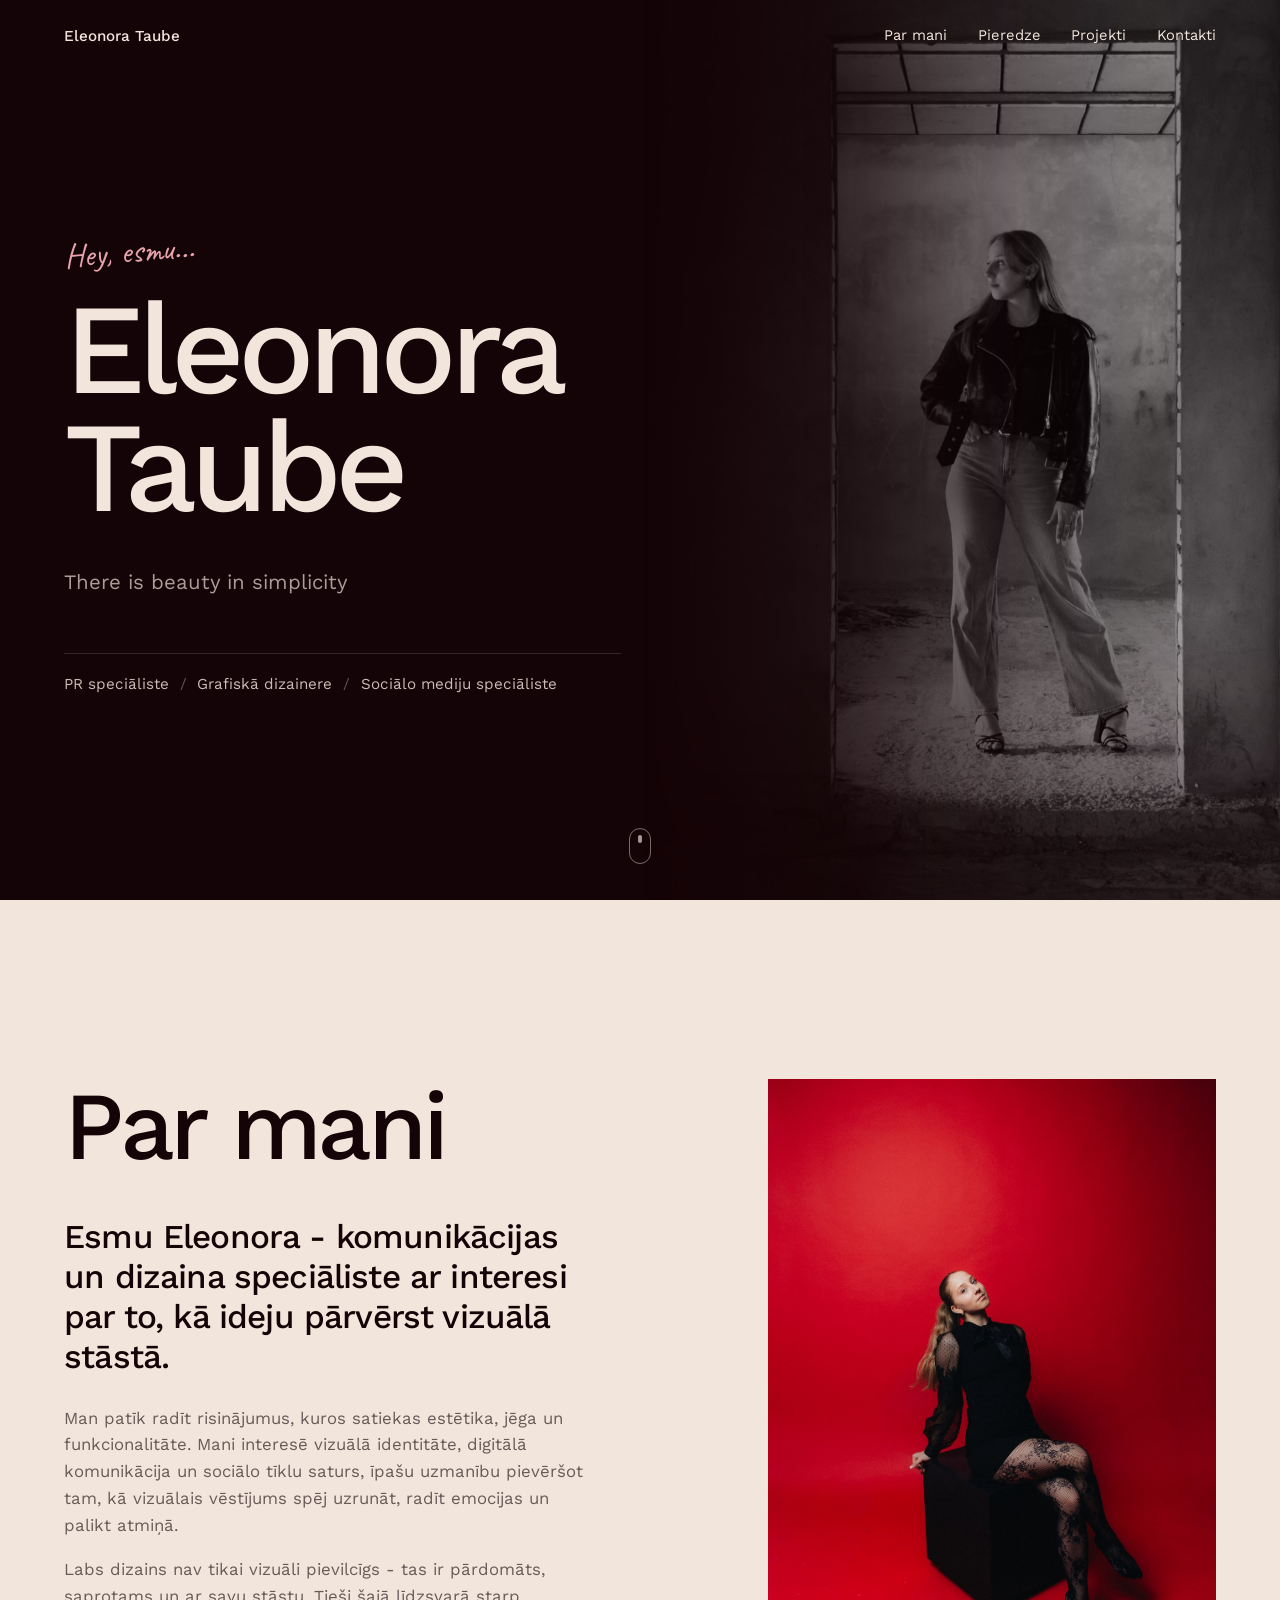
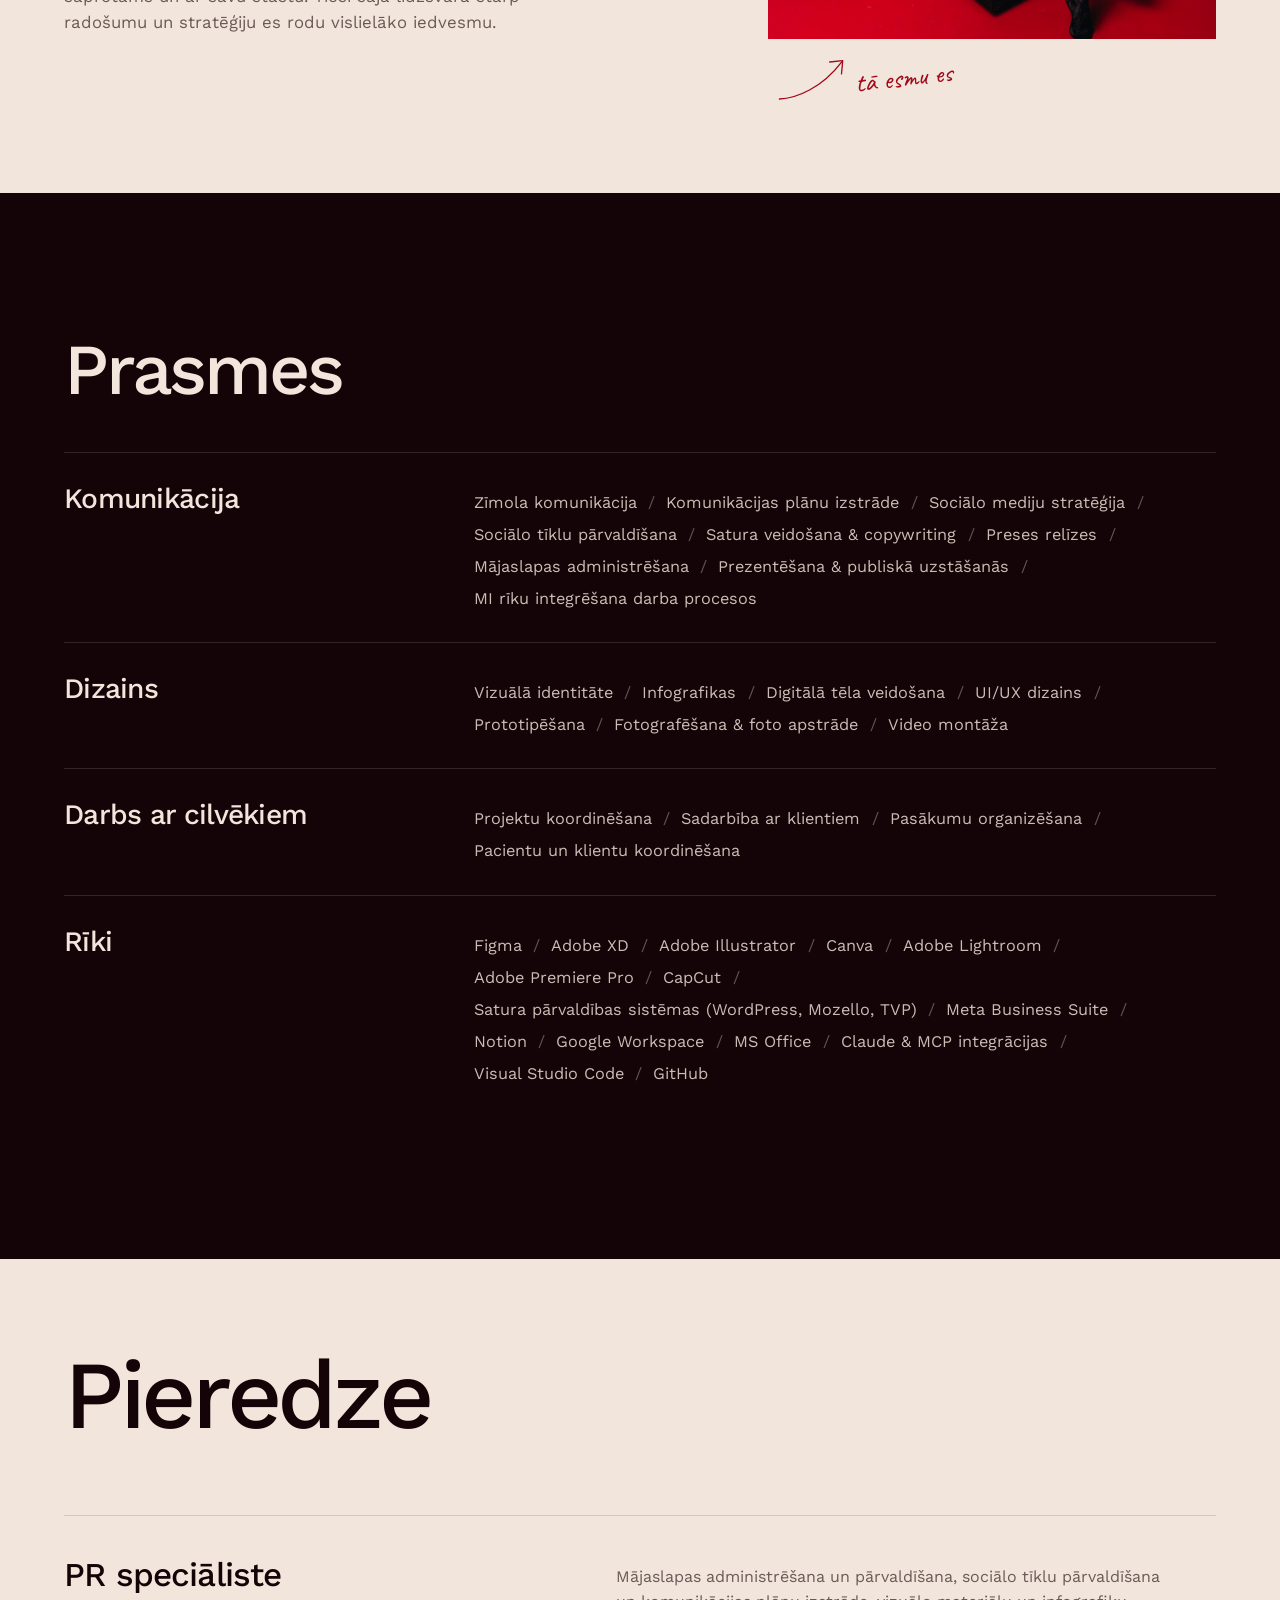
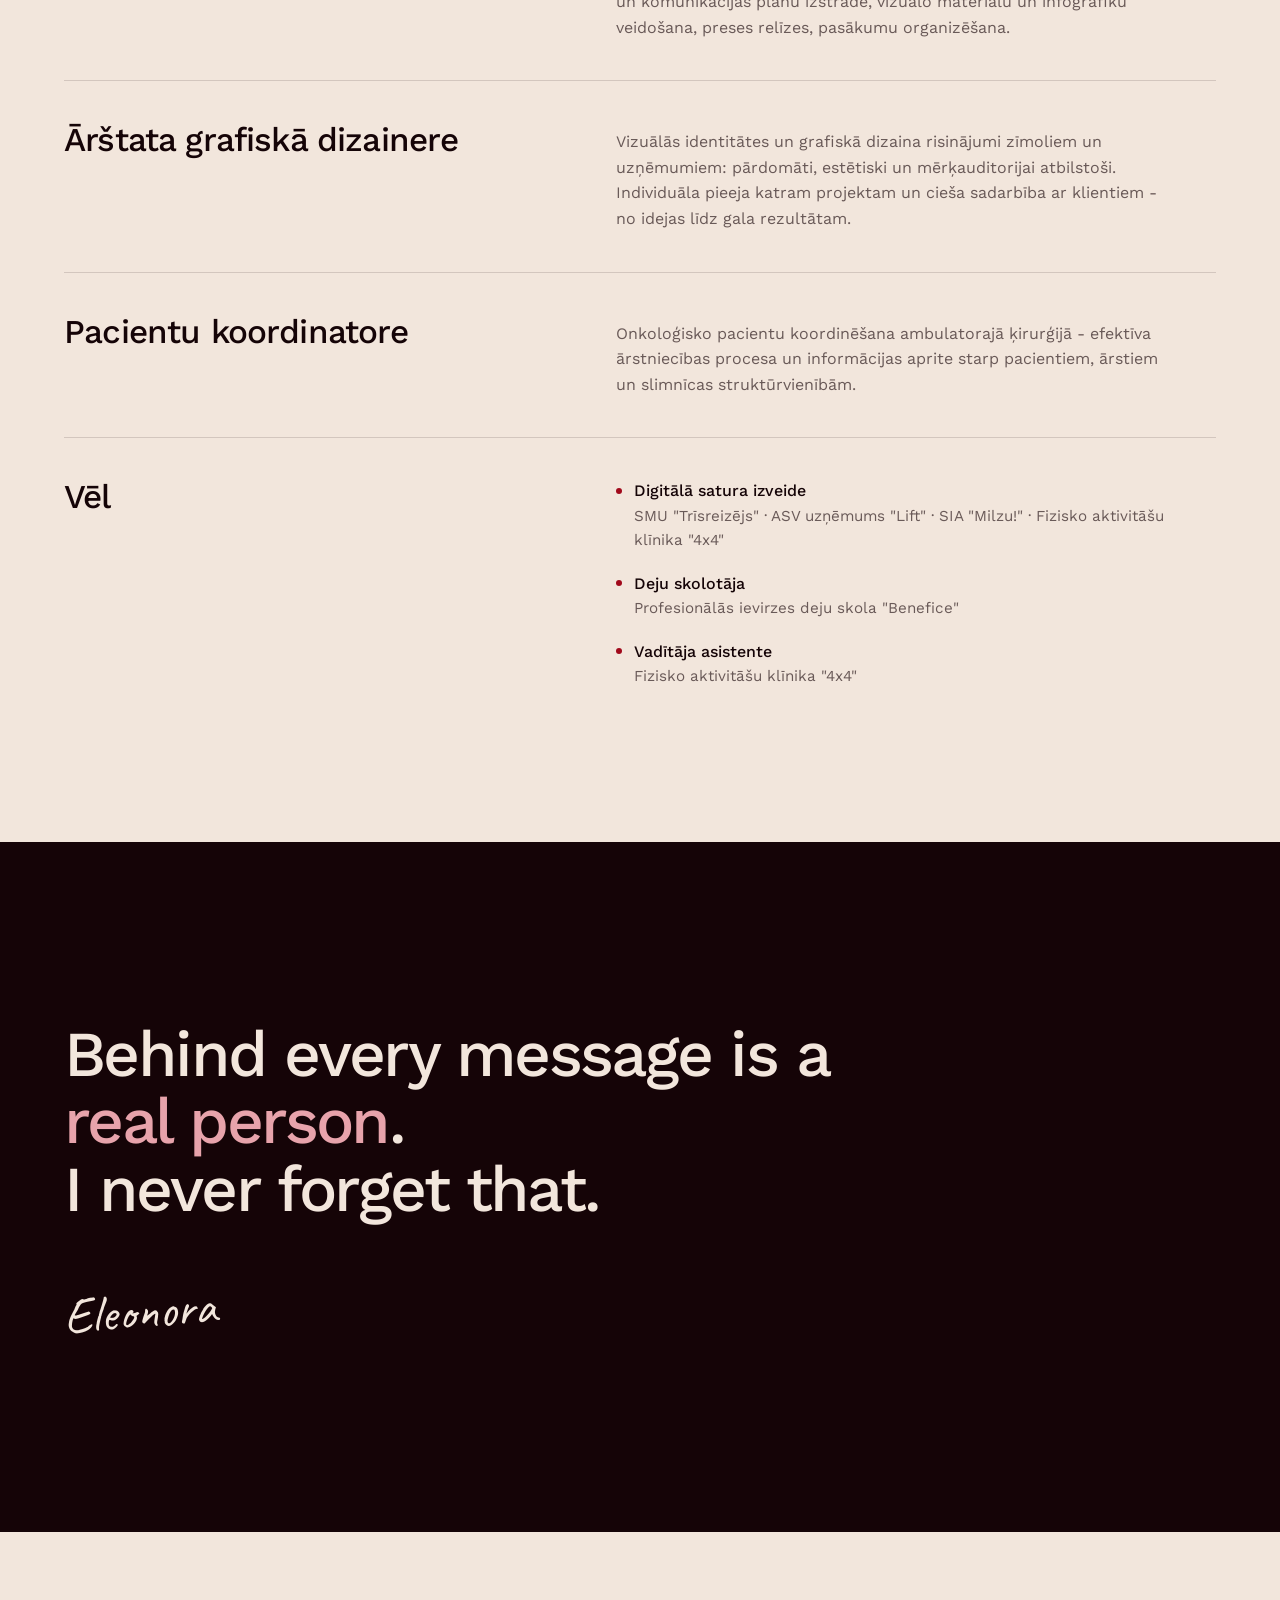
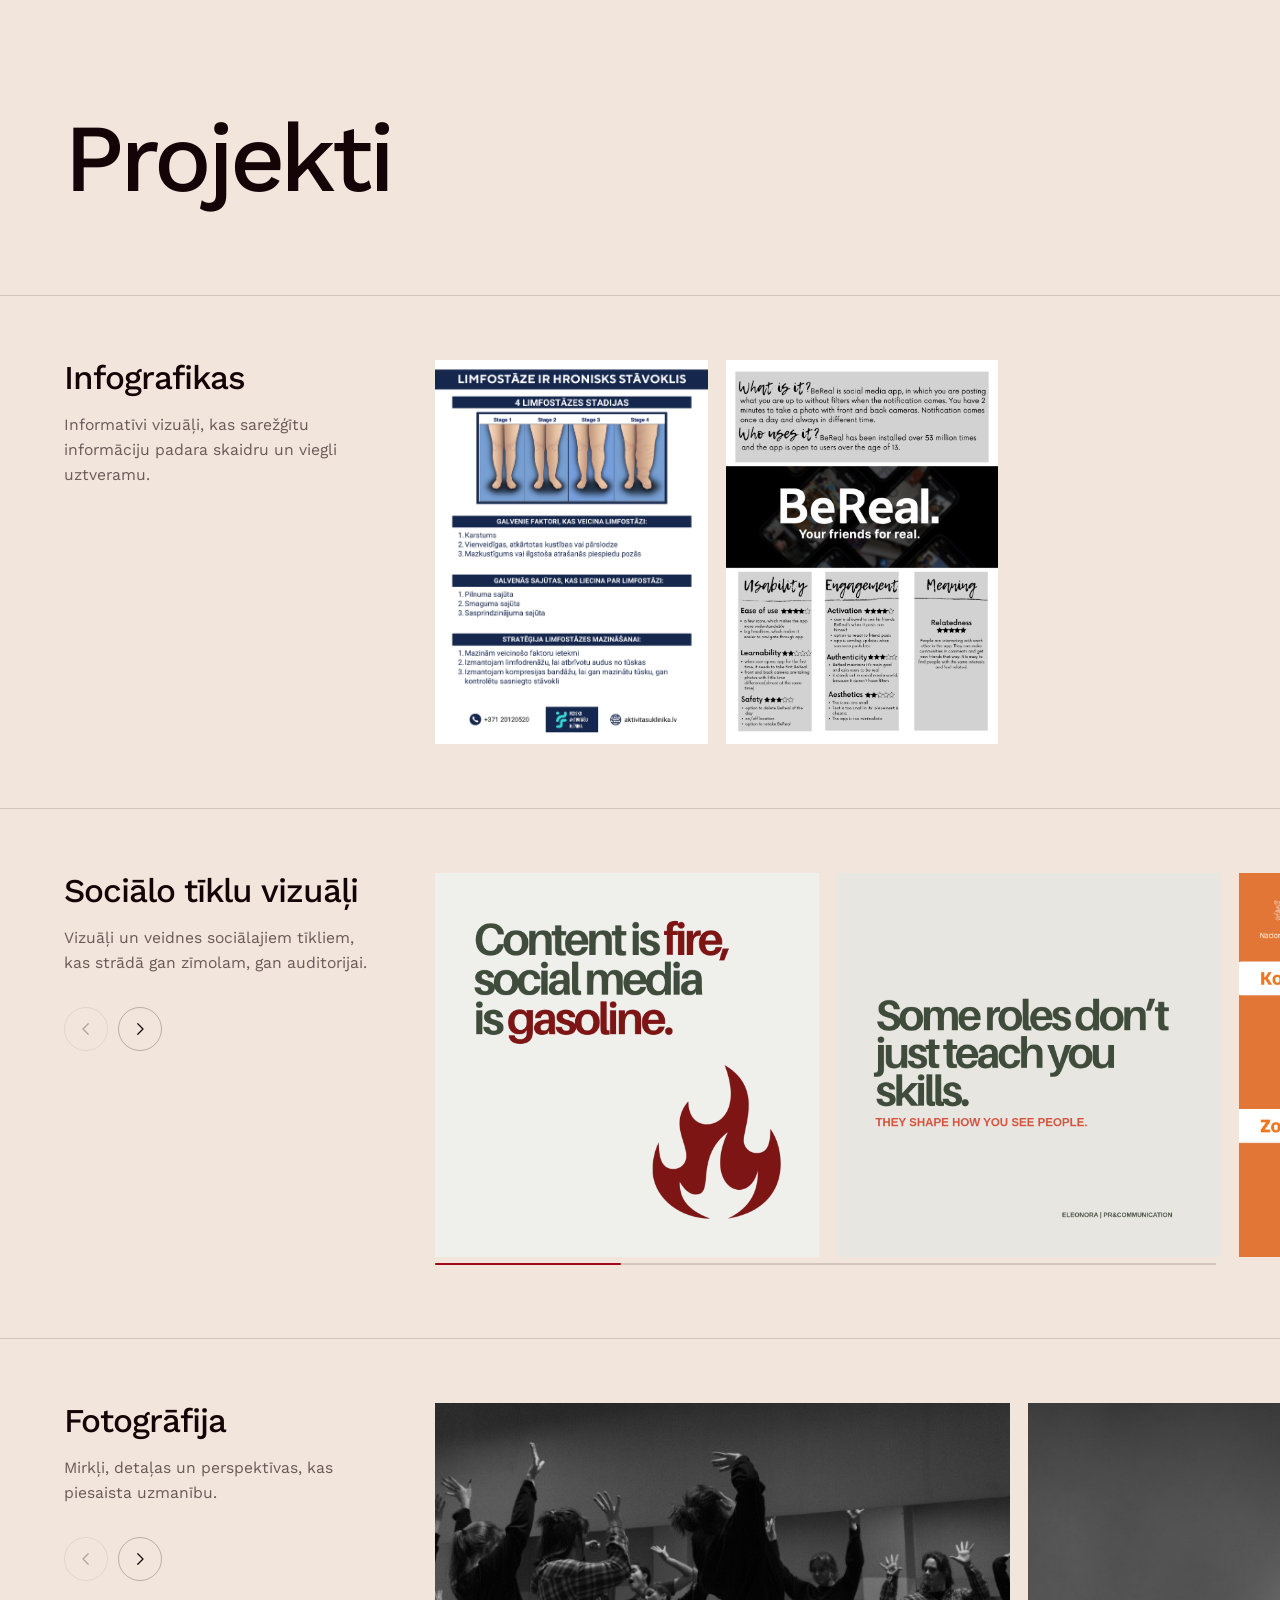
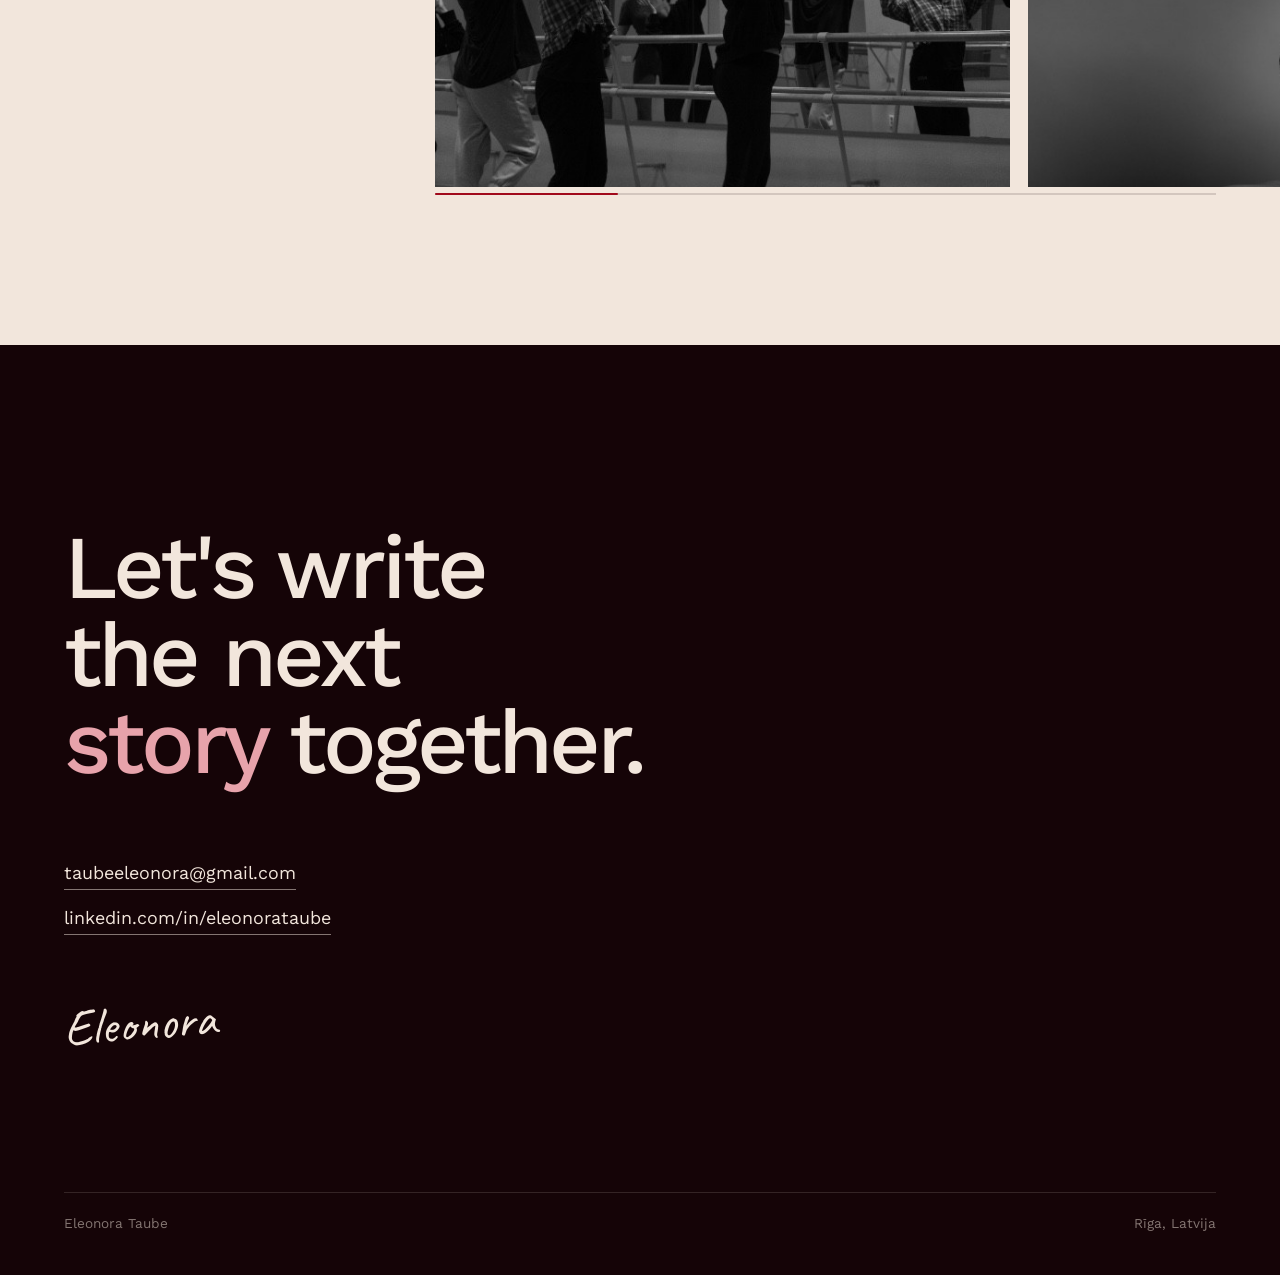
==== commit 51335d9c: "Prasmes: add skills that match the tools and job descriptions Co-Authored-By: Claude Opus 5.5 <norep" ====
--- a/index.html
+++ b/index.html
@@ -68,11 +68,14 @@
           <dt>Komunikācija</dt>
           <dd><ul>
             <li>Zīmola komunikācija</li>
+            <li>Komunikācijas plānu izstrāde</li>
             <li>Sociālo mediju stratēģija</li>
+            <li>Sociālo tīklu pārvaldīšana</li>
             <li>Satura veidošana &amp; copywriting</li>
             <li>Preses relīzes</li>
             <li>Mājaslapas administrēšana</li>
             <li>Prezentēšana &amp; publiskā uzstāšanās</li>
+            <li>MI rīku integrēšana darba procesos</li>
           </ul></dd>
         </div>
         <div class="skill-row">
@@ -82,13 +85,16 @@
             <li>Infografikas</li>
             <li>Digitālā tēla veidošana</li>
             <li>UI/UX dizains</li>
-            <li>Foto &amp; video uzņemšana, montāža</li>
+            <li>Prototipēšana</li>
+            <li>Fotografēšana &amp; foto apstrāde</li>
+            <li>Video montāža</li>
           </ul></dd>
         </div>
         <div class="skill-row">
           <dt>Darbs ar cilvēkiem</dt>
           <dd><ul>
             <li>Projektu koordinēšana</li>
+            <li>Sadarbība ar klientiem</li>
             <li>Pasākumu organizēšana</li>
             <li>Pacientu un klientu koordinēšana</li>
           </ul></dd>
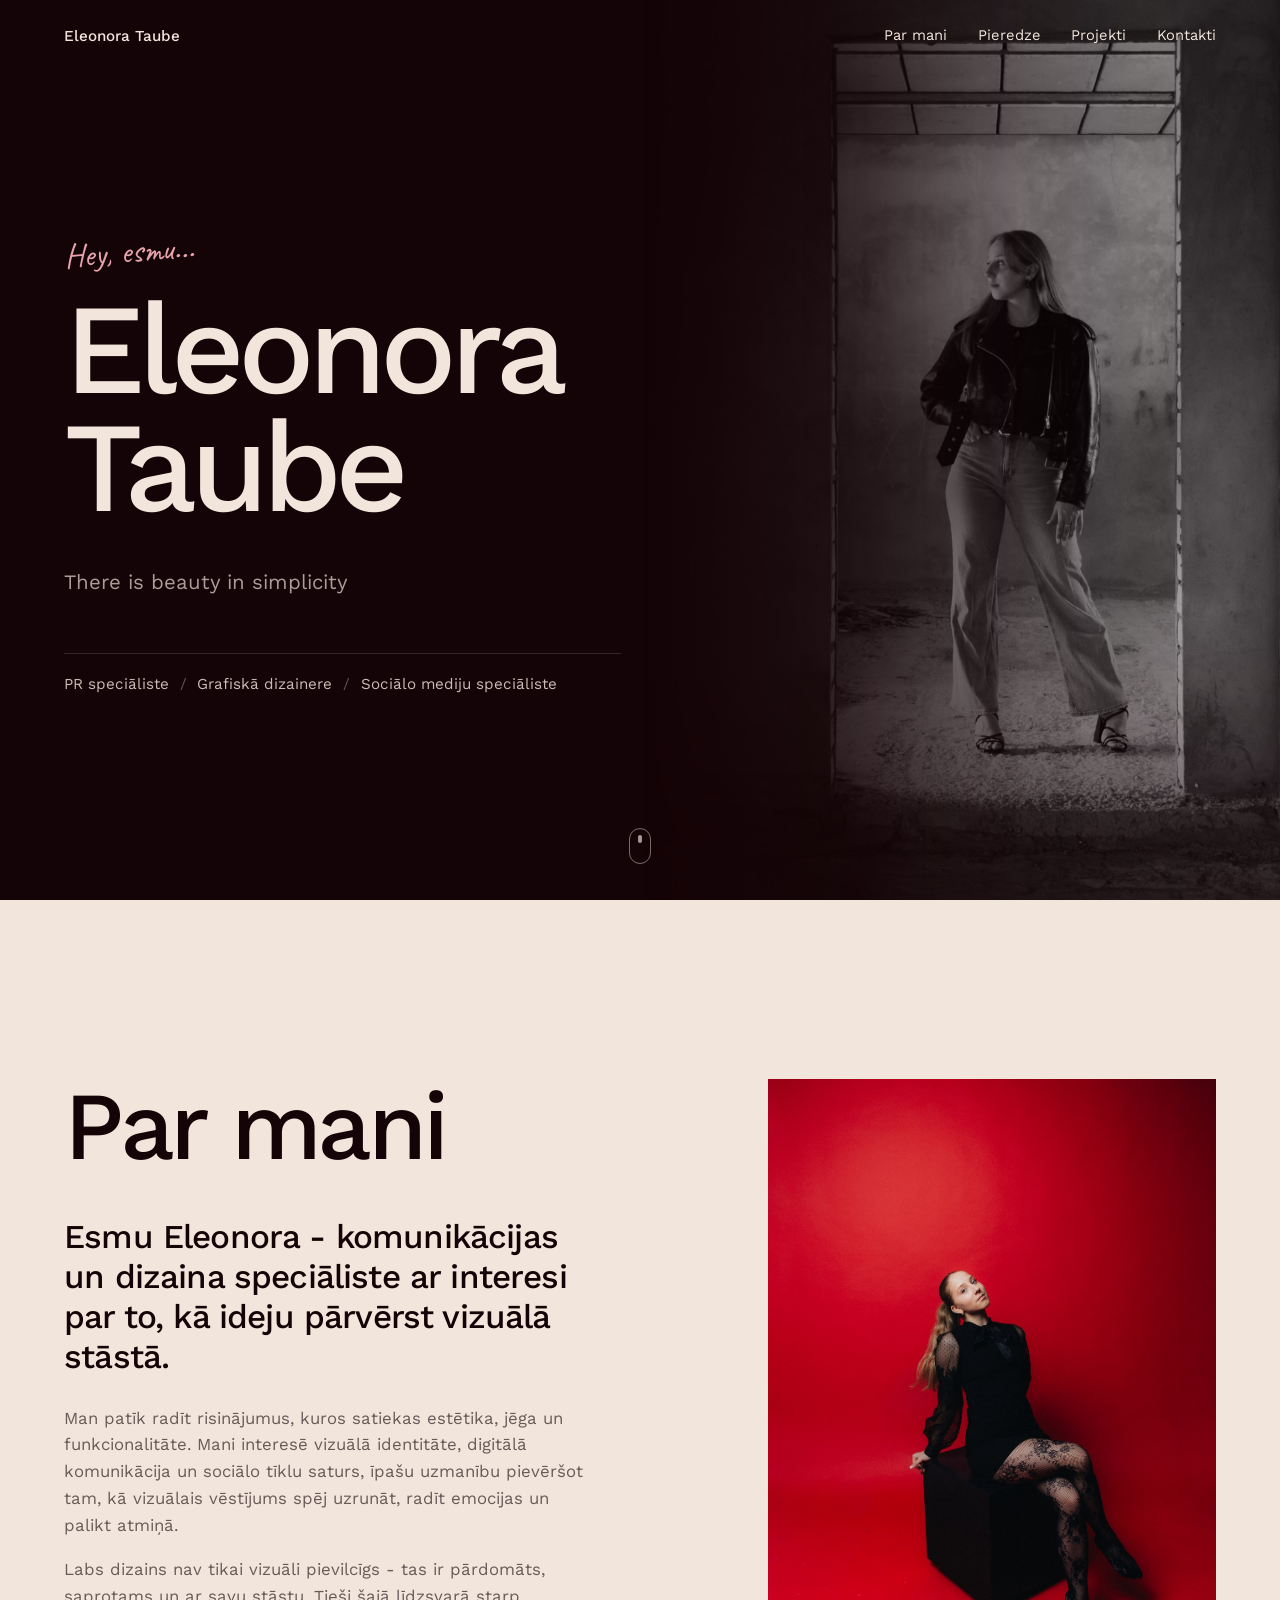
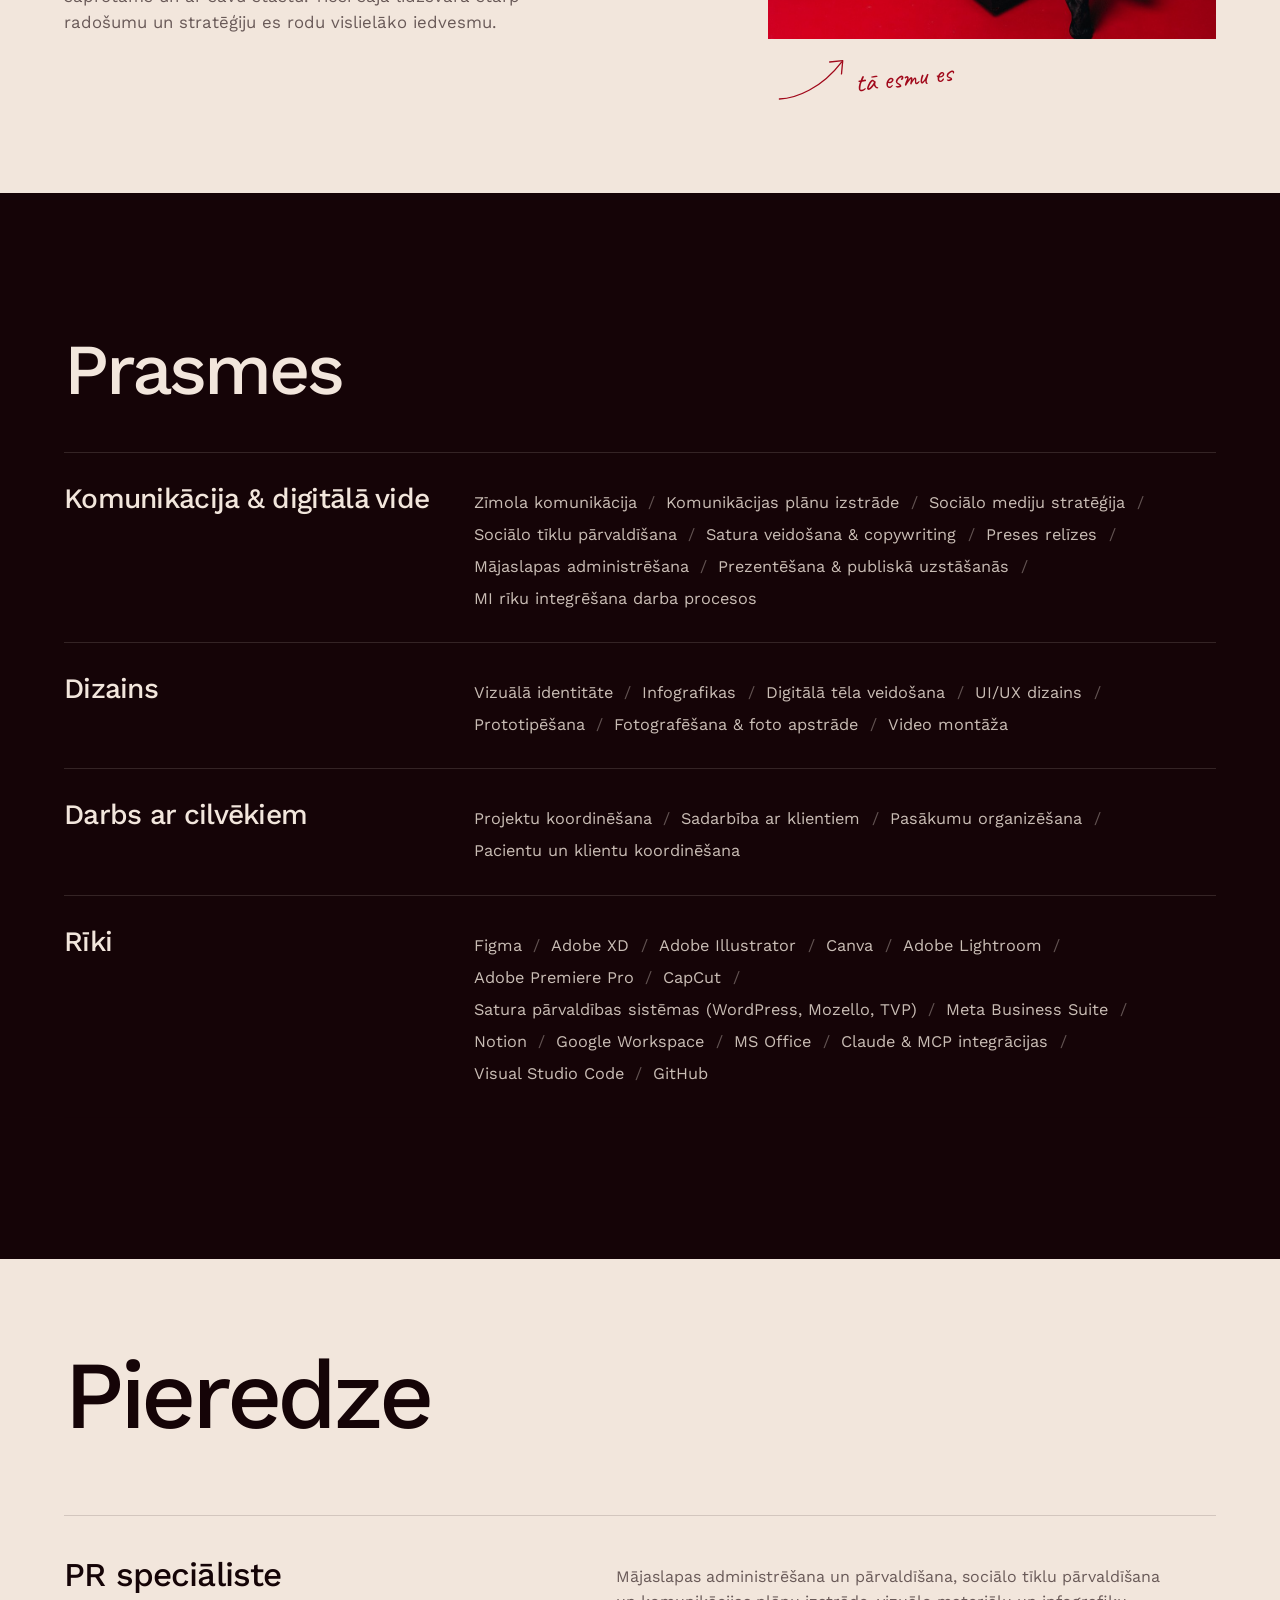
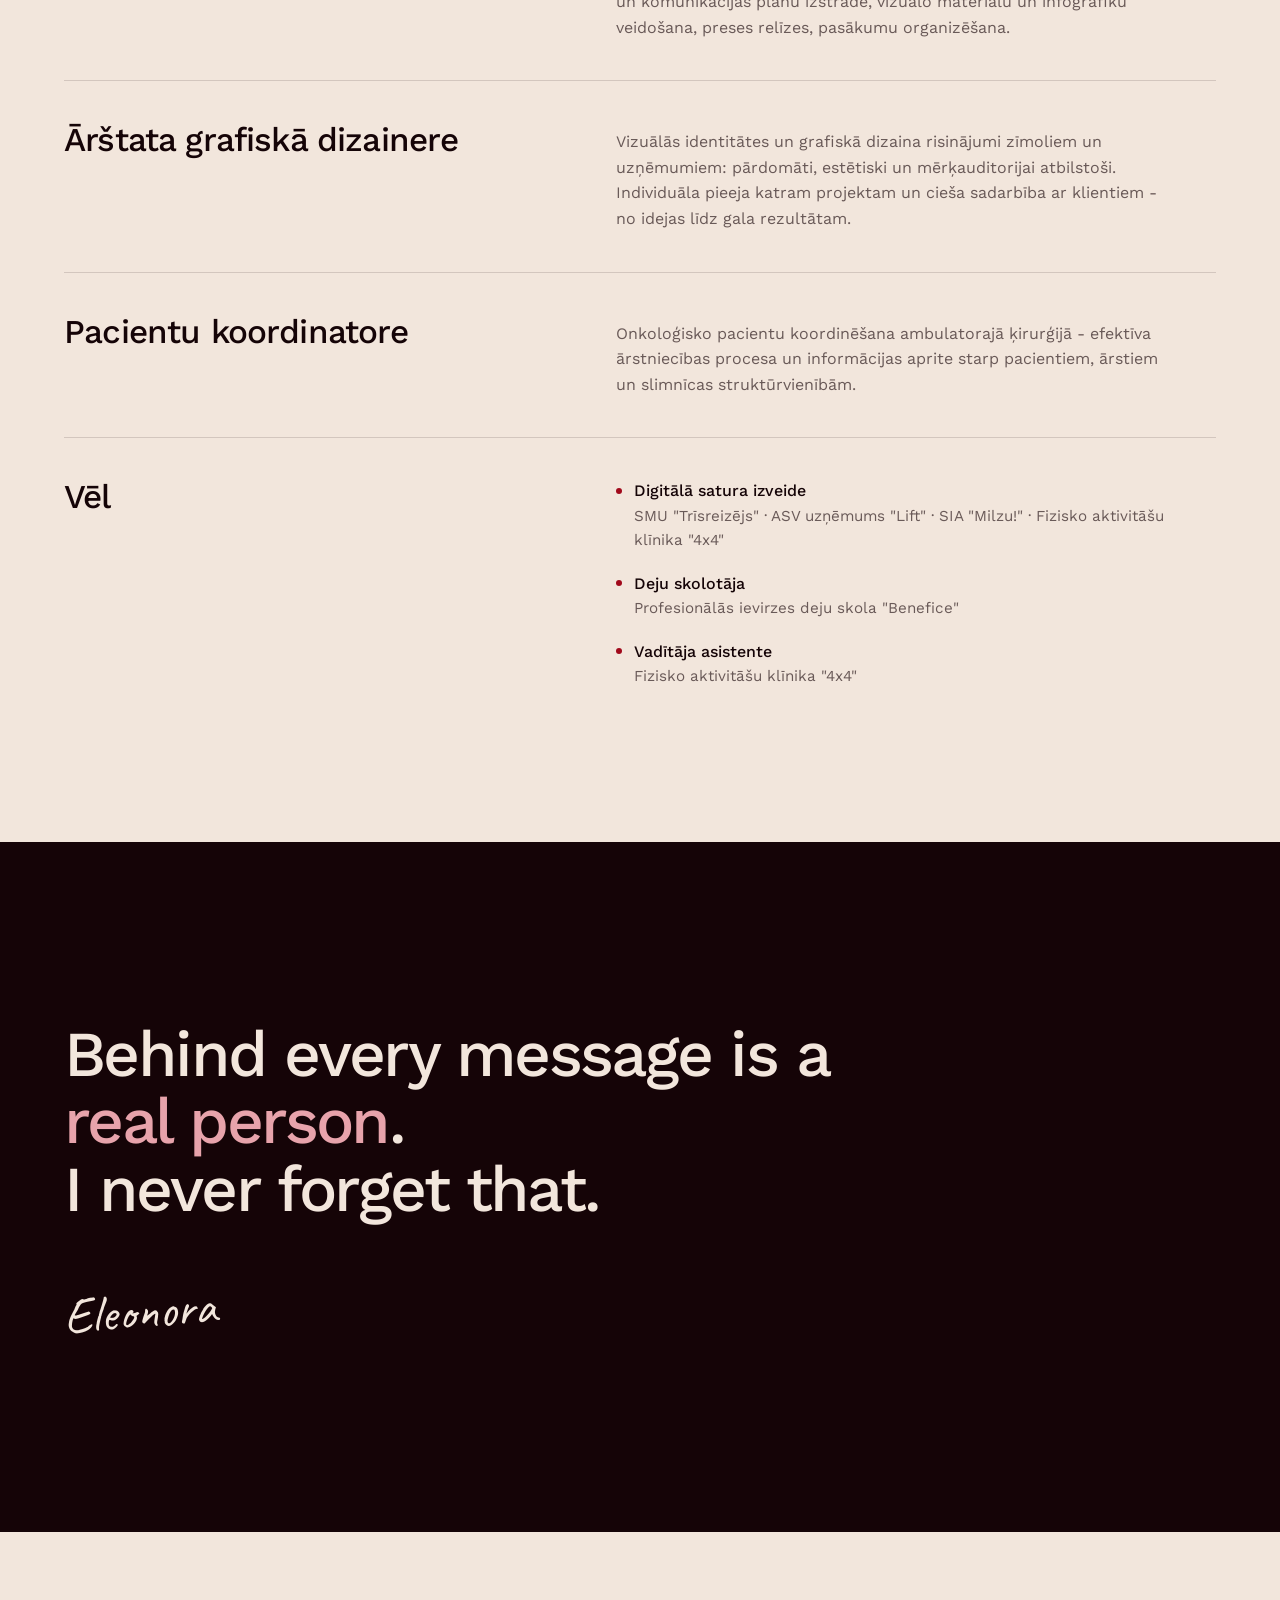
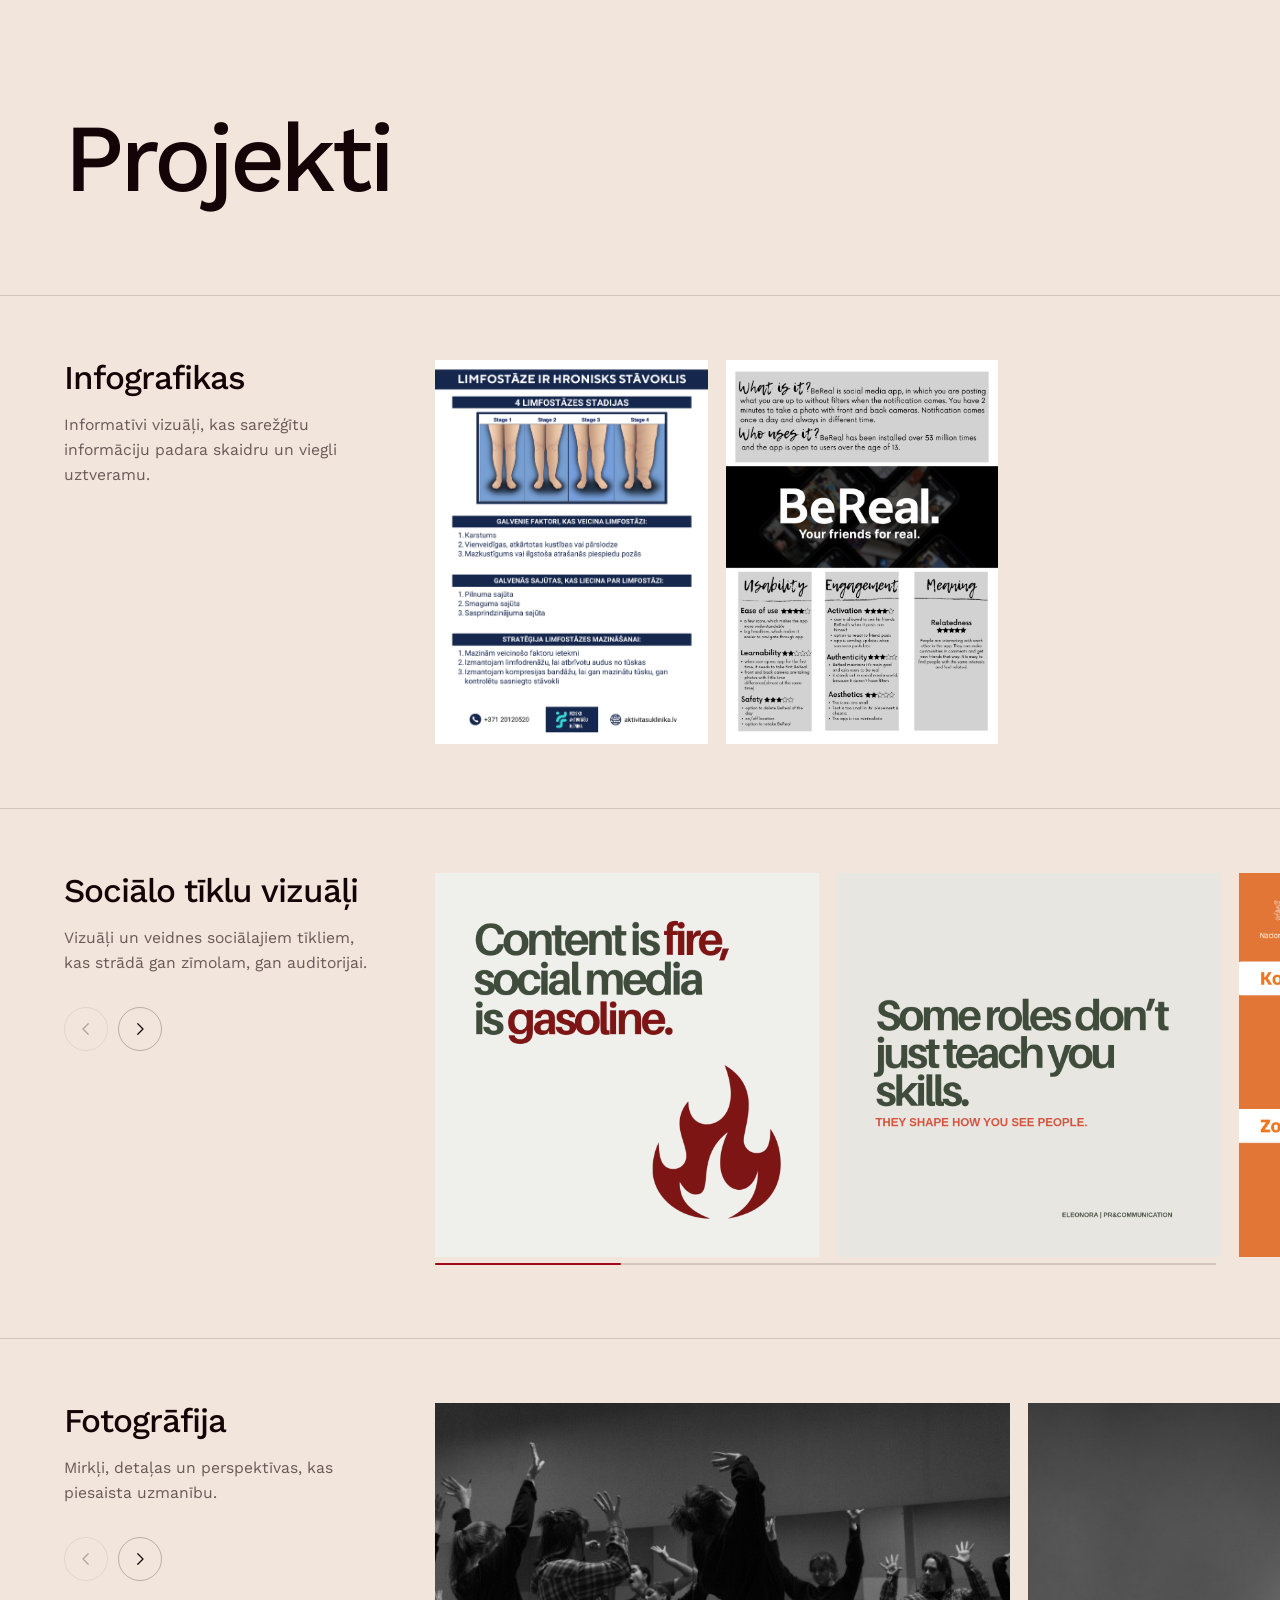
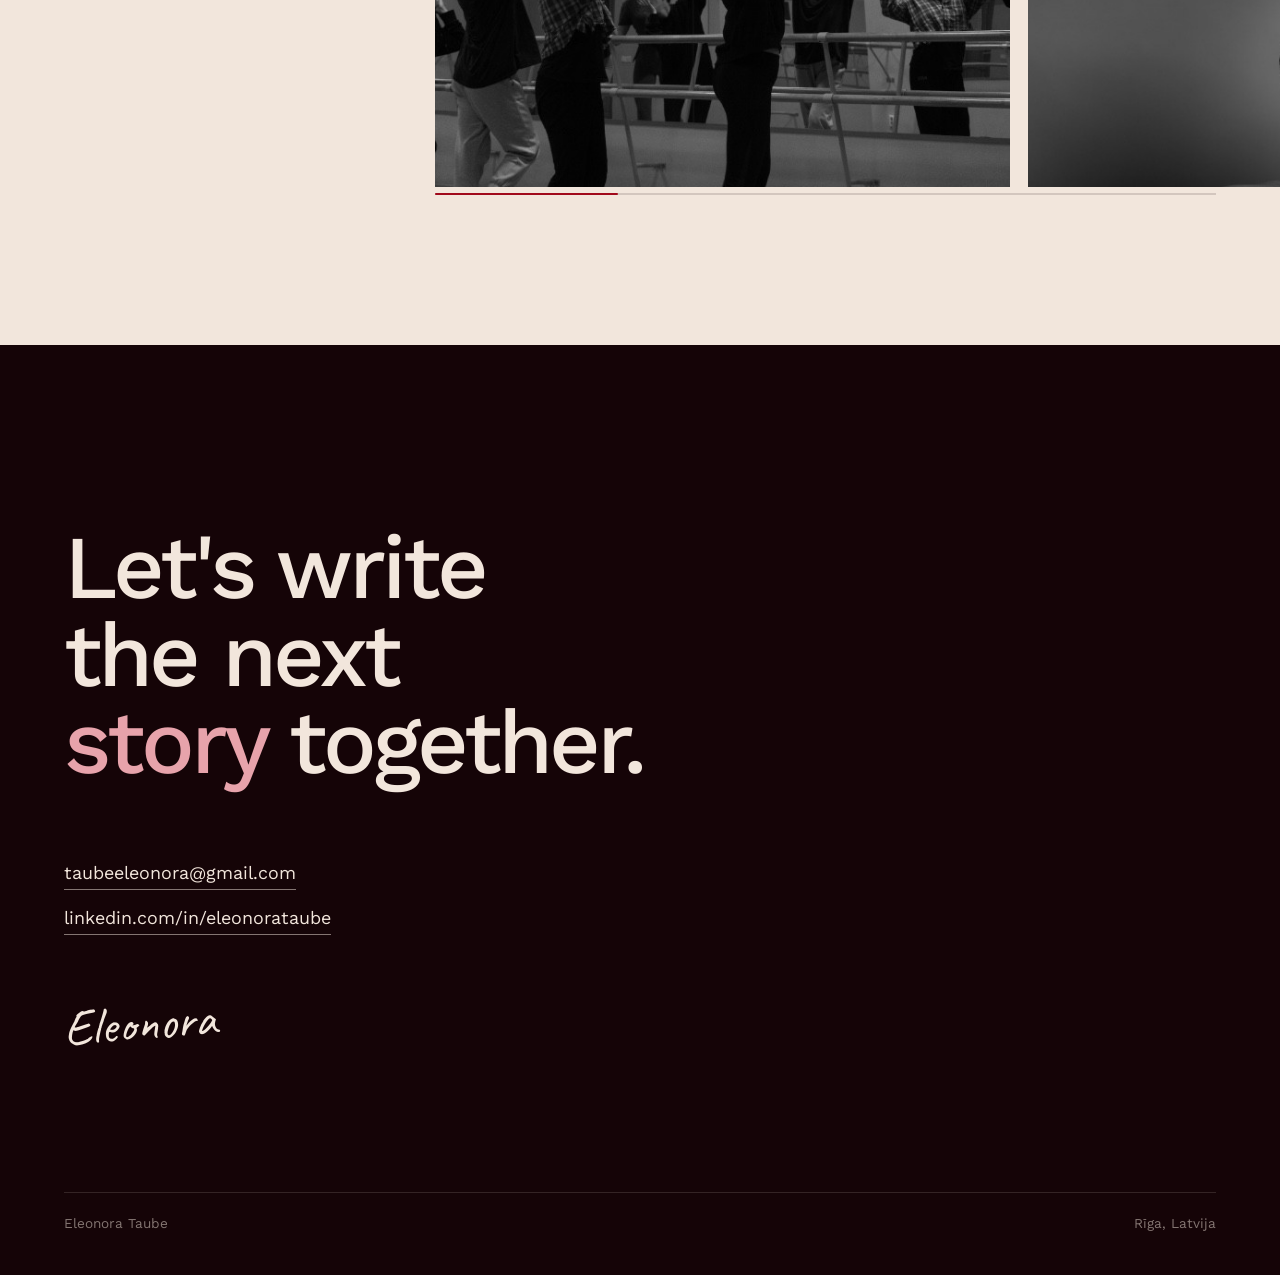
==== commit a15939e3: "Prasmes: rename Komunikācija to 'Komunikācija & digitālā vide' Co-Authored-By: Claude Opus 5.5 <nore" ====
--- a/index.html
+++ b/index.html
@@ -65,7 +65,7 @@
       <h2 class="display display--small">Prasmes</h2>
       <dl class="skill-rows">
         <div class="skill-row">
-          <dt>Komunikācija</dt>
+          <dt>Komunikācija &amp; digitālā vide</dt>
           <dd><ul>
             <li>Zīmola komunikācija</li>
             <li>Komunikācijas plānu izstrāde</li>
